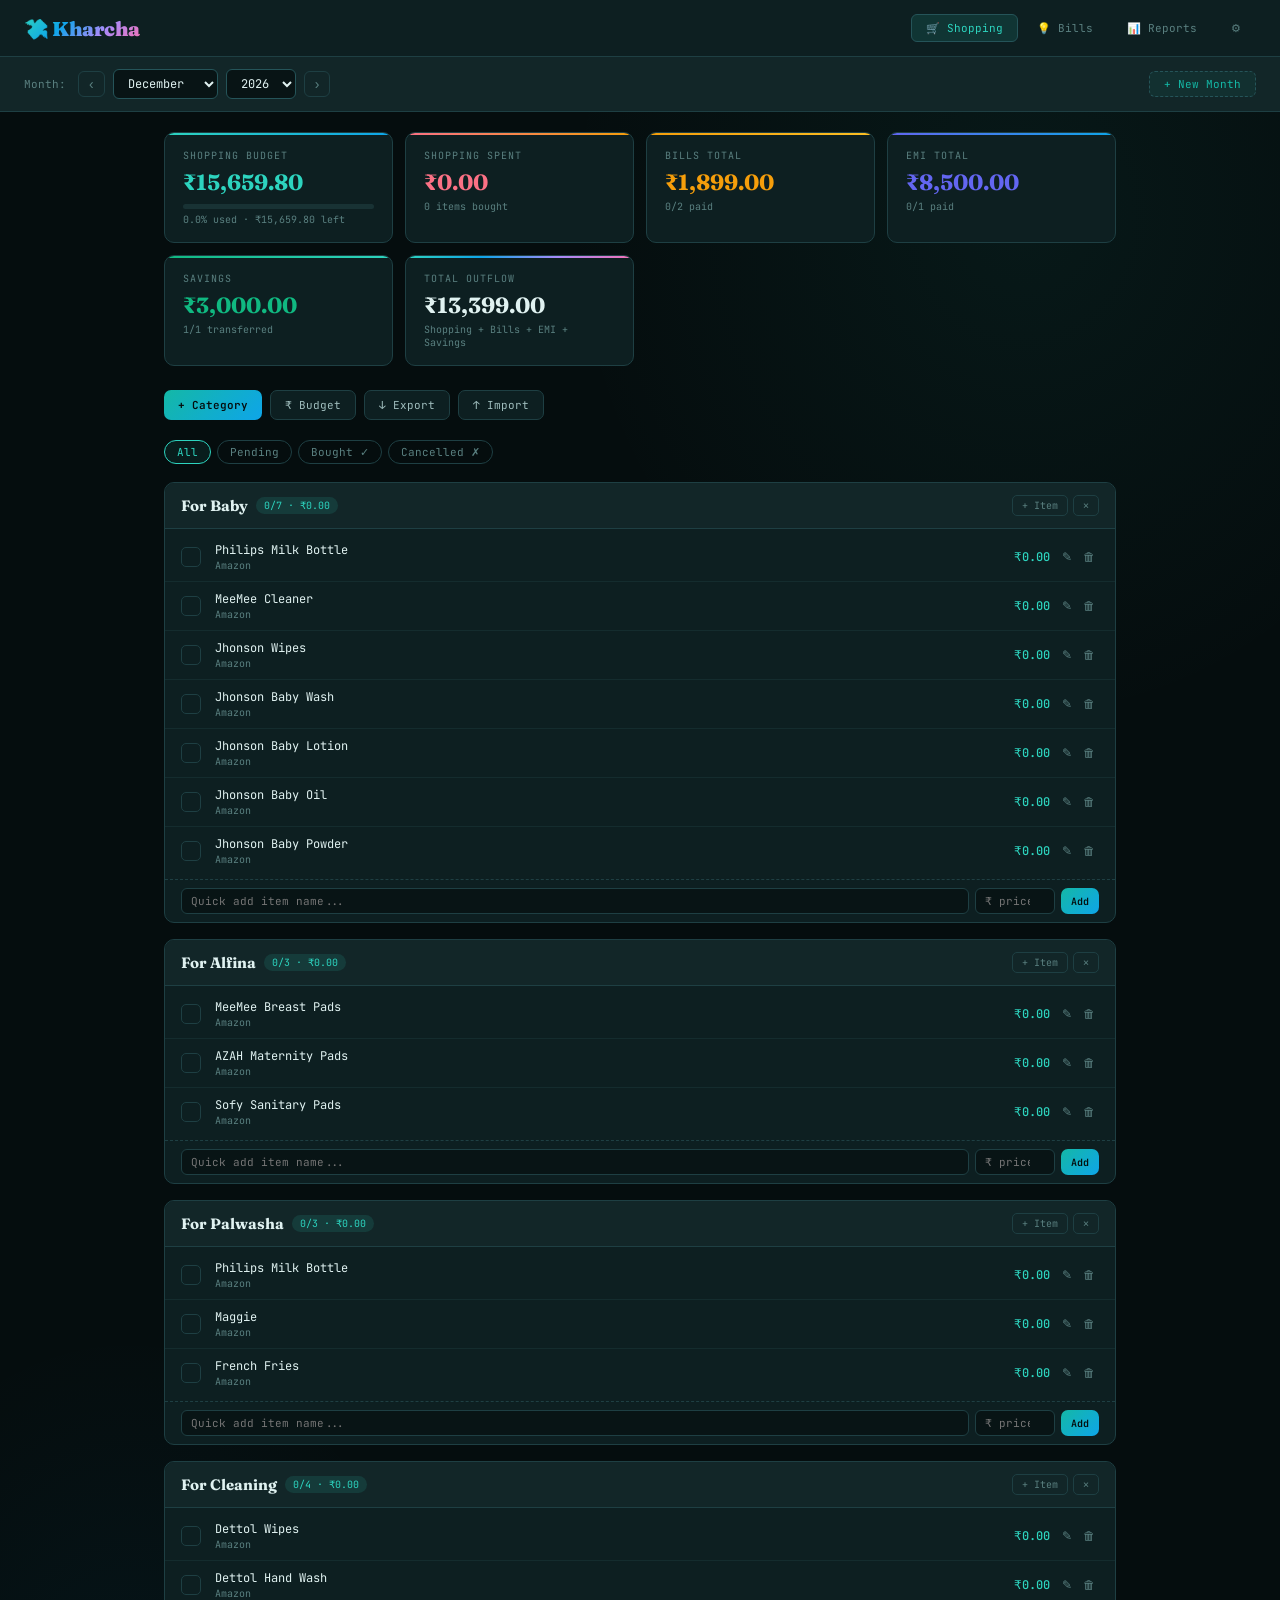
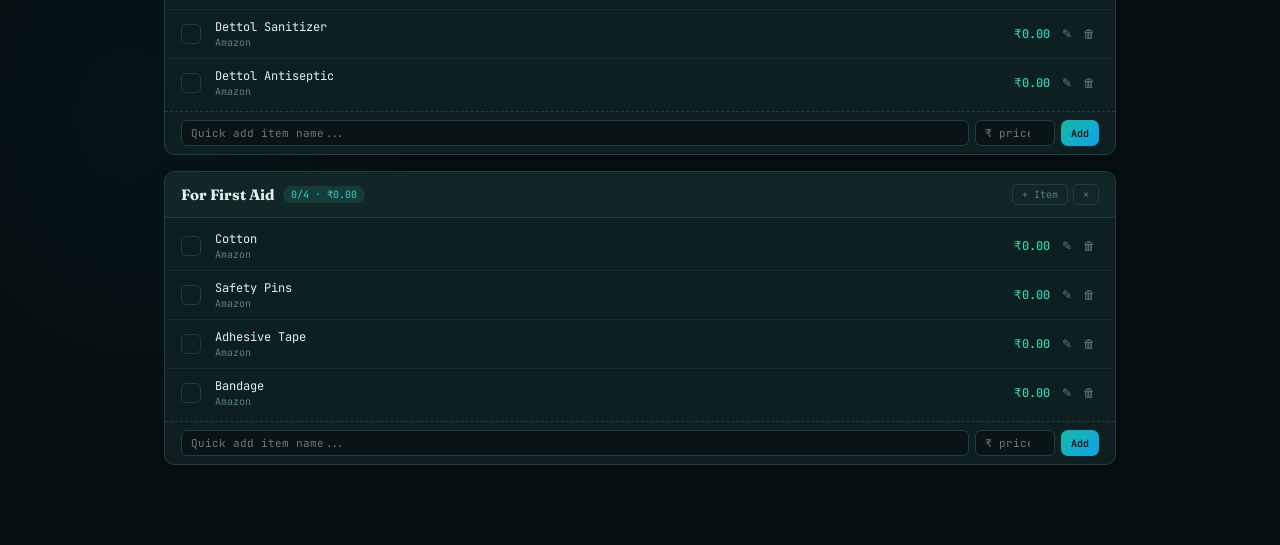
==== index.html @ 515eda24 "Init" ====
<!DOCTYPE html>
<html lang="en">
<head>
<meta charset="UTF-8">
<meta name="viewport" content="width=device-width, initial-scale=1.0">
<title>Kharcha Tracker | ProWorkWay.com</title>
<link href="https://fonts.googleapis.com/css2?family=Fraunces:wght@400;600;700;900&family=JetBrains+Mono:wght@400;500;600&display=swap" rel="stylesheet">
<style>
:root {
  --bg:       #050d0e;
  --bg2:      #081415;
  --surface:  #0d1f21;
  --surface2: #122628;
  --surface3: #183234;
  --border:   #1e3f43;
  --border2:  #255459;

  --teal:     #2dd4bf;
  --teal2:    #14b8a6;
  --gold:     #f59e0b;
  --gold2:    #fbbf24;
  --emerald:  #10b981;
  --indigo:   #6366f1;
  --rose:     #fb7185;
  --peacock:  #0ea5e9;
  --iridescent: linear-gradient(135deg, #2dd4bf, #0ea5e9, #a78bfa, #f472b6);

  --text:     #e0f2f1;
  --text2:    #a0bebe;
  --muted:    #5a8080;
  --r: 10px;
}
*, *::before, *::after { box-sizing: border-box; margin: 0; padding: 0; }
html { scroll-behavior: smooth; }
body {
  font-family: 'JetBrains Mono', monospace;
  background: var(--bg);
  color: var(--text);
  min-height: 100vh;
  background-image:
    radial-gradient(ellipse 60% 40% at 80% 10%, rgba(45,212,191,.06) 0%, transparent 60%),
    radial-gradient(ellipse 40% 30% at 10% 80%, rgba(14,165,233,.05) 0%, transparent 60%);
}

/* ─── NAV ──────────────────────────────────────────────────────── */
.topbar {
  display: flex; align-items: center; justify-content: space-between;
  padding: 14px 24px;
  background: var(--surface);
  border-bottom: 1px solid var(--border);
  position: sticky; top: 0; z-index: 50;
  backdrop-filter: blur(8px);
}
.app-title {
  font-family: 'Fraunces', serif;
  font-size: 20px; font-weight: 900;
  background: var(--iridescent);
  -webkit-background-clip: text; -webkit-text-fill-color: transparent;
  letter-spacing: -0.5px;
}
.nav-tabs { display: flex; gap: 4px; }
.nav-tab {
  font-family: 'JetBrains Mono', monospace;
  font-size: 11px; padding: 6px 14px;
  border-radius: 6px; border: 1px solid transparent;
  background: none; color: var(--muted); cursor: pointer;
  transition: all .2s;
}
.nav-tab:hover { color: var(--teal); border-color: var(--border); }
.nav-tab.active { background: rgba(45,212,191,.12); color: var(--teal); border-color: var(--border2); }

/* ─── MONTH SELECTOR BAR ───────────────────────────────────────── */
.month-bar {
  display: flex; align-items: center; gap: 12px; flex-wrap: wrap;
  padding: 12px 24px;
  background: var(--surface2);
  border-bottom: 1px solid var(--border);
}
.month-label { font-size: 11px; color: var(--muted); }
.month-select-group { display: flex; gap: 8px; align-items: center; }
.month-select-group select {
  background: var(--bg2); border: 1px solid var(--border2);
  color: var(--text); border-radius: 6px;
  padding: 5px 10px; font-family: 'JetBrains Mono', monospace;
  font-size: 12px; outline: none; cursor: pointer;
}
.month-select-group select:focus { border-color: var(--teal); }
.month-arrow {
  background: none; border: 1px solid var(--border);
  color: var(--muted); border-radius: 6px; padding: 4px 10px;
  cursor: pointer; font-size: 14px; transition: all .2s;
}
.month-arrow:hover { border-color: var(--teal); color: var(--teal); }
.month-current-label {
  font-family: 'Fraunces', serif;
  font-size: 16px; font-weight: 700; color: var(--teal);
  padding: 0 6px;
}
.new-month-btn {
  margin-left: auto;
  font-family: 'JetBrains Mono', monospace; font-size: 11px;
  padding: 5px 14px; border-radius: 6px;
  border: 1px dashed var(--border2);
  background: rgba(45,212,191,.06); color: var(--teal2);
  cursor: pointer; transition: all .2s;
}
.new-month-btn:hover { background: rgba(45,212,191,.14); border-color: var(--teal); }

/* ─── PAGES ─────────────────────────────────────────────────────── */
.page { display: none; padding: 20px 24px 80px; max-width: 1000px; margin: 0 auto; }
.page.active { display: block; }

/* ─── BUDGET OVERVIEW ───────────────────────────────────────────── */
.overview-grid {
  display: grid;
  grid-template-columns: repeat(auto-fit, minmax(200px, 1fr));
  gap: 12px; margin-bottom: 24px;
}
.ov-card {
  background: var(--surface); border: 1px solid var(--border);
  border-radius: var(--r); padding: 16px 18px;
  position: relative; overflow: hidden;
}
.ov-card::before {
  content: ''; position: absolute; top: 0; left: 0; right: 0; height: 2px;
}
.ov-card.budget::before  { background: linear-gradient(90deg, var(--teal), var(--peacock)); }
.ov-card.spent::before   { background: linear-gradient(90deg, var(--rose), var(--gold)); }
.ov-card.saved::before   { background: linear-gradient(90deg, var(--emerald), var(--teal)); }
.ov-card.emi::before     { background: linear-gradient(90deg, var(--indigo), var(--peacock)); }
.ov-card.bills::before   { background: linear-gradient(90deg, var(--gold), var(--gold2)); }
.ov-card.net::before     { background: var(--iridescent); }
.ov-label { font-size: 10px; color: var(--muted); margin-bottom: 6px; text-transform: uppercase; letter-spacing: 1px; }
.ov-value { font-family: 'Fraunces', serif; font-size: 22px; font-weight: 700; }
.ov-card.budget .ov-value  { color: var(--teal); }
.ov-card.spent .ov-value   { color: var(--rose); }
.ov-card.saved .ov-value   { color: var(--emerald); }
.ov-card.emi .ov-value     { color: var(--indigo); }
.ov-card.bills .ov-value   { color: var(--gold); }
.ov-card.net .ov-value     { color: var(--text); }
.ov-sub { font-size: 10px; color: var(--muted); margin-top: 4px; }

.progress-track { background: var(--surface3); border-radius: 99px; height: 5px; overflow: hidden; margin-top: 8px; }
.progress-fill  { height: 100%; border-radius: 99px; transition: width .5s ease; }

/* ─── TOOLBAR ───────────────────────────────────────────────────── */
.toolbar { display: flex; gap: 8px; flex-wrap: wrap; margin-bottom: 20px; }
.btn {
  font-family: 'JetBrains Mono', monospace; font-size: 11px;
  padding: 7px 14px; border-radius: 7px;
  border: 1px solid var(--border); background: var(--surface);
  color: var(--text2); cursor: pointer; transition: all .2s;
  display: flex; align-items: center; gap: 5px;
}
.btn:hover { border-color: var(--teal); color: var(--teal); }
.btn.primary {
  background: linear-gradient(135deg, var(--teal2), var(--peacock));
  border: none; color: var(--bg); font-weight: 600;
}
.btn.primary:hover { opacity: .88; color: var(--bg); }
.btn.gold-btn { border-color: rgba(245,158,11,.3); color: var(--gold); background: rgba(245,158,11,.06); }
.btn.gold-btn:hover { border-color: var(--gold); }
.btn.emerald-btn { border-color: rgba(16,185,129,.3); color: var(--emerald); background: rgba(16,185,129,.06); }
.btn.emerald-btn:hover { border-color: var(--emerald); }
.btn.indigo-btn { border-color: rgba(99,102,241,.3); color: var(--indigo); background: rgba(99,102,241,.06); }
.btn.indigo-btn:hover { border-color: var(--indigo); }

/* ─── FILTER TABS ───────────────────────────────────────────────── */
.filter-row { display: flex; gap: 6px; flex-wrap: wrap; margin-bottom: 18px; }
.ftab {
  font-family: 'JetBrains Mono', monospace; font-size: 11px;
  padding: 4px 12px; border-radius: 99px;
  border: 1px solid var(--border); background: none;
  color: var(--muted); cursor: pointer; transition: all .2s;
}
.ftab:hover, .ftab.active {
  border-color: var(--teal); color: var(--teal);
  background: rgba(45,212,191,.08);
}

/* ─── CATEGORY CARD ────────────────────────────────────────────── */
.categories { display: flex; flex-direction: column; gap: 16px; }
.cat-card { background: var(--surface); border: 1px solid var(--border); border-radius: var(--r); overflow: hidden; }
.cat-header {
  display: flex; align-items: center; justify-content: space-between;
  padding: 12px 16px; background: var(--surface2); border-bottom: 1px solid var(--border);
}
.cat-title {
  font-family: 'Fraunces', serif; font-weight: 700; font-size: 15px;
  display: flex; align-items: center; gap: 8px;
}
.cat-badge {
  font-family: 'JetBrains Mono', monospace; font-size: 10px;
  padding: 2px 8px; border-radius: 99px;
  background: rgba(45,212,191,.12); color: var(--teal); font-weight: 400;
}
.cat-actions { display: flex; gap: 5px; }
.icon-btn {
  font-family: 'JetBrains Mono', monospace; font-size: 10px;
  background: none; border: 1px solid var(--border); color: var(--muted);
  border-radius: 5px; padding: 3px 9px; cursor: pointer; transition: all .2s;
}
.icon-btn:hover { border-color: var(--teal); color: var(--teal); }
.icon-btn.danger:hover { border-color: var(--rose); color: var(--rose); }

/* ─── ITEM ROW ──────────────────────────────────────────────────── */
.items-list { padding: 4px 0; }
.item-row {
  display: grid; grid-template-columns: 26px 1fr auto auto;
  gap: 8px; align-items: center;
  padding: 9px 16px; border-bottom: 1px solid rgba(30,63,67,.4);
  transition: background .15s;
}
.item-row:last-child { border-bottom: none; }
.item-row:hover { background: rgba(45,212,191,.03); }
.item-row.bought { opacity: .5; }
.item-row.bought .iname { text-decoration: line-through; }
.item-row.cancelled { opacity: .3; }
.item-row.cancelled .iname { text-decoration: line-through; color: var(--rose); }

.status-btn {
  width: 20px; height: 20px; border-radius: 5px;
  border: 1.5px solid var(--border); background: none;
  cursor: pointer; display: flex; align-items: center; justify-content: center;
  font-size: 11px; transition: all .2s; flex-shrink: 0;
}
.status-btn.none:hover { border-color: var(--emerald); }
.status-btn.bought { border-color: var(--emerald); background: rgba(16,185,129,.1); color: var(--emerald); }
.status-btn.cancelled { border-color: var(--rose); background: rgba(251,113,133,.1); color: var(--rose); }

.item-info { cursor: pointer; display: flex; flex-direction: column; gap: 1px; }
.iname { font-size: 12px; color: var(--text); }
.imeta { font-size: 10px; color: var(--muted); }
.qty-badge {
  display: inline; background: rgba(45,212,191,.15); color: var(--teal);
  font-size: 9px; padding: 1px 5px; border-radius: 99px; margin-left: 3px;
}
.date-tag { color: var(--gold2); font-size: 9px; margin-left: 4px; }
.item-price { text-align: right; }
.iprice-actual { font-size: 12px; color: var(--teal); font-weight: 500; }
.iprice-mrp { font-size: 9px; color: var(--muted); text-decoration: line-through; }
.item-actions { display: flex; gap: 3px; }
.mini-btn {
  background: none; border: none; color: var(--muted);
  cursor: pointer; font-size: 12px; padding: 2px 4px;
  border-radius: 4px; transition: all .15s;
}
.mini-btn:hover { color: var(--teal); background: rgba(45,212,191,.1); }
.mini-btn.del:hover { color: var(--rose); background: rgba(251,113,133,.1); }

/* ─── ADD ITEM INLINE ───────────────────────────────────────────── */
.add-item-bar {
  padding: 8px 16px; border-top: 1px dashed var(--border);
  display: flex; gap: 6px; flex-wrap: wrap;
}
.add-item-bar input, .add-item-bar select {
  background: var(--bg2); border: 1px solid var(--border);
  color: var(--text); border-radius: 6px; padding: 5px 9px;
  font-family: 'JetBrains Mono', monospace; font-size: 11px;
  outline: none; transition: border .2s;
}
.add-item-bar input:focus, .add-item-bar select:focus { border-color: var(--teal); }
.add-item-bar input[type=text] { flex: 1; min-width: 100px; }
.add-item-bar input[type=number] { width: 85px; }
.add-item-bar select { min-width: 105px; }

/* ─── UTILITY / EMI / SAVINGS SECTION ──────────────────────────── */
.section-title {
  font-family: 'Fraunces', serif; font-size: 17px; font-weight: 700;
  margin-bottom: 14px; display: flex; align-items: center; gap: 10px;
}
.section-title .stag {
  font-family: 'JetBrains Mono', monospace; font-weight: 400;
  font-size: 10px; color: var(--muted);
}
.tracks-grid {
  display: grid; grid-template-columns: repeat(auto-fill, minmax(280px, 1fr));
  gap: 12px; margin-bottom: 24px;
}
.track-card {
  background: var(--surface); border: 1px solid var(--border);
  border-radius: var(--r); overflow: hidden;
}
.track-header {
  display: flex; align-items: center; justify-content: space-between;
  padding: 10px 14px; background: var(--surface2); border-bottom: 1px solid var(--border);
}
.track-name { font-size: 13px; font-weight: 600; }
.track-amount { font-family: 'Fraunces', serif; font-size: 15px; font-weight: 700; }
.track-meta { font-size: 10px; color: var(--muted); }
.track-status {
  font-size: 10px; padding: 2px 8px; border-radius: 99px;
  cursor: pointer; border: 1px solid;
}
.track-status.paid { color: var(--emerald); border-color: rgba(16,185,129,.3); background: rgba(16,185,129,.1); }
.track-status.unpaid { color: var(--rose); border-color: rgba(251,113,133,.3); background: rgba(251,113,133,.08); }
.track-status.done { color: var(--teal); border-color: rgba(45,212,191,.3); background: rgba(45,212,191,.1); }
.track-body { padding: 10px 14px; display: flex; align-items: center; justify-content: space-between; }
.track-actions { display: flex; gap: 4px; }

/* ─── REPORTS PAGE ──────────────────────────────────────────────── */
.report-section { margin-bottom: 28px; }
.report-table {
  width: 100%; border-collapse: collapse;
  background: var(--surface); border: 1px solid var(--border);
  border-radius: var(--r); overflow: hidden;
}
.report-table th {
  text-align: left; padding: 10px 14px;
  background: var(--surface2); border-bottom: 1px solid var(--border);
  font-size: 10px; color: var(--muted); text-transform: uppercase; letter-spacing: 1px;
}
.report-table td { padding: 9px 14px; font-size: 12px; border-bottom: 1px solid rgba(30,63,67,.4); }
.report-table tr:last-child td { border-bottom: none; }
.report-table tr:hover td { background: rgba(45,212,191,.03); }
.rank-num {
  width: 24px; height: 24px; border-radius: 6px; display: inline-flex;
  align-items: center; justify-content: center; font-size: 10px;
  background: rgba(45,212,191,.12); color: var(--teal);
}
.rank-num.gold-rank { background: rgba(245,158,11,.15); color: var(--gold); }
.rank-num.silver-rank { background: rgba(148,163,184,.12); color: #94a3b8; }
.rank-num.bronze-rank { background: rgba(180,83,9,.12); color: #b45309; }
.bar-cell { display: flex; align-items: center; gap: 8px; }
.mini-bar { height: 4px; border-radius: 99px; background: var(--teal); min-width: 4px; transition: width .5s; }
.cross-month-list { display: flex; flex-direction: column; gap: 8px; }
.cross-item {
  background: var(--surface); border: 1px solid var(--border);
  border-radius: 8px; padding: 12px 16px;
  display: flex; align-items: center; justify-content: space-between; gap: 12px;
}
.cross-item-name { font-size: 13px; }
.cross-item-months { display: flex; gap: 4px; flex-wrap: wrap; }
.month-chip {
  font-size: 9px; padding: 2px 7px; border-radius: 99px;
  background: rgba(45,212,191,.1); color: var(--teal2); border: 1px solid var(--border2);
}

/* ─── MODAL ─────────────────────────────────────────────────────── */
.modal-overlay {
  display: none; position: fixed; inset: 0;
  background: rgba(5,13,14,.88); backdrop-filter: blur(6px);
  z-index: 200; align-items: center; justify-content: center; padding: 20px;
}
.modal-overlay.open { display: flex; }
.modal {
  background: var(--surface); border: 1px solid var(--border2);
  border-radius: 14px; width: 100%; max-width: 460px; padding: 24px;
  max-height: 90vh; overflow-y: auto;
}
.modal h2 {
  font-family: 'Fraunces', serif; font-size: 19px; font-weight: 700;
  margin-bottom: 18px; color: var(--teal);
}
.fg { margin-bottom: 13px; }
.fg label { display: block; font-size: 10px; color: var(--muted); margin-bottom: 5px; text-transform: uppercase; letter-spacing: .5px; }
.fg input, .fg select, .fg textarea {
  width: 100%; background: var(--bg2); border: 1px solid var(--border);
  color: var(--text); border-radius: 7px; padding: 8px 12px;
  font-family: 'JetBrains Mono', monospace; font-size: 12px; outline: none;
}
.fg input:focus, .fg select:focus, .fg textarea:focus { border-color: var(--teal); }
.fg textarea { resize: vertical; min-height: 60px; }
.price-grid2 { display: grid; grid-template-columns: 1fr 1fr; gap: 10px; }
.modal-actions { display: flex; gap: 8px; margin-top: 18px; justify-content: flex-end; }

/* ─── EMPTY / MISC ──────────────────────────────────────────────── */
.empty { text-align: center; padding: 20px; color: var(--muted); font-size: 11px; }
.sep { height: 1px; background: var(--border); margin: 20px 0; }
.chip-row { display: flex; gap: 6px; flex-wrap: wrap; margin-bottom: 10px; }
.chip {
  display: inline-flex; align-items: center; gap: 4px;
  background: var(--surface2); border: 1px solid var(--border);
  border-radius: 99px; padding: 3px 10px;
  font-size: 11px; color: var(--muted);
}
.chip .x { cursor: pointer; color: var(--rose); font-size: 11px; }
.add-chip-row { display: flex; gap: 8px; }
.add-chip-row input {
  flex: 1; background: var(--bg2); border: 1px solid var(--border);
  color: var(--text); border-radius: 7px; padding: 7px 12px;
  font-family: 'JetBrains Mono', monospace; font-size: 12px; outline: none;
}
.add-chip-row input:focus { border-color: var(--teal); }

@media(max-width:520px) {
  .topbar { padding: 10px 14px; }
  .page { padding: 16px 14px 60px; }
  .month-bar { padding: 10px 14px; }
  .nav-tab span { display: none; }
  .overview-grid { grid-template-columns: 1fr 1fr; }
}
</style>
</head>
<body>

<!-- TOPBAR -->
<div class="topbar">
  <div class="app-title">💸 Kharcha</div>
  <div class="nav-tabs">
    <button class="nav-tab active" onclick="showPage('shopping',this)">🛒 <span>Shopping</span></button>
    <button class="nav-tab" onclick="showPage('bills',this)">💡 <span>Bills</span></button>
    <button class="nav-tab" onclick="showPage('reports',this)">📊 <span>Reports</span></button>
    <button class="nav-tab" onclick="openModal('settings-modal')">⚙</button>
  </div>
</div>

<!-- MONTH BAR -->
<div class="month-bar">
  <span class="month-label">Month:</span>
  <div class="month-select-group">
    <button class="month-arrow" onclick="shiftMonth(-1)">‹</button>
    <select id="month-sel" onchange="changeMonth()"></select>
    <select id="year-sel" onchange="changeMonth()"></select>
    <button class="month-arrow" onclick="shiftMonth(1)">›</button>
  </div>
  <button class="new-month-btn" onclick="createNewMonth()">+ New Month</button>
</div>

<!-- ─── SHOPPING PAGE ──────────────────────────────────────────── -->
<div class="page active" id="page-shopping">
  <div class="overview-grid" id="ov-grid"></div>
  <div class="toolbar">
    <button class="btn primary" onclick="openModal('add-category-modal')">+ Category</button>
    <button class="btn" onclick="openModal('budget-modal')">₹ Budget</button>
    <button class="btn" onclick="exportData()">↓ Export</button>
    <button class="btn" onclick="importData()">↑ Import</button>
  </div>
  <div class="filter-row">
    <button class="ftab active" onclick="setFilter('all',this)">All</button>
    <button class="ftab" onclick="setFilter('pending',this)">Pending</button>
    <button class="ftab" onclick="setFilter('bought',this)">Bought ✓</button>
    <button class="ftab" onclick="setFilter('cancelled',this)">Cancelled ✗</button>
  </div>
  <div class="categories" id="cat-container"></div>
</div>

<!-- ─── BILLS PAGE ─────────────────────────────────────────────── -->
<div class="page" id="page-bills">
  <div class="section-title">💡 Utility Bills <span class="stag">Monthly expenses</span></div>
  <div class="toolbar">
    <button class="btn gold-btn" onclick="openTrackModal('bill')">+ Add Bill</button>
  </div>
  <div class="tracks-grid" id="bills-container"></div>
  <div class="sep"></div>
  <div class="section-title">🏦 EMI <span class="stag">Loan repayments</span></div>
  <div class="toolbar">
    <button class="btn indigo-btn" onclick="openTrackModal('emi')">+ Add EMI</button>
  </div>
  <div class="tracks-grid" id="emi-container"></div>
  <div class="sep"></div>
  <div class="section-title">💚 Savings & Transfers <span class="stag">Amount set aside</span></div>
  <div class="toolbar">
    <button class="btn emerald-btn" onclick="openTrackModal('saving')">+ Add Saving</button>
  </div>
  <div class="tracks-grid" id="savings-container"></div>
</div>

<!-- ─── REPORTS PAGE ───────────────────────────────────────────── -->
<div class="page" id="page-reports">
  <div class="section-title">📊 Reports</div>
  <div class="filter-row" style="margin-bottom:22px">
    <button class="ftab active" onclick="setReportScope('month',this)">This Month</button>
    <button class="ftab" onclick="setReportScope('all',this)">All Time</button>
  </div>
  <div id="reports-content"></div>
</div>

<!-- ════════ MODALS ════════ -->

<!-- ADD/EDIT ITEM -->
<div class="modal-overlay" id="add-item-modal">
  <div class="modal">
    <h2 id="item-modal-title">Add Item</h2>
    <input type="hidden" id="ei-cat"><input type="hidden" id="ei-item">
    <div class="fg"><label>Item Name *</label><input type="text" id="ei-name" placeholder="e.g. Philips Bottle"></div>
    <div class="fg"><label>Platform</label><select id="ei-platform"></select></div>
    <div class="fg"><label>Quantity</label><input type="number" id="ei-qty" value="1" min="1"></div>
    <div class="fg">
      <label>Prices (₹)</label>
      <div class="price-grid2">
        <div><label style="font-size:9px;color:var(--muted)">MRP</label><input type="number" id="ei-mrp" placeholder="0"></div>
        <div><label style="font-size:9px;color:var(--muted)">Actual paid</label><input type="number" id="ei-actual" placeholder="0"></div>
      </div>
    </div>
    <div class="fg"><label>Bought Date</label><input type="date" id="ei-date" style="color-scheme:dark"></div>
    <div class="fg"><label>Notes</label><input type="text" id="ei-notes" placeholder="Optional"></div>
    <div class="modal-actions">
      <button class="btn" onclick="closeModal('add-item-modal')">Cancel</button>
      <button class="btn primary" onclick="saveItem()">Save</button>
    </div>
  </div>
</div>

<!-- ADD CATEGORY -->
<div class="modal-overlay" id="add-category-modal">
  <div class="modal">
    <h2>Add Category</h2>
    <div class="fg"><label>Category Name *</label><input type="text" id="cat-name-input" placeholder="e.g. For Baby"></div>
    <div class="modal-actions">
      <button class="btn" onclick="closeModal('add-category-modal')">Cancel</button>
      <button class="btn primary" onclick="addCategory()">Add</button>
    </div>
  </div>
</div>

<!-- BUDGET -->
<div class="modal-overlay" id="budget-modal">
  <div class="modal">
    <h2>Set Budget</h2>
    <div class="fg"><label>Total Shopping Budget (₹)</label><input type="number" id="budget-inp" placeholder="15000" step="0.01"></div>
    <div class="modal-actions">
      <button class="btn" onclick="closeModal('budget-modal')">Cancel</button>
      <button class="btn primary" onclick="saveBudget()">Save</button>
    </div>
  </div>
</div>

<!-- TRACK (bill/emi/saving) -->
<div class="modal-overlay" id="track-modal">
  <div class="modal">
    <h2 id="track-modal-title">Add Bill</h2>
    <input type="hidden" id="et-type"><input type="hidden" id="et-id">
    <div class="fg"><label>Name *</label><input type="text" id="et-name" placeholder="e.g. Electricity, Home Loan..."></div>
    <div class="fg"><label>Amount (₹) *</label><input type="number" id="et-amount" placeholder="0" step="0.01"></div>
    <div class="fg" id="et-due-group"><label>Due Date</label><input type="text" id="et-due" placeholder="e.g. 5th, 15th..."></div>
    <div class="fg" id="et-bank-group"><label>Account / Bank</label><input type="text" id="et-bank" placeholder="e.g. SBI, HDFC..."></div>
    <div class="fg" id="et-emi-extra" style="display:none">
      <label>Remaining EMIs</label><input type="number" id="et-remaining" placeholder="e.g. 18">
    </div>
    <div class="fg"><label>Notes</label><input type="text" id="et-notes" placeholder="Optional"></div>
    <div class="modal-actions">
      <button class="btn" onclick="closeModal('track-modal')">Cancel</button>
      <button class="btn primary" onclick="saveTrack()">Save</button>
    </div>
  </div>
</div>

<!-- NEW MONTH -->
<div class="modal-overlay" id="new-month-modal">
  <div class="modal">
    <h2>Create New Month</h2>
    <div class="fg"><label>Month</label>
      <select id="nm-month">
        <option value="0">January</option><option value="1">February</option><option value="2">March</option>
        <option value="3">April</option><option value="4">May</option><option value="5">June</option>
        <option value="6">July</option><option value="7">August</option><option value="8">September</option>
        <option value="9">October</option><option value="10">November</option><option value="11">December</option>
      </select>
    </div>
    <div class="fg"><label>Year</label><input type="number" id="nm-year" value="2025" min="2020" max="2035"></div>
    <div class="fg">
      <label>Copy Default Categories &amp; Items?</label>
      <select id="nm-copy">
        <option value="default">Yes — add default template</option>
        <option value="none">No — start empty</option>
      </select>
    </div>
    <div class="modal-actions">
      <button class="btn" onclick="closeModal('new-month-modal')">Cancel</button>
      <button class="btn primary" onclick="confirmNewMonth()">Create</button>
    </div>
  </div>
</div>

<!-- SETTINGS -->
<div class="modal-overlay" id="settings-modal">
  <div class="modal">
    <h2>Settings</h2>
    <div class="fg">
      <label>Platforms</label>
      <div class="chip-row" id="platform-chips"></div>
      <div class="add-chip-row">
        <input type="text" id="new-plat" placeholder="Add platform..." onkeydown="if(event.key==='Enter')addPlatform()">
        <button class="btn primary" onclick="addPlatform()">Add</button>
      </div>
    </div>
    <div class="sep"></div>
    <div class="fg">
      <label>Default Categories Template</label>
      <p style="font-size:10px;color:var(--muted);margin-bottom:8px">These categories + items are auto-added when you create a new month.</p>
      <button class="btn" onclick="openModal('default-cats-modal')">Edit Template →</button>
    </div>
    <div class="modal-actions">
      <button class="btn primary" onclick="closeModal('settings-modal')">Done</button>
    </div>
  </div>
</div>

<!-- DEFAULT CATS TEMPLATE -->
<div class="modal-overlay" id="default-cats-modal">
  <div class="modal" style="max-width:520px">
    <h2>Default Template</h2>
    <p style="font-size:10px;color:var(--muted);margin-bottom:14px">Edit the default categories and items that appear when a new month is created.</p>
    <div id="template-editor"></div>
    <div style="margin-top:14px; display:flex; gap:8px">
      <input type="text" id="tmpl-cat-name" placeholder="New category name..." style="flex:1;background:var(--bg2);border:1px solid var(--border);color:var(--text);border-radius:6px;padding:7px 10px;font-family:'JetBrains Mono',monospace;font-size:11px;outline:none;">
      <button class="btn primary" onclick="addTemplateCategory()">+ Category</button>
    </div>
    <div class="modal-actions">
      <button class="btn primary" onclick="closeModal('default-cats-modal')">Done</button>
    </div>
  </div>
</div>

<script>
// ════════════════════════════════════════════════════════
// STATE & STORAGE
// ════════════════════════════════════════════════════════
const SK = 'kharcha_v1';
let filter = 'all';
let reportScope = 'month';

function uid() { return Date.now().toString(36)+Math.random().toString(36).slice(2,5); }
function fmt(n) { return Number(n||0).toLocaleString('en-IN',{minimumFractionDigits:2,maximumFractionDigits:2}); }
function escH(s){ return String(s).replace(/&/g,'&amp;').replace(/</g,'&lt;').replace(/>/g,'&gt;').replace(/"/g,'&quot;'); }
function mKey(m,y){ return `${y}-${String(m).padStart(2,'0')}`; }
const MONTH_NAMES = ['January','February','March','April','May','June','July','August','September','October','November','December'];
const SHORT_MONTHS = ['Jan','Feb','Mar','Apr','May','Jun','Jul','Aug','Sep','Oct','Nov','Dec'];

// ── DEFAULT TEMPLATE ──
function defaultTemplate() {
  return [
    { name:'For Baby', items:['Philips Milk Bottle','MeeMee Cleaner','Jhonson Wipes','Jhonson Baby Wash','Jhonson Baby Lotion','Jhonson Baby Oil','Jhonson Baby Powder'] },
    { name:'For Alfina', items:['MeeMee Breast Pads','AZAH Maternity Pads','Sofy Sanitary Pads'] },
    { name:'For Palwasha', items:['Philips Milk Bottle','Maggie','French Fries'] },
    { name:'For Cleaning', items:['Dettol Wipes','Dettol Hand Wash','Dettol Sanitizer','Dettol Antiseptic'] },
    { name:'For First Aid', items:['Cotton','Safety Pins','Adhesive Tape','Bandage'] },
  ];
}

// ── DEFAULT MONTH DATA ──
// tmplOverride: pass a template array directly (avoids accessing `state` before init)
function defaultMonthData(useTemplate=true, tmplOverride=null) {
  const d = {
    budget: 15659.80,
    categories: [],
    bills: [], emis: [], savings: []
  };
  if(useTemplate) {
    const tmpl = tmplOverride || (typeof state !== 'undefined' && state && state.defaultTemplate ? state.defaultTemplate : defaultTemplate());
    tmpl.forEach(tc => {
      d.categories.push({
        id: uid(), name: tc.name,
        items: tc.items.map(n => makeItem(n,0))
      });
    });
  }
  return d;
}

function makeItem(name,price,platform){
  return { id:uid(), name, platform:platform||'Amazon', status:'pending',
    notes:'', qty:1, boughtDate:'', prices:{mrp:price,actual:price} };
}

// ── GLOBAL STATE ──
function defaultGlobalState(){
  const now = new Date();
  const mk = mKey(now.getMonth(), now.getFullYear());
  const tmpl = defaultTemplate();
  const gs = {
    currentMonth: mk,
    platforms: ['Amazon','Zepto','Swiggy Instamart','Blinkit','Direct Shop','Flipkart','JioMart','Other'],
    defaultTemplate: tmpl,
    months: {}
  };
  gs.months[mk] = defaultMonthData(true, tmpl);
  // pre-populate sample bills/emi/savings for first month
  gs.months[mk].bills = [
    {id:uid(),name:'Electricity',amount:1200,due:'5th',notes:'DGVCL',status:'unpaid'},
    {id:uid(),name:'Internet',amount:699,due:'10th',notes:'Jio Fiber',status:'unpaid'},
  ];
  gs.months[mk].emis = [
    {id:uid(),name:'Home Loan',amount:8500,due:'1st',bank:'SBI',remaining:180,notes:'',status:'unpaid'},
  ];
  gs.months[mk].savings = [
    {id:uid(),name:'Emergency Fund',amount:3000,bank:'HDFC',notes:'Auto-transfer',status:'done'},
  ];
  return gs;
}

function loadState(){
  try{ const d=localStorage.getItem(SK); return d?JSON.parse(d):defaultGlobalState(); }
  catch{ return defaultGlobalState(); }
}
function saveState(){ localStorage.setItem(SK,JSON.stringify(state)); }
let state = loadState();

// ensure currentMonth exists
if(!state.months[state.currentMonth]){
  state.months[state.currentMonth] = defaultMonthData(true, state.defaultTemplate || defaultTemplate());
}

function monthData(){ return state.months[state.currentMonth] || defaultMonthData(false); }

// ════════════════════════════════════════════════════════
// MONTH SELECTOR
// ════════════════════════════════════════════════════════
function buildMonthSelectors(){
  const mSel=document.getElementById('month-sel');
  const ySel=document.getElementById('year-sel');
  mSel.innerHTML=MONTH_NAMES.map((n,i)=>`<option value="${i}">${n}</option>`).join('');
  const years=new Set();
  Object.keys(state.months).forEach(k=>years.add(parseInt(k.split('-')[0])));
  const now=new Date(); years.add(now.getFullYear()); years.add(now.getFullYear()+1);
  ySel.innerHTML=[...years].sort().map(y=>`<option value="${y}">${y}</option>`).join('');
  const parts=state.currentMonth.split('-');
  mSel.value=parseInt(parts[1]);
  ySel.value=parseInt(parts[0]);
}

function changeMonth(){
  const m=document.getElementById('month-sel').value;
  const y=document.getElementById('year-sel').value;
  const mk=mKey(m,y);
  if(!state.months[mk]){
    if(!confirm(`Month ${MONTH_NAMES[m]} ${y} doesn't exist yet. Create it?`)) { buildMonthSelectors(); return; }
    state.months[mk]=defaultMonthData(true, state.defaultTemplate || defaultTemplate());
  }
  state.currentMonth=mk;
  render();
}

function shiftMonth(dir){
  const parts=state.currentMonth.split('-');
  let m=parseInt(parts[1]), y=parseInt(parts[0]);
  m+=dir;
  if(m<0){m=11;y--;}
  if(m>11){m=0;y++;}
  const mk=mKey(m,y);
  if(!state.months[mk]){
    if(!confirm(`Create ${MONTH_NAMES[m]} ${y}?`)) return;
    state.months[mk]=defaultMonthData(true, state.defaultTemplate || defaultTemplate());
  }
  state.currentMonth=mk;
  render();
}

function createNewMonth(){
  const now=new Date();
  document.getElementById('nm-month').value=now.getMonth();
  document.getElementById('nm-year').value=now.getFullYear();
  openModal('new-month-modal');
}

function confirmNewMonth(){
  const m=parseInt(document.getElementById('nm-month').value);
  const y=parseInt(document.getElementById('nm-year').value);
  const copy=document.getElementById('nm-copy').value;
  const mk=mKey(m,y);
  if(state.months[mk]){
    if(!confirm(`${MONTH_NAMES[m]} ${y} already exists. Overwrite?`)) return;
  }
  const tmpl = (copy==='default') ? (state.defaultTemplate || defaultTemplate()) : null;
  state.months[mk]=defaultMonthData(copy==='default', tmpl);
  state.currentMonth=mk;
  closeModal('new-month-modal');
  render();
}

// ════════════════════════════════════════════════════════
// RENDER
// ════════════════════════════════════════════════════════
function render(){
  saveState();
  buildMonthSelectors();
  renderOverview();
  renderCategories();
  renderBillsPage();
  renderReports();
  renderPlatformChips();
  renderTemplateEditor();
}

// ─── OVERVIEW ────────────────────────────────────────────
function renderOverview(){
  const md=monthData();
  const spent=md.categories.flatMap(c=>c.items)
    .filter(i=>i.status==='bought')
    .reduce((s,i)=>s+(i.prices.actual||0)*(i.qty||1),0);
  const budget=md.budget||0;
  const billsTotal=md.bills.reduce((s,b)=>s+(b.amount||0),0);
  const emiTotal=md.emis.reduce((s,e)=>s+(e.amount||0),0);
  const savingsTotal=md.savings.reduce((s,sv)=>s+(sv.amount||0),0);
  const totalOut=spent+billsTotal+emiTotal+savingsTotal;
  const pct=budget>0?Math.min(100,(spent/budget)*100):0;
  const parts=state.currentMonth.split('-');
  document.getElementById('ov-grid').innerHTML=`
    <div class="ov-card budget">
      <div class="ov-label">Shopping Budget</div>
      <div class="ov-value">₹${fmt(budget)}</div>
      <div class="progress-track"><div class="progress-fill" style="width:${pct}%;background:${pct>90?'var(--rose)':'linear-gradient(90deg,var(--teal),var(--peacock))'}"></div></div>
      <div class="ov-sub">${pct.toFixed(1)}% used · ₹${fmt(budget-spent)} left</div>
    </div>
    <div class="ov-card spent">
      <div class="ov-label">Shopping Spent</div>
      <div class="ov-value">₹${fmt(spent)}</div>
      <div class="ov-sub">${md.categories.flatMap(c=>c.items).filter(i=>i.status==='bought').length} items bought</div>
    </div>
    <div class="ov-card bills">
      <div class="ov-label">Bills Total</div>
      <div class="ov-value">₹${fmt(billsTotal)}</div>
      <div class="ov-sub">${md.bills.filter(b=>b.status==='paid').length}/${md.bills.length} paid</div>
    </div>
    <div class="ov-card emi">
      <div class="ov-label">EMI Total</div>
      <div class="ov-value">₹${fmt(emiTotal)}</div>
      <div class="ov-sub">${md.emis.filter(e=>e.status==='paid').length}/${md.emis.length} paid</div>
    </div>
    <div class="ov-card saved">
      <div class="ov-label">Savings</div>
      <div class="ov-value">₹${fmt(savingsTotal)}</div>
      <div class="ov-sub">${md.savings.filter(s=>s.status==='done').length}/${md.savings.length} transferred</div>
    </div>
    <div class="ov-card net">
      <div class="ov-label">Total Outflow</div>
      <div class="ov-value">₹${fmt(totalOut)}</div>
      <div class="ov-sub">Shopping + Bills + EMI + Savings</div>
    </div>
  `;
}

// ─── CATEGORIES ──────────────────────────────────────────
function renderCategories(){
  const md=monthData();
  const cont=document.getElementById('cat-container');
  cont.innerHTML='';
  md.categories.forEach(cat=>{
    const items=cat.items.filter(i=>filter==='all'||i.status===filter);
    const total=cat.items.reduce((s,i)=>s+(i.prices.actual||0)*(i.qty||1),0);
    const bought=cat.items.filter(i=>i.status==='bought').length;
    const el=document.createElement('div'); el.className='cat-card';
    el.innerHTML=`
      <div class="cat-header">
        <div class="cat-title">${escH(cat.name)}
          <span class="cat-badge">${bought}/${cat.items.length} · ₹${fmt(total)}</span>
        </div>
        <div class="cat-actions">
          <button class="icon-btn" onclick="openAddItem('${cat.id}')">+ Item</button>
          <button class="icon-btn danger" onclick="deleteCat('${cat.id}')">✕</button>
        </div>
      </div>
      <div class="items-list">
        ${items.length===0?'<div class="empty">No items.</div>':items.map(i=>renderItemRow(cat.id,i)).join('')}
      </div>
      <div class="add-item-bar">
        <input type="text" placeholder="Quick add item name..." id="quick-${cat.id}" onkeydown="if(event.key==='Enter')quickAdd('${cat.id}')">
        <input type="number" placeholder="₹ price" id="qprice-${cat.id}" style="width:80px" onkeydown="if(event.key==='Enter')quickAdd('${cat.id}')">
        <button class="btn primary" style="font-size:10px;padding:5px 10px" onclick="quickAdd('${cat.id}')">Add</button>
      </div>
    `;
    cont.appendChild(el);
  });
}

function renderItemRow(catId,item){
  const statusIcon=item.status==='bought'?'✓':item.status==='cancelled'?'✗':'';
  const nextStatus=item.status==='pending'?'bought':item.status==='bought'?'cancelled':'pending';
  const qty=item.qty||1;
  const actualTotal=(item.prices.actual||0)*qty;
  const mrpLine=(item.prices.mrp&&item.prices.mrp!==item.prices.actual)?`<div class="iprice-mrp">MRP ₹${fmt(item.prices.mrp)}</div>`:'';
  const qtyB=qty>1?`<span class="qty-badge">×${qty}</span>`:'';
  const dateT=item.boughtDate?`<span class="date-tag">📅${item.boughtDate}</span>`:'';
  return `<div class="item-row ${item.status}">
    <button class="status-btn ${item.status}" onclick="cycleStatus('${catId}','${item.id}','${nextStatus}')">${statusIcon}</button>
    <div class="item-info" onclick="openEditItem('${catId}','${item.id}')">
      <span class="iname">${escH(item.name)}${qtyB}</span>
      <span class="imeta">${escH(item.platform||'')}${item.notes?' · '+escH(item.notes):''}${dateT}</span>
    </div>
    <div class="item-price">
      <div class="iprice-actual">₹${fmt(actualTotal)}</div>
      ${qty>1?`<div style="font-size:9px;color:var(--muted)">₹${fmt(item.prices.actual)} ea</div>`:''}
      ${mrpLine}
    </div>
    <div class="item-actions">
      <button class="mini-btn" onclick="openEditItem('${catId}','${item.id}')">✎</button>
      <button class="mini-btn del" onclick="deleteItem('${catId}','${item.id}')">🗑</button>
    </div>
  </div>`;
}

// ─── BILLS PAGE ───────────────────────────────────────────
function renderBillsPage(){
  const md=monthData();
  renderTracks('bills-container', md.bills, 'bill', 'var(--gold)');
  renderTracks('emi-container', md.emis, 'emi', 'var(--indigo)');
  renderTracks('savings-container', md.savings, 'saving', 'var(--emerald)');
}

function renderTracks(containerId, items, type, color){
  const cont=document.getElementById(containerId);
  if(!cont) return;
  cont.innerHTML='';
  if(!items||items.length===0){
    cont.innerHTML='<div class="empty">Nothing added yet.</div>'; return;
  }
  items.forEach(item=>{
    const statusLabel=type==='saving'?
      (item.status==='done'?'Transferred':'Pending'):
      (item.status==='paid'?'Paid':'Unpaid');
    const statusClass=type==='saving'?
      (item.status==='done'?'done':'unpaid'):
      (item.status==='paid'?'paid':'unpaid');
    const nextStatus=type==='saving'?
      (item.status==='done'?'pending':'done'):
      (item.status==='paid'?'unpaid':'paid');
    const metaLine=[
      item.due?`Due: ${escH(item.due)}`:'',
      item.bank?`${escH(item.bank)}`:'',
      item.remaining?`${item.remaining} EMIs left`:'',
      item.notes?escH(item.notes):''
    ].filter(Boolean).join(' · ');
    const el=document.createElement('div'); el.className='track-card';
    el.innerHTML=`
      <div class="track-header">
        <div>
          <div class="track-name" style="color:${color}">${escH(item.name)}</div>
          ${metaLine?`<div class="track-meta">${metaLine}</div>`:''}
        </div>
        <div class="track-amount" style="color:${color}">₹${fmt(item.amount)}</div>
      </div>
      <div class="track-body">
        <button class="track-status ${statusClass}" onclick="toggleTrackStatus('${type}','${item.id}','${nextStatus}')">${statusLabel}</button>
        <div class="track-actions">
          <button class="mini-btn" onclick="openEditTrack('${type}','${item.id}')">✎</button>
          <button class="mini-btn del" onclick="deleteTrack('${type}','${item.id}')">🗑</button>
        </div>
      </div>
    `;
    cont.appendChild(el);
  });
}

// ─── REPORTS ─────────────────────────────────────────────
function renderReports(){
  const cont=document.getElementById('reports-content');
  if(!cont) return;
  // gather items
  let allItems=[];
  if(reportScope==='month'){
    const md=monthData();
    md.categories.forEach(cat=>{
      cat.items.filter(i=>i.status==='bought').forEach(i=>{
        allItems.push({...i, month:state.currentMonth});
      });
    });
  } else {
    Object.entries(state.months).forEach(([mk,md])=>{
      md.categories.forEach(cat=>{
        cat.items.filter(i=>i.status==='bought').forEach(i=>{
          allItems.push({...i,month:mk});
        });
      });
    });
  }
  // top 10 by frequency
  const freqMap={};
  allItems.forEach(i=>{
    const k=i.name.toLowerCase().trim();
    freqMap[k]=(freqMap[k]||{name:i.name,count:0,totalSpent:0});
    freqMap[k].count+=(i.qty||1);
    freqMap[k].totalSpent+=(i.prices.actual||0)*(i.qty||1);
  });
  const byFreq=Object.values(freqMap).sort((a,b)=>b.count-a.count).slice(0,10);
  const maxFreq=byFreq[0]?.count||1;

  // top 10 by total spend
  const bySpend=Object.values(freqMap).sort((a,b)=>b.totalSpent-a.totalSpent).slice(0,10);
  const maxSpend=bySpend[0]?.totalSpent||1;

  // top 10 by unit price (actual)
  const priceMap={};
  allItems.forEach(i=>{
    const k=i.name.toLowerCase().trim();
    if(!priceMap[k]||i.prices.actual>priceMap[k].price){
      priceMap[k]={name:i.name,price:i.prices.actual||0};
    }
  });
  const byPrice=Object.values(priceMap).sort((a,b)=>b.price-a.price).slice(0,10);
  const maxPrice=byPrice[0]?.price||1;

  // cross month items
  const crossMap={};
  Object.entries(state.months).forEach(([mk,md])=>{
    md.categories.forEach(cat=>{
      cat.items.filter(i=>i.status==='bought').forEach(i=>{
        const k=i.name.toLowerCase().trim();
        crossMap[k]=crossMap[k]||{name:i.name,months:new Set()};
        crossMap[k].months.add(mk);
      });
    });
  });
  const crossItems=Object.values(crossMap)
    .filter(x=>x.months.size>=2)
    .sort((a,b)=>b.months.size-a.months.size).slice(0,10);

  function rankEl(i){
    if(i===0) return '<span class="rank-num gold-rank">1</span>';
    if(i===1) return '<span class="rank-num silver-rank">2</span>';
    if(i===2) return '<span class="rank-num bronze-rank">3</span>';
    return `<span class="rank-num">${i+1}</span>`;
  }

  cont.innerHTML=`
    <div class="report-section">
      <div class="section-title" style="font-size:15px">🔁 Top 10 — Most Bought (by qty)</div>
      ${allItems.length===0?'<div class="empty">No bought items in this scope.</div>':`
      <table class="report-table">
        <thead><tr><th>#</th><th>Item</th><th>Qty</th><th>Total Spent</th><th>Bar</th></tr></thead>
        <tbody>${byFreq.map((r,i)=>`<tr>
          <td>${rankEl(i)}</td>
          <td>${escH(r.name)}</td>
          <td style="color:var(--teal)">${r.count}</td>
          <td style="color:var(--gold)">₹${fmt(r.totalSpent)}</td>
          <td><div class="bar-cell"><div class="mini-bar" style="width:${Math.round((r.count/maxFreq)*100)}px;background:var(--teal)"></div></div></td>
        </tr>`).join('')}</tbody>
      </table>`}
    </div>
    <div class="report-section">
      <div class="section-title" style="font-size:15px">💸 Top 10 — Highest Total Spend</div>
      ${allItems.length===0?'<div class="empty">No data.</div>':`
      <table class="report-table">
        <thead><tr><th>#</th><th>Item</th><th>Total Spent</th><th>Qty</th><th>Bar</th></tr></thead>
        <tbody>${bySpend.map((r,i)=>`<tr>
          <td>${rankEl(i)}</td>
          <td>${escH(r.name)}</td>
          <td style="color:var(--rose)">₹${fmt(r.totalSpent)}</td>
          <td style="color:var(--muted)">${r.count}</td>
          <td><div class="bar-cell"><div class="mini-bar" style="width:${Math.round((r.totalSpent/maxSpend)*100)}px;background:var(--rose)"></div></div></td>
        </tr>`).join('')}</tbody>
      </table>`}
    </div>
    <div class="report-section">
      <div class="section-title" style="font-size:15px">💎 Top 10 — Highest Unit Price</div>
      ${allItems.length===0?'<div class="empty">No data.</div>':`
      <table class="report-table">
        <thead><tr><th>#</th><th>Item</th><th>Unit Price</th><th>Bar</th></tr></thead>
        <tbody>${byPrice.map((r,i)=>`<tr>
          <td>${rankEl(i)}</td>
          <td>${escH(r.name)}</td>
          <td style="color:var(--gold)">₹${fmt(r.price)}</td>
          <td><div class="bar-cell"><div class="mini-bar" style="width:${Math.round((r.price/maxPrice)*100)}px;background:var(--gold)"></div></div></td>
        </tr>`).join('')}</tbody>
      </table>`}
    </div>
    ${reportScope==='all'?`
    <div class="report-section">
      <div class="section-title" style="font-size:15px">📅 Items Bought Across Multiple Months</div>
      ${crossItems.length===0?'<div class="empty">No recurring items found.</div>':`
      <div class="cross-month-list">${crossItems.map(r=>`
        <div class="cross-item">
          <div class="cross-item-name">${escH(r.name)}</div>
          <div class="cross-item-months">${[...r.months].sort().map(mk=>{
            const [y,m]=mk.split('-');
            return `<span class="month-chip">${SHORT_MONTHS[parseInt(m)]} ${y}</span>`;
          }).join('')}</div>
        </div>
      `).join('')}</div>`}
    </div>`:''}
  `;
}

// ════════════════════════════════════════════════════════
// ACTIONS — SHOPPING
// ════════════════════════════════════════════════════════
function cycleStatus(catId,itemId,next){
  const md=monthData();
  const item=md.categories.find(c=>c.id===catId)?.items.find(i=>i.id===itemId);
  if(!item) return;
  item.status=next;
  if(next==='bought'&&!item.boughtDate) item.boughtDate=new Date().toISOString().slice(0,10);
  render();
}

function quickAdd(catId){
  const nameEl=document.getElementById(`quick-${catId}`);
  const priceEl=document.getElementById(`qprice-${catId}`);
  const name=(nameEl?.value||'').trim();
  if(!name) return;
  const price=parseFloat(priceEl?.value)||0;
  const md=monthData();
  const cat=md.categories.find(c=>c.id===catId);
  if(cat){ cat.items.push(makeItem(name,price)); render(); }
}

function openAddItem(catId){
  document.getElementById('ei-cat').value=catId;
  document.getElementById('ei-item').value='';
  document.getElementById('item-modal-title').textContent='Add Item';
  document.getElementById('ei-name').value='';
  document.getElementById('ei-notes').value='';
  document.getElementById('ei-qty').value='1';
  document.getElementById('ei-date').value='';
  document.getElementById('ei-mrp').value='';
  document.getElementById('ei-actual').value='';
  renderPlatformSelect();
  openModal('add-item-modal');
}

function openEditItem(catId,itemId){
  const item=monthData().categories.find(c=>c.id===catId)?.items.find(i=>i.id===itemId);
  if(!item) return;
  document.getElementById('ei-cat').value=catId;
  document.getElementById('ei-item').value=itemId;
  document.getElementById('item-modal-title').textContent='Edit Item';
  document.getElementById('ei-name').value=item.name;
  document.getElementById('ei-notes').value=item.notes||'';
  document.getElementById('ei-qty').value=item.qty||1;
  document.getElementById('ei-date').value=item.boughtDate||'';
  document.getElementById('ei-mrp').value=item.prices.mrp||'';
  document.getElementById('ei-actual').value=item.prices.actual||'';
  renderPlatformSelect(item.platform);
  openModal('add-item-modal');
}

function saveItem(){
  const catId=document.getElementById('ei-cat').value;
  const itemId=document.getElementById('ei-item').value;
  const name=document.getElementById('ei-name').value.trim();
  if(!name){ alert('Name required'); return; }
  const platform=document.getElementById('ei-platform').value;
  const notes=document.getElementById('ei-notes').value.trim();
  const qty=parseInt(document.getElementById('ei-qty').value)||1;
  const boughtDate=document.getElementById('ei-date').value;
  const prices={mrp:parseFloat(document.getElementById('ei-mrp').value)||0,actual:parseFloat(document.getElementById('ei-actual').value)||0};
  const md=monthData();
  const cat=md.categories.find(c=>c.id===catId);
  if(!cat) return;
  if(itemId){
    const item=cat.items.find(i=>i.id===itemId);
    if(item) Object.assign(item,{name,platform,notes,qty,boughtDate,prices});
  } else {
    cat.items.push({id:uid(),name,platform,notes,status:'pending',qty,boughtDate,prices});
  }
  closeModal('add-item-modal'); render();
}

function deleteItem(catId,itemId){
  if(!confirm('Delete item?')) return;
  const md=monthData();
  const cat=md.categories.find(c=>c.id===catId);
  if(cat) cat.items=cat.items.filter(i=>i.id!==itemId);
  render();
}

function addCategory(){
  const name=document.getElementById('cat-name-input').value.trim();
  if(!name){ alert('Name required'); return; }
  monthData().categories.push({id:uid(),name,items:[]});
  document.getElementById('cat-name-input').value='';
  closeModal('add-category-modal'); render();
}

function deleteCat(catId){
  const md=monthData();
  const cat=md.categories.find(c=>c.id===catId);
  if(!confirm(`Delete "${cat?.name}"?`)) return;
  md.categories=md.categories.filter(c=>c.id!==catId);
  render();
}

function saveBudget(){
  const val=parseFloat(document.getElementById('budget-inp').value);
  if(isNaN(val)) { alert('Invalid'); return; }
  monthData().budget=val;
  closeModal('budget-modal'); render();
}

// ════════════════════════════════════════════════════════
// ACTIONS — BILLS/EMI/SAVINGS
// ════════════════════════════════════════════════════════
let trackModalType='bill';

function openTrackModal(type){
  trackModalType=type;
  document.getElementById('et-type').value=type;
  document.getElementById('et-id').value='';
  document.getElementById('et-name').value='';
  document.getElementById('et-amount').value='';
  document.getElementById('et-due').value='';
  document.getElementById('et-bank').value='';
  document.getElementById('et-notes').value='';
  document.getElementById('et-remaining').value='';
  const titles={bill:'Add Utility Bill',emi:'Add EMI',saving:'Add Saving / Transfer'};
  document.getElementById('track-modal-title').textContent=titles[type]||'Add';
  document.getElementById('et-emi-extra').style.display=type==='emi'?'block':'none';
  document.getElementById('et-due-group').style.display=type==='saving'?'none':'block';
  openModal('track-modal');
}

function openEditTrack(type,id){
  const md=monthData();
  const arr=type==='bill'?md.bills:type==='emi'?md.emis:md.savings;
  const item=arr.find(x=>x.id===id);
  if(!item) return;
  trackModalType=type;
  document.getElementById('et-type').value=type;
  document.getElementById('et-id').value=id;
  document.getElementById('et-name').value=item.name||'';
  document.getElementById('et-amount').value=item.amount||'';
  document.getElementById('et-due').value=item.due||'';
  document.getElementById('et-bank').value=item.bank||'';
  document.getElementById('et-notes').value=item.notes||'';
  document.getElementById('et-remaining').value=item.remaining||'';
  const titles={bill:'Edit Utility Bill',emi:'Edit EMI',saving:'Edit Saving'};
  document.getElementById('track-modal-title').textContent=titles[type]||'Edit';
  document.getElementById('et-emi-extra').style.display=type==='emi'?'block':'none';
  document.getElementById('et-due-group').style.display=type==='saving'?'none':'block';
  openModal('track-modal');
}

function saveTrack(){
  const type=document.getElementById('et-type').value;
  const id=document.getElementById('et-id').value;
  const name=document.getElementById('et-name').value.trim();
  if(!name){ alert('Name required'); return; }
  const amount=parseFloat(document.getElementById('et-amount').value)||0;
  const due=document.getElementById('et-due').value.trim();
  const bank=document.getElementById('et-bank').value.trim();
  const notes=document.getElementById('et-notes').value.trim();
  const remaining=parseInt(document.getElementById('et-remaining').value)||0;
  const md=monthData();
  const arr=type==='bill'?md.bills:type==='emi'?md.emis:md.savings;
  const defStatus=type==='saving'?'pending':'unpaid';
  if(id){
    const item=arr.find(x=>x.id===id);
    if(item) Object.assign(item,{name,amount,due,bank,notes,remaining});
  } else {
    const obj={id:uid(),name,amount,due,bank,notes,status:defStatus};
    if(type==='emi') obj.remaining=remaining;
    arr.push(obj);
  }
  closeModal('track-modal'); render();
}

function toggleTrackStatus(type,id,next){
  const md=monthData();
  const arr=type==='bill'?md.bills:type==='emi'?md.emis:md.savings;
  const item=arr.find(x=>x.id===id);
  if(item){ item.status=next; render(); }
}

function deleteTrack(type,id){
  if(!confirm('Delete?')) return;
  const md=monthData();
  if(type==='bill') md.bills=md.bills.filter(x=>x.id!==id);
  else if(type==='emi') md.emis=md.emis.filter(x=>x.id!==id);
  else md.savings=md.savings.filter(x=>x.id!==id);
  render();
}

// ════════════════════════════════════════════════════════
// PLATFORMS
// ════════════════════════════════════════════════════════
function renderPlatformSelect(selected){
  const sel=document.getElementById('ei-platform');
  sel.innerHTML=state.platforms.map(p=>`<option value="${escH(p)}"${p===selected?' selected':''}>${escH(p)}</option>`).join('');
}
function renderPlatformChips(){
  const area=document.getElementById('platform-chips');
  if(!area) return;
  area.innerHTML=state.platforms.map(p=>`
    <span class="chip">${escH(p)} <span class="x" onclick="deletePlatform('${escH(p)}')">✕</span></span>
  `).join('');
}
function addPlatform(){
  const inp=document.getElementById('new-plat');
  const val=(inp?.value||'').trim();
  if(!val||state.platforms.includes(val)) return;
  state.platforms.push(val); inp.value=''; render();
}
function deletePlatform(p){
  if(state.platforms.length<=1){ alert('Keep at least one.'); return; }
  state.platforms=state.platforms.filter(x=>x!==p); render();
}

// ════════════════════════════════════════════════════════
// TEMPLATE EDITOR
// ════════════════════════════════════════════════════════
function renderTemplateEditor(){
  const cont=document.getElementById('template-editor');
  if(!cont) return;
  const tmpl=state.defaultTemplate||[];
  cont.innerHTML=tmpl.map((cat,ci)=>`
    <div style="background:var(--surface2);border:1px solid var(--border);border-radius:8px;margin-bottom:10px;overflow:hidden">
      <div style="display:flex;align-items:center;justify-content:space-between;padding:8px 12px;border-bottom:1px solid var(--border)">
        <span style="font-size:13px;font-weight:600;color:var(--teal)">${escH(cat.name)}</span>
        <button class="mini-btn del" onclick="deleteTmplCat(${ci})">✕</button>
      </div>
      <div style="padding:8px 12px">
        ${cat.items.map((item,ii)=>`
          <div style="display:flex;align-items:center;justify-content:space-between;padding:3px 0;border-bottom:1px solid rgba(30,63,67,.3)">
            <span style="font-size:11px;color:var(--text2)">${escH(item)}</span>
            <button class="mini-btn del" onclick="deleteTmplItem(${ci},${ii})">✕</button>
          </div>
        `).join('')}
        <div style="display:flex;gap:6px;margin-top:8px">
          <input type="text" id="ti-${ci}" placeholder="Add item..." style="flex:1;background:var(--bg2);border:1px solid var(--border);color:var(--text);border-radius:5px;padding:5px 8px;font-family:'JetBrains Mono',monospace;font-size:11px;outline:none" onkeydown="if(event.key==='Enter')addTmplItem(${ci})">
          <button class="btn" style="font-size:10px;padding:4px 9px" onclick="addTmplItem(${ci})">+ Item</button>
        </div>
      </div>
    </div>
  `).join('');
}
function addTemplateCategory(){
  const inp=document.getElementById('tmpl-cat-name');
  const name=(inp?.value||'').trim();
  if(!name) return;
  state.defaultTemplate=state.defaultTemplate||[];
  state.defaultTemplate.push({name,items:[]});
  inp.value=''; render();
}
function deleteTmplCat(ci){
  state.defaultTemplate.splice(ci,1); render();
}
function addTmplItem(ci){
  const inp=document.getElementById(`ti-${ci}`);
  const val=(inp?.value||'').trim();
  if(!val) return;
  state.defaultTemplate[ci].items.push(val); inp.value=''; render();
}
function deleteTmplItem(ci,ii){
  state.defaultTemplate[ci].items.splice(ii,1); render();
}

// ════════════════════════════════════════════════════════
// MODALS / NAV
// ════════════════════════════════════════════════════════
function openModal(id){ document.getElementById(id)?.classList.add('open'); if(id==='budget-modal') document.getElementById('budget-inp').value=monthData().budget||''; }
function closeModal(id){ document.getElementById(id)?.classList.remove('open'); }
document.querySelectorAll('.modal-overlay').forEach(el=>el.addEventListener('click',e=>{ if(e.target===el) el.classList.remove('open'); }));

function showPage(name, el){
  document.querySelectorAll('.page').forEach(p=>p.classList.remove('active'));
  document.querySelectorAll('.nav-tab').forEach(t=>t.classList.remove('active'));
  document.getElementById('page-'+name)?.classList.add('active');
  el?.classList.add('active');
  if(name==='reports') renderReports();
}

function setFilter(f,el){
  filter=f;
  document.querySelectorAll('.ftab').forEach(t=>t.classList.remove('active'));
  el?.classList.add('active');
  renderCategories();
}

function setReportScope(s,el){
  reportScope=s;
  document.querySelectorAll('#page-reports .ftab').forEach(t=>t.classList.remove('active'));
  el?.classList.add('active');
  renderReports();
}

// ════════════════════════════════════════════════════════
// EXPORT / IMPORT
// ════════════════════════════════════════════════════════
function exportData(){
  const blob=new Blob([JSON.stringify(state,null,2)],{type:'application/json'});
  const a=document.createElement('a'); a.href=URL.createObjectURL(blob);
  const parts=state.currentMonth.split('-');
  a.download=`kharcha_backup_${state.currentMonth}.json`; a.click();
}
function importData(){
  const inp=document.createElement('input'); inp.type='file'; inp.accept='.json';
  inp.onchange=e=>{
    const file=e.target.files[0]; if(!file) return;
    const r=new FileReader();
    r.onload=ev=>{
      try{
        const d=JSON.parse(ev.target.result);
        if(!d.months) throw new Error('invalid');
        state=d; render(); alert('Imported!');
      }catch{ alert('Invalid file.'); }
    };
    r.readAsText(file);
  };
  inp.click();
}

// ════════════════════════════════════════════════════════
// INIT
// ════════════════════════════════════════════════════════
render();
</script>
</body>
</html>
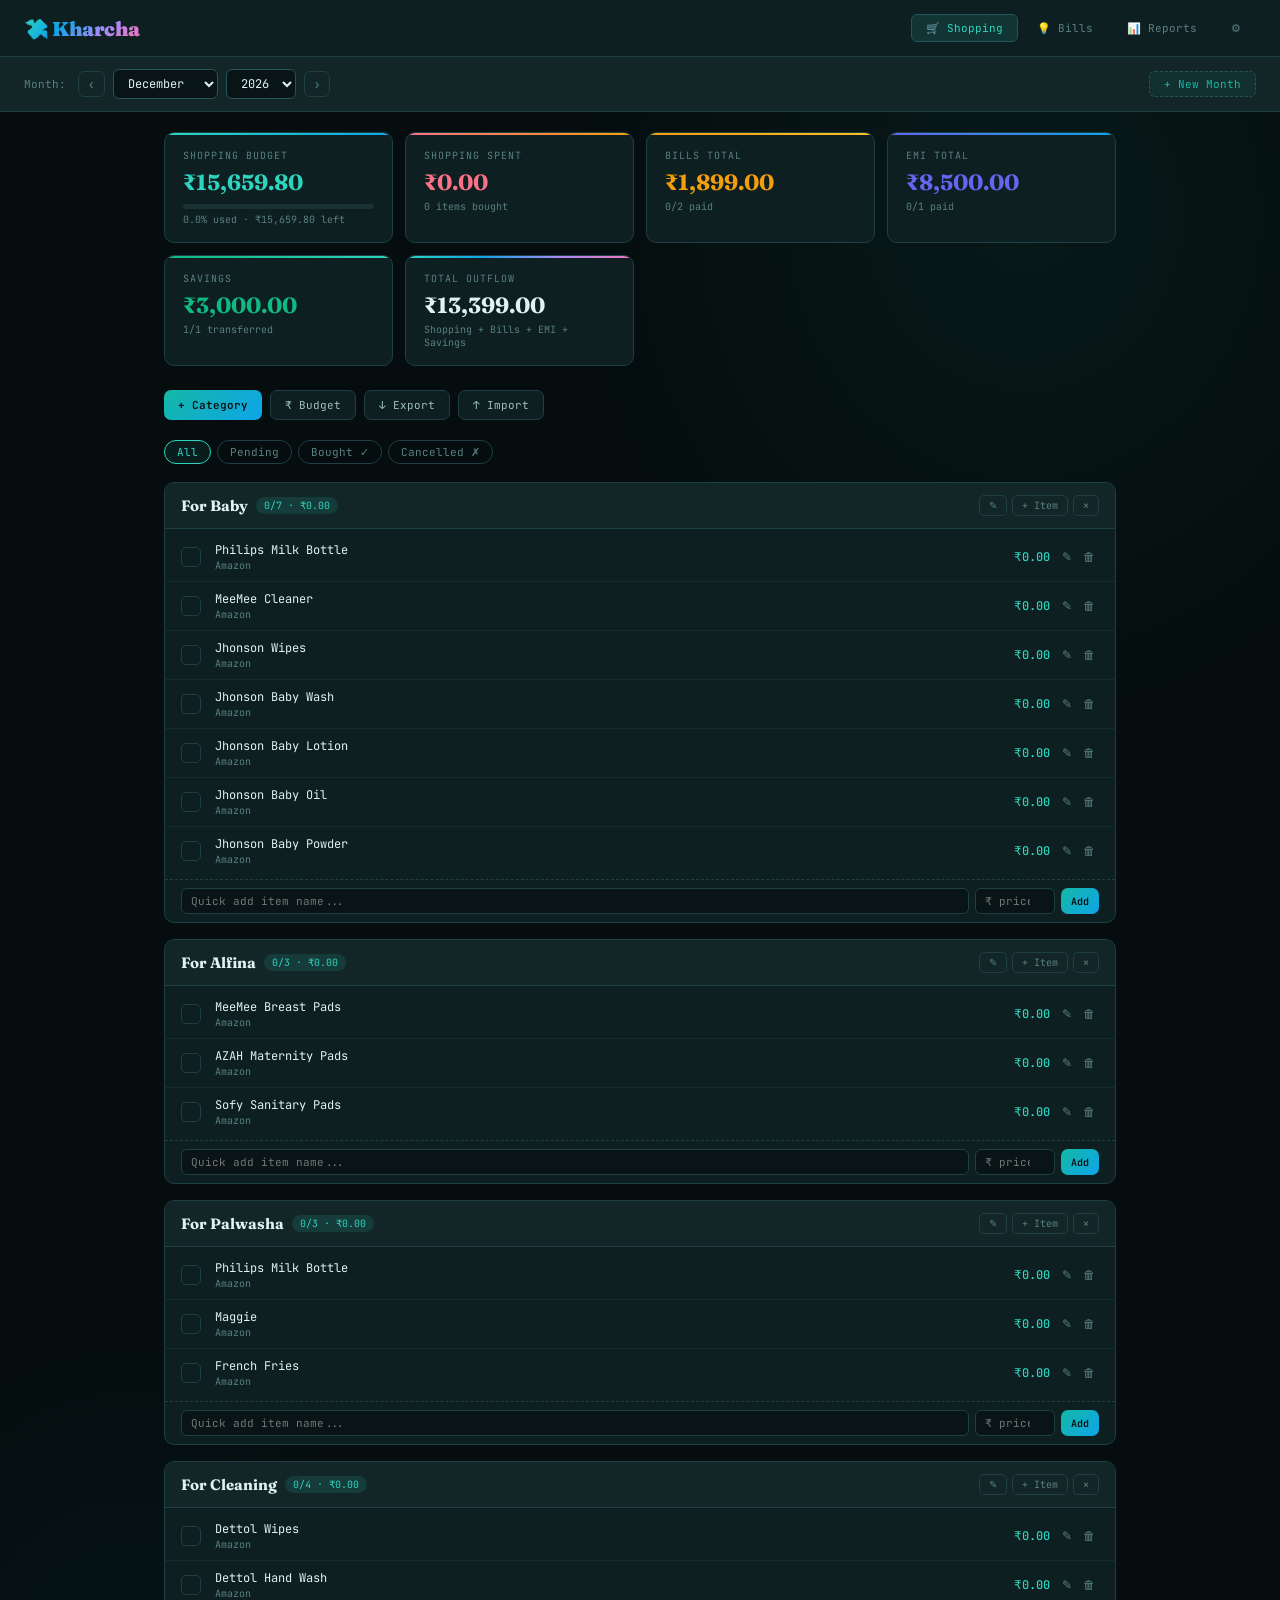
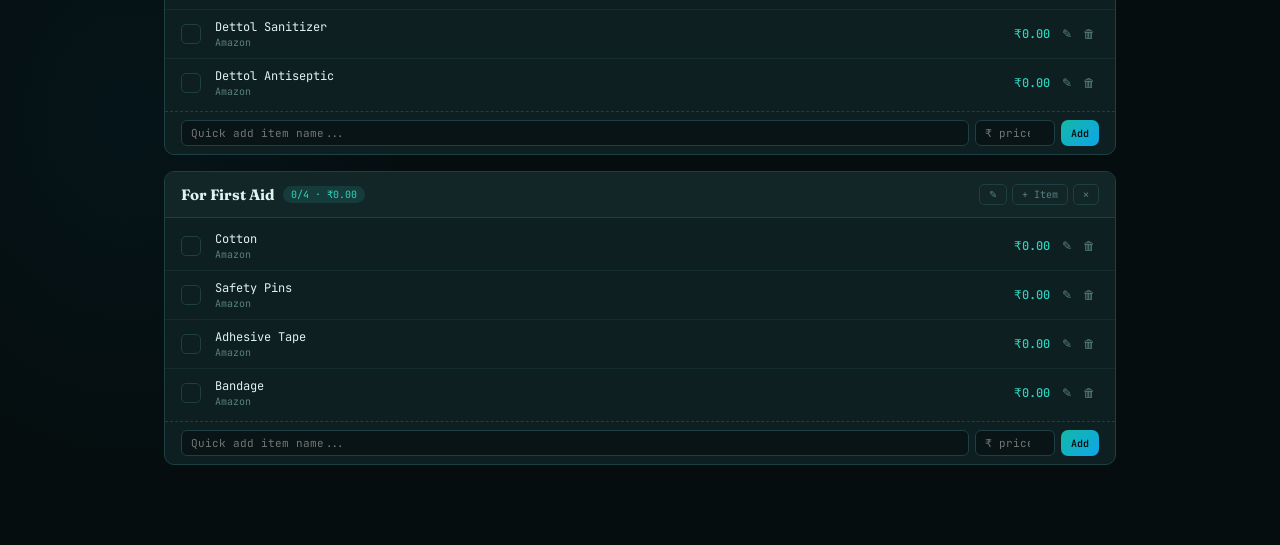
==== commit 81ece410: "feat: add category budget tracking with progress bar and over-budget alerts" ====
--- a/index.html
+++ b/index.html
@@ -3,7 +3,7 @@
 <head>
 <meta charset="UTF-8">
 <meta name="viewport" content="width=device-width, initial-scale=1.0">
-<title>Kharcha Tracker | ProWorkWay.com</title>
+<title>Kharcha Tracker | ProWorkWay</title>
 <link href="https://fonts.googleapis.com/css2?family=Fraunces:wght@400;600;700;900&family=JetBrains+Mono:wght@400;500;600&display=swap" rel="stylesheet">
 <style>
 :root {
@@ -202,6 +202,52 @@
 }
 .icon-btn:hover { border-color: var(--teal); color: var(--teal); }
 .icon-btn.danger:hover { border-color: var(--rose); color: var(--rose); }
+
+/* ─── CATEGORY BUDGET BAR ───────────────────────────────────────── */
+.cat-budget-bar {
+  padding: 10px 16px 8px;
+  border-bottom: 1px solid var(--border);
+  background: rgba(8,20,21,.5);
+}
+.cat-budget-nums {
+  display: flex; flex-wrap: wrap;
+  margin-bottom: 7px;
+}
+.cat-bnum {
+  flex: 1; min-width: 70px;
+  display: flex; flex-direction: column; gap: 2px;
+  padding: 4px 8px;
+  border-right: 1px solid var(--border);
+}
+.cat-bnum:first-child { padding-left: 0; }
+.cat-bnum:last-child { border-right: none; }
+.cat-bnum-label { font-size: 9px; color: var(--muted); text-transform: uppercase; letter-spacing: .6px; }
+.cat-bnum-val { font-family: 'Fraunces', serif; font-size: 13px; font-weight: 700; }
+.cat-bnum-val.v-budget { color: var(--peacock); }
+.cat-bnum-val.v-spent  { color: var(--teal); }
+.cat-bnum-val.v-left   { color: var(--emerald); }
+.cat-bnum-val.v-over   { color: var(--rose); }
+.cat-bnum-val.v-zero   { color: var(--muted); }
+.cat-prog-track { background: var(--surface3); border-radius: 99px; height: 4px; overflow: hidden; }
+.cat-prog-fill  { height: 100%; border-radius: 99px; transition: width .4s ease; }
+
+/* ─── TOAST ─────────────────────────────────────────────────────── */
+.toast {
+  position: fixed; bottom: 24px; left: 50%;
+  transform: translateX(-50%) translateY(80px);
+  background: var(--surface); border: 1px solid var(--rose);
+  color: var(--text); border-radius: 10px;
+  padding: 12px 20px; font-size: 12px; z-index: 999;
+  box-shadow: 0 8px 32px rgba(0,0,0,.5);
+  transition: transform .3s cubic-bezier(.34,1.56,.64,1), opacity .3s;
+  opacity: 0; max-width: 340px; text-align: center;
+  display: flex; align-items: center; gap: 10px; pointer-events: none;
+}
+.toast.show { transform: translateX(-50%) translateY(0); opacity: 1; }
+.toast-icon { font-size: 18px; flex-shrink: 0; }
+.toast-body { text-align: left; }
+.toast-title { font-weight: 600; color: var(--rose); margin-bottom: 2px; }
+.toast-msg { font-size: 10px; color: var(--text2); }
 
 /* ─── ITEM ROW ──────────────────────────────────────────────────── */
 .items-list { padding: 4px 0; }
@@ -492,14 +538,28 @@
   </div>
 </div>
 
+<!-- TOAST -->
+<div class="toast" id="toast">
+  <div class="toast-icon">⚠️</div>
+  <div class="toast-body">
+    <div class="toast-title" id="toast-title"></div>
+    <div class="toast-msg" id="toast-msg"></div>
+  </div>
+</div>
+
 <!-- ADD CATEGORY -->
 <div class="modal-overlay" id="add-category-modal">
   <div class="modal">
-    <h2>Add Category</h2>
+    <h2 id="cat-modal-title">Add Category</h2>
+    <input type="hidden" id="edit-cat-id-modal">
     <div class="fg"><label>Category Name *</label><input type="text" id="cat-name-input" placeholder="e.g. For Baby"></div>
+    <div class="fg">
+      <label>Category Budget (₹) <span style="color:var(--muted);font-size:9px">— optional, 0 = no limit</span></label>
+      <input type="number" id="cat-budget-input" placeholder="0" step="0.01" min="0" value="0">
+    </div>
     <div class="modal-actions">
       <button class="btn" onclick="closeModal('add-category-modal')">Cancel</button>
-      <button class="btn primary" onclick="addCategory()">Add</button>
+      <button class="btn primary" onclick="saveCategory()">Save</button>
     </div>
   </div>
 </div>
@@ -822,6 +882,41 @@
 }
 
 // ─── CATEGORIES ──────────────────────────────────────────
+function catSpent(cat){
+  return cat.items.filter(i=>i.status==='bought').reduce((s,i)=>s+(i.prices.actual||0)*(i.qty||1),0);
+}
+
+function renderCatBudgetBar(cat){
+  const budget = cat.budget || 0;
+  if(!budget) return '';
+  const spent = catSpent(cat);
+  const left = budget - spent;
+  const over = spent > budget ? spent - budget : 0;
+  const pct = Math.min(100, (spent/budget)*100);
+  const isOver = spent > budget;
+  const barColor = isOver ? 'var(--rose)' : pct > 80 ? 'var(--gold)' : 'linear-gradient(90deg,var(--teal),var(--peacock))';
+  return `
+    <div class="cat-budget-bar">
+      <div class="cat-budget-nums">
+        <div class="cat-bnum">
+          <span class="cat-bnum-label">Budget</span>
+          <span class="cat-bnum-val v-budget">₹${fmt(budget)}</span>
+        </div>
+        <div class="cat-bnum">
+          <span class="cat-bnum-label">Spent</span>
+          <span class="cat-bnum-val v-spent">₹${fmt(spent)}</span>
+        </div>
+        <div class="cat-bnum">
+          <span class="cat-bnum-label">${isOver ? 'Over!' : 'Remaining'}</span>
+          <span class="cat-bnum-val ${isOver ? 'v-over' : left===0 ? 'v-zero' : 'v-left'}">₹${fmt(isOver ? over : left)}</span>
+        </div>
+      </div>
+      <div class="cat-prog-track">
+        <div class="cat-prog-fill" style="width:${pct}%;background:${barColor}"></div>
+      </div>
+    </div>`;
+}
+
 function renderCategories(){
   const md=monthData();
   const cont=document.getElementById('cat-container');
@@ -837,10 +932,12 @@
           <span class="cat-badge">${bought}/${cat.items.length} · ₹${fmt(total)}</span>
         </div>
         <div class="cat-actions">
+          <button class="icon-btn" onclick="openEditCat('${cat.id}')">✎</button>
           <button class="icon-btn" onclick="openAddItem('${cat.id}')">+ Item</button>
           <button class="icon-btn danger" onclick="deleteCat('${cat.id}')">✕</button>
         </div>
       </div>
+      ${renderCatBudgetBar(cat)}
       <div class="items-list">
         ${items.length===0?'<div class="empty">No items.</div>':items.map(i=>renderItemRow(cat.id,i)).join('')}
       </div>
@@ -1064,13 +1161,34 @@
 // ════════════════════════════════════════════════════════
 // ACTIONS — SHOPPING
 // ════════════════════════════════════════════════════════
+function showToast(title, msg){
+  const t=document.getElementById('toast');
+  document.getElementById('toast-title').textContent=title;
+  document.getElementById('toast-msg').textContent=msg;
+  t.classList.add('show');
+  clearTimeout(t._timer);
+  t._timer=setTimeout(()=>t.classList.remove('show'),4000);
+}
+
 function cycleStatus(catId,itemId,next){
   const md=monthData();
-  const item=md.categories.find(c=>c.id===catId)?.items.find(i=>i.id===itemId);
+  const cat=md.categories.find(c=>c.id===catId);
+  const item=cat?.items.find(i=>i.id===itemId);
   if(!item) return;
   item.status=next;
   if(next==='bought'&&!item.boughtDate) item.boughtDate=new Date().toISOString().slice(0,10);
   render();
+  // Check over-budget after marking bought
+  if(next==='bought' && cat && cat.budget > 0){
+    const spent=catSpent(cat);
+    if(spent > cat.budget){
+      const over=spent - cat.budget;
+      showToast(
+        `${cat.name}: Budget Exceed!`,
+        `Budget ₹${fmt(cat.budget)} · Spent ₹${fmt(spent)} · Over by ₹${fmt(over)}`
+      );
+    }
+  }
 }
 
 function quickAdd(catId){
@@ -1144,13 +1262,39 @@
   render();
 }
 
-function addCategory(){
+function openAddCat(){
+  document.getElementById('cat-modal-title').textContent='Add Category';
+  document.getElementById('edit-cat-id-modal').value='';
+  document.getElementById('cat-name-input').value='';
+  document.getElementById('cat-budget-input').value='0';
+  openModal('add-category-modal');
+}
+function openEditCat(catId){
+  const cat=monthData().categories.find(c=>c.id===catId);
+  if(!cat) return;
+  document.getElementById('cat-modal-title').textContent='Edit Category';
+  document.getElementById('edit-cat-id-modal').value=catId;
+  document.getElementById('cat-name-input').value=cat.name;
+  document.getElementById('cat-budget-input').value=cat.budget||0;
+  openModal('add-category-modal');
+}
+function saveCategory(){
   const name=document.getElementById('cat-name-input').value.trim();
   if(!name){ alert('Name required'); return; }
-  monthData().categories.push({id:uid(),name,items:[]});
+  const budget=parseFloat(document.getElementById('cat-budget-input').value)||0;
+  const editId=document.getElementById('edit-cat-id-modal').value;
+  const md=monthData();
+  if(editId){
+    const cat=md.categories.find(c=>c.id===editId);
+    if(cat){ cat.name=name; cat.budget=budget; }
+  } else {
+    md.categories.push({id:uid(),name,budget,items:[]});
+  }
   document.getElementById('cat-name-input').value='';
   closeModal('add-category-modal'); render();
 }
+// keep old name for toolbar button
+function addCategory(){ openAddCat(); }
 
 function deleteCat(catId){
   const md=monthData();
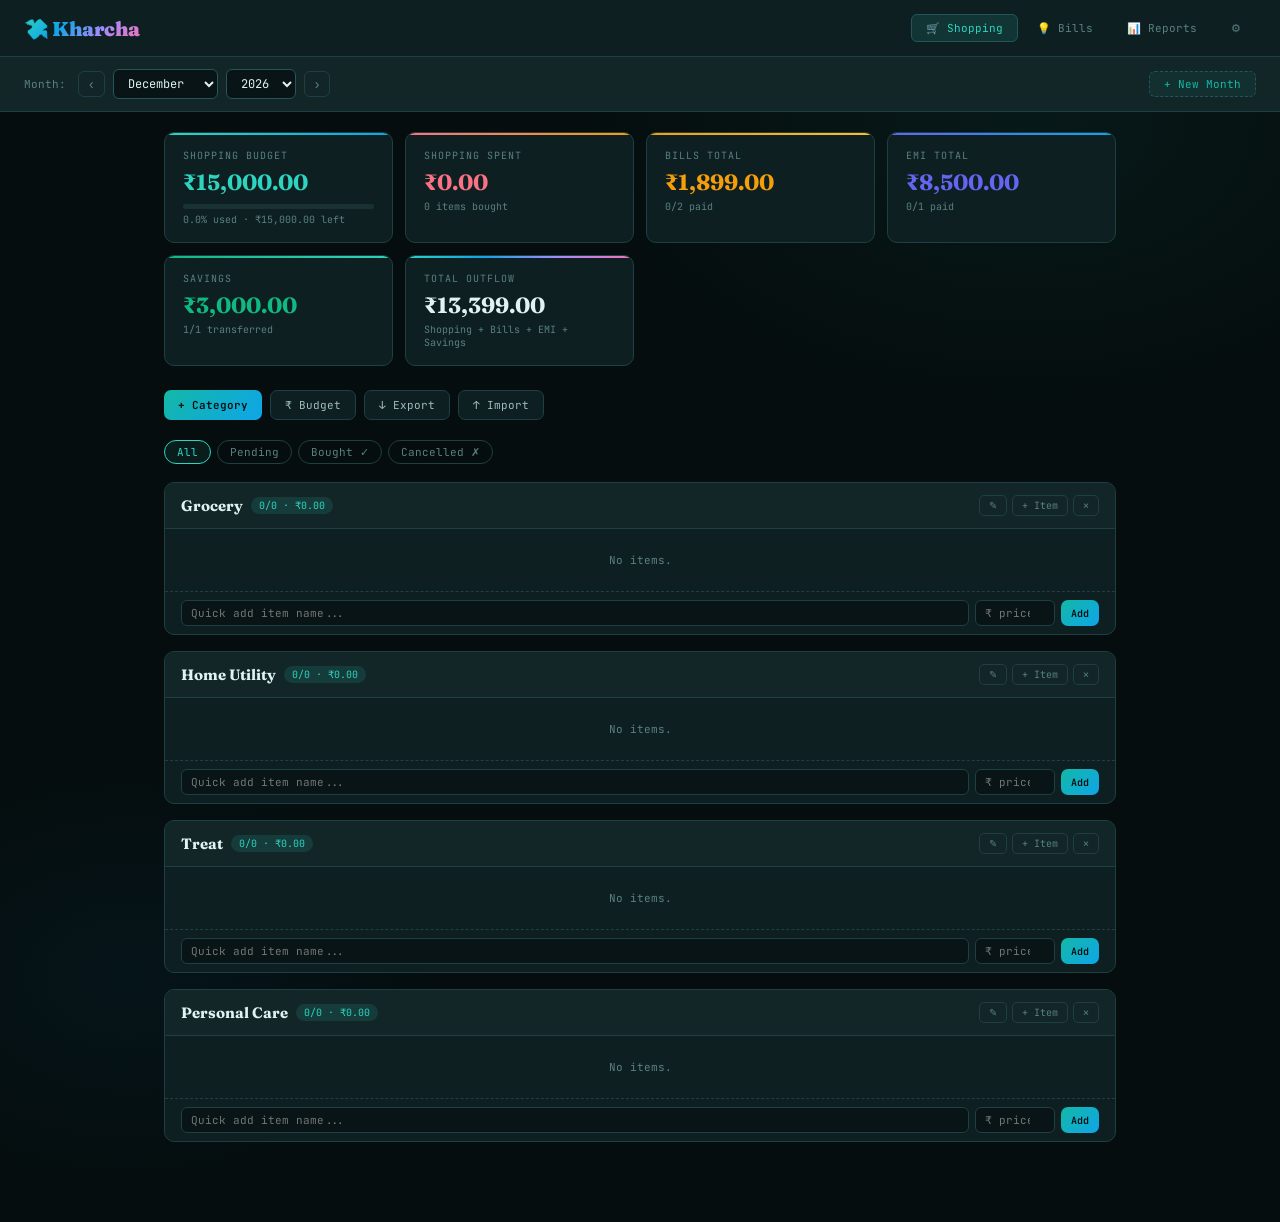
==== commit 07b5e519: "Update index.html" ====
--- a/index.html
+++ b/index.html
@@ -681,11 +681,10 @@
 // ── DEFAULT TEMPLATE ──
 function defaultTemplate() {
   return [
-    { name:'For Baby', items:['Philips Milk Bottle','MeeMee Cleaner','Jhonson Wipes','Jhonson Baby Wash','Jhonson Baby Lotion','Jhonson Baby Oil','Jhonson Baby Powder'] },
-    { name:'For Alfina', items:['MeeMee Breast Pads','AZAH Maternity Pads','Sofy Sanitary Pads'] },
-    { name:'For Palwasha', items:['Philips Milk Bottle','Maggie','French Fries'] },
-    { name:'For Cleaning', items:['Dettol Wipes','Dettol Hand Wash','Dettol Sanitizer','Dettol Antiseptic'] },
-    { name:'For First Aid', items:['Cotton','Safety Pins','Adhesive Tape','Bandage'] },
+    { name:'Grocery', items:[] },
+    { name:'Home Utility', items:[] },
+    { name:'Treat', items:[] },
+    { name:'Personal Care', items:[] },
   ];
 }
 
@@ -693,7 +692,7 @@
 // tmplOverride: pass a template array directly (avoids accessing `state` before init)
 function defaultMonthData(useTemplate=true, tmplOverride=null) {
   const d = {
-    budget: 15659.80,
+    budget: 15000.00,
     categories: [],
     bills: [], emis: [], savings: []
   };
@@ -710,7 +709,7 @@
 }
 
 function makeItem(name,price,platform){
-  return { id:uid(), name, platform:platform||'Amazon', status:'pending',
+  return { id:uid(), name, platform:platform||'Zepto', status:'pending',
     notes:'', qty:1, boughtDate:'', prices:{mrp:price,actual:price} };
 }
 
@@ -721,7 +720,7 @@
   const tmpl = defaultTemplate();
   const gs = {
     currentMonth: mk,
-    platforms: ['Amazon','Zepto','Swiggy Instamart','Blinkit','Direct Shop','Flipkart','JioMart','Other'],
+    platforms: ['Amazon','Zepto','Swiggy Instamart','Blinkit','Direct Shop','Flipkart','JioMart', 'DMart', 'MR.DIY','Other'],
     defaultTemplate: tmpl,
     months: {}
   };
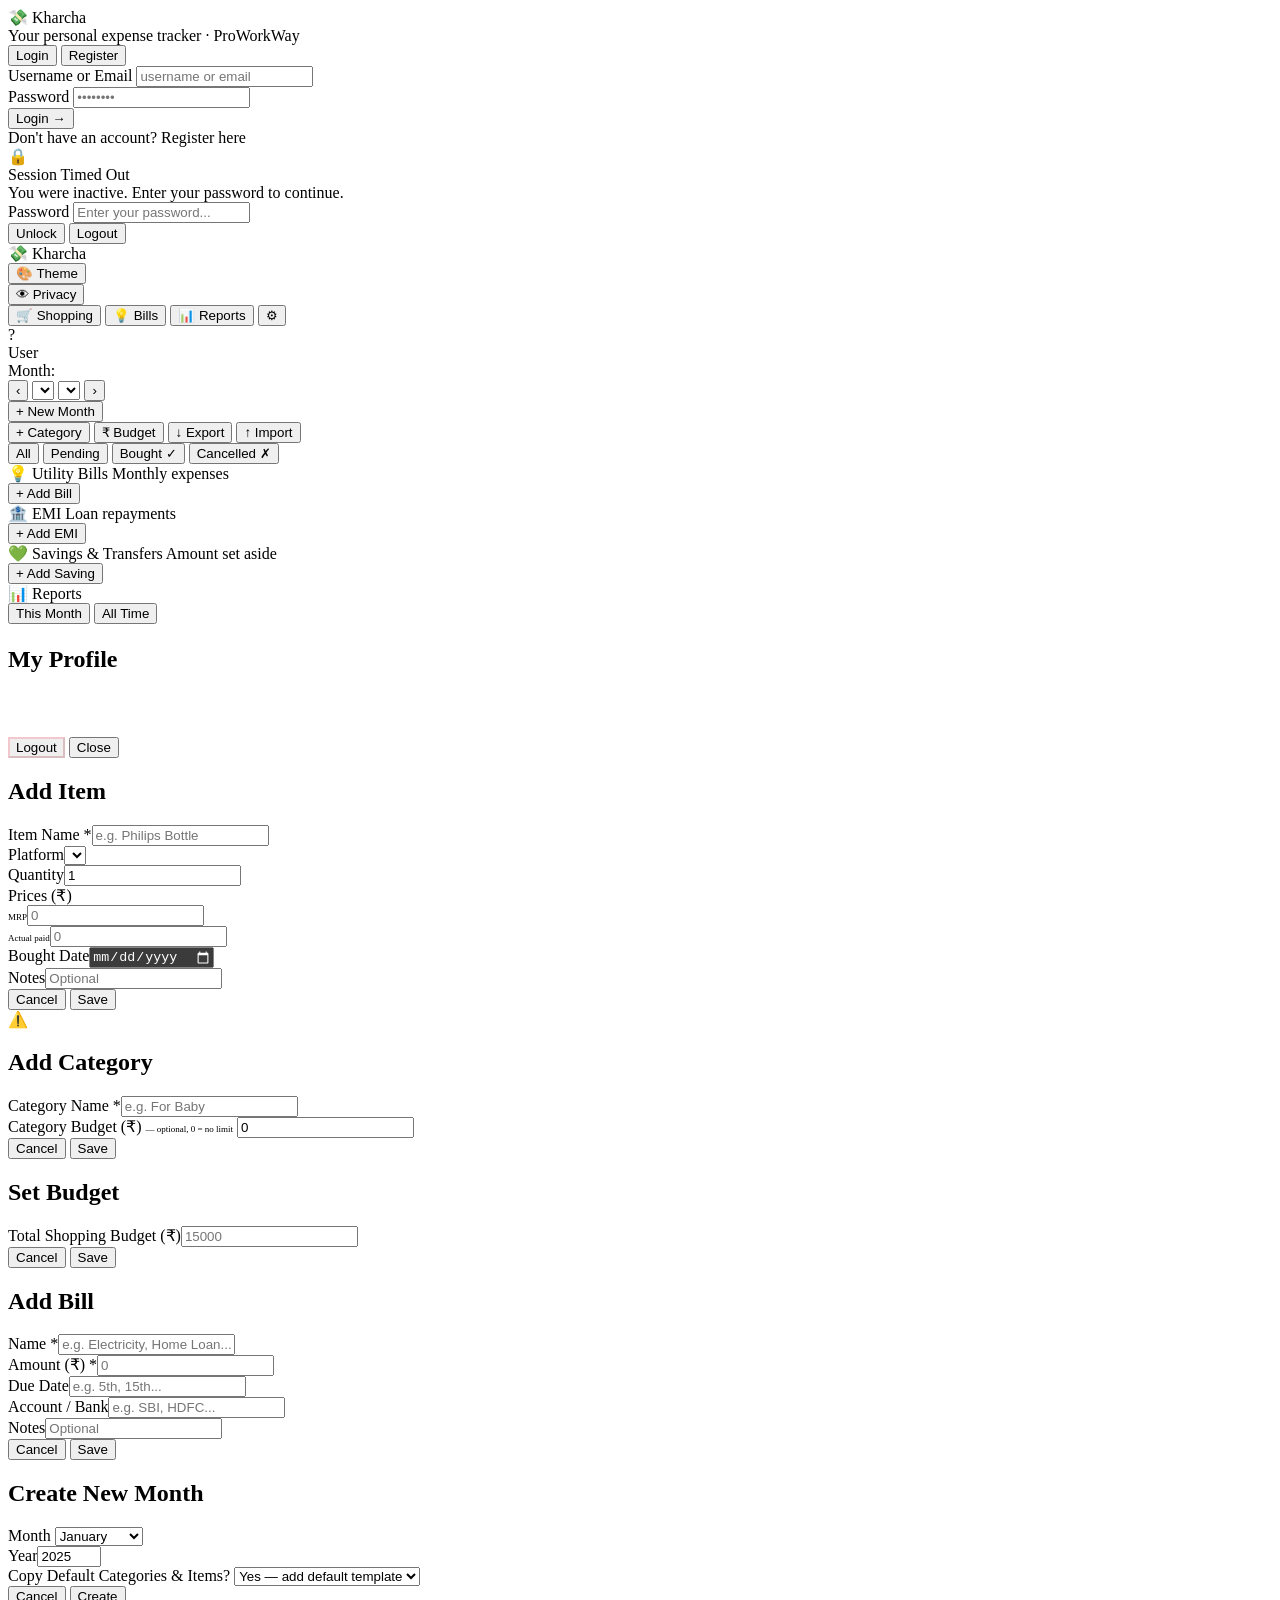
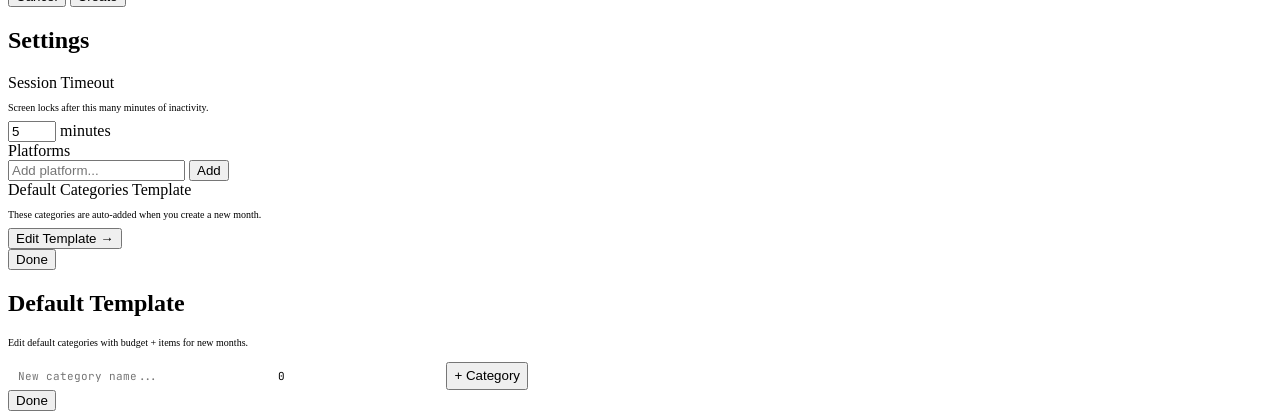
==== commit 9ea4848c: "Update index.html" ====
--- a/index.html
+++ b/index.html
@@ -1,1531 +1,414 @@
 <!DOCTYPE html>
 <html lang="en">
+
 <head>
-<meta charset="UTF-8">
-<meta name="viewport" content="width=device-width, initial-scale=1.0">
-<title>Kharcha Tracker | ProWorkWay</title>
-<link href="https://fonts.googleapis.com/css2?family=Fraunces:wght@400;600;700;900&family=JetBrains+Mono:wght@400;500;600&display=swap" rel="stylesheet">
-<style>
-:root {
-  --bg:       #050d0e;
-  --bg2:      #081415;
-  --surface:  #0d1f21;
-  --surface2: #122628;
-  --surface3: #183234;
-  --border:   #1e3f43;
-  --border2:  #255459;
-
-  --teal:     #2dd4bf;
-  --teal2:    #14b8a6;
-  --gold:     #f59e0b;
-  --gold2:    #fbbf24;
-  --emerald:  #10b981;
-  --indigo:   #6366f1;
-  --rose:     #fb7185;
-  --peacock:  #0ea5e9;
-  --iridescent: linear-gradient(135deg, #2dd4bf, #0ea5e9, #a78bfa, #f472b6);
-
-  --text:     #e0f2f1;
-  --text2:    #a0bebe;
-  --muted:    #5a8080;
-  --r: 10px;
-}
-*, *::before, *::after { box-sizing: border-box; margin: 0; padding: 0; }
-html { scroll-behavior: smooth; }
-body {
-  font-family: 'JetBrains Mono', monospace;
-  background: var(--bg);
-  color: var(--text);
-  min-height: 100vh;
-  background-image:
-    radial-gradient(ellipse 60% 40% at 80% 10%, rgba(45,212,191,.06) 0%, transparent 60%),
-    radial-gradient(ellipse 40% 30% at 10% 80%, rgba(14,165,233,.05) 0%, transparent 60%);
-}
-
-/* ─── NAV ──────────────────────────────────────────────────────── */
-.topbar {
-  display: flex; align-items: center; justify-content: space-between;
-  padding: 14px 24px;
-  background: var(--surface);
-  border-bottom: 1px solid var(--border);
-  position: sticky; top: 0; z-index: 50;
-  backdrop-filter: blur(8px);
-}
-.app-title {
-  font-family: 'Fraunces', serif;
-  font-size: 20px; font-weight: 900;
-  background: var(--iridescent);
-  -webkit-background-clip: text; -webkit-text-fill-color: transparent;
-  letter-spacing: -0.5px;
-}
-.nav-tabs { display: flex; gap: 4px; }
-.nav-tab {
-  font-family: 'JetBrains Mono', monospace;
-  font-size: 11px; padding: 6px 14px;
-  border-radius: 6px; border: 1px solid transparent;
-  background: none; color: var(--muted); cursor: pointer;
-  transition: all .2s;
-}
-.nav-tab:hover { color: var(--teal); border-color: var(--border); }
-.nav-tab.active { background: rgba(45,212,191,.12); color: var(--teal); border-color: var(--border2); }
-
-/* ─── MONTH SELECTOR BAR ───────────────────────────────────────── */
-.month-bar {
-  display: flex; align-items: center; gap: 12px; flex-wrap: wrap;
-  padding: 12px 24px;
-  background: var(--surface2);
-  border-bottom: 1px solid var(--border);
-}
-.month-label { font-size: 11px; color: var(--muted); }
-.month-select-group { display: flex; gap: 8px; align-items: center; }
-.month-select-group select {
-  background: var(--bg2); border: 1px solid var(--border2);
-  color: var(--text); border-radius: 6px;
-  padding: 5px 10px; font-family: 'JetBrains Mono', monospace;
-  font-size: 12px; outline: none; cursor: pointer;
-}
-.month-select-group select:focus { border-color: var(--teal); }
-.month-arrow {
-  background: none; border: 1px solid var(--border);
-  color: var(--muted); border-radius: 6px; padding: 4px 10px;
-  cursor: pointer; font-size: 14px; transition: all .2s;
-}
-.month-arrow:hover { border-color: var(--teal); color: var(--teal); }
-.month-current-label {
-  font-family: 'Fraunces', serif;
-  font-size: 16px; font-weight: 700; color: var(--teal);
-  padding: 0 6px;
-}
-.new-month-btn {
-  margin-left: auto;
-  font-family: 'JetBrains Mono', monospace; font-size: 11px;
-  padding: 5px 14px; border-radius: 6px;
-  border: 1px dashed var(--border2);
-  background: rgba(45,212,191,.06); color: var(--teal2);
-  cursor: pointer; transition: all .2s;
-}
-.new-month-btn:hover { background: rgba(45,212,191,.14); border-color: var(--teal); }
-
-/* ─── PAGES ─────────────────────────────────────────────────────── */
-.page { display: none; padding: 20px 24px 80px; max-width: 1000px; margin: 0 auto; }
-.page.active { display: block; }
-
-/* ─── BUDGET OVERVIEW ───────────────────────────────────────────── */
-.overview-grid {
-  display: grid;
-  grid-template-columns: repeat(auto-fit, minmax(200px, 1fr));
-  gap: 12px; margin-bottom: 24px;
-}
-.ov-card {
-  background: var(--surface); border: 1px solid var(--border);
-  border-radius: var(--r); padding: 16px 18px;
-  position: relative; overflow: hidden;
-}
-.ov-card::before {
-  content: ''; position: absolute; top: 0; left: 0; right: 0; height: 2px;
-}
-.ov-card.budget::before  { background: linear-gradient(90deg, var(--teal), var(--peacock)); }
-.ov-card.spent::before   { background: linear-gradient(90deg, var(--rose), var(--gold)); }
-.ov-card.saved::before   { background: linear-gradient(90deg, var(--emerald), var(--teal)); }
-.ov-card.emi::before     { background: linear-gradient(90deg, var(--indigo), var(--peacock)); }
-.ov-card.bills::before   { background: linear-gradient(90deg, var(--gold), var(--gold2)); }
-.ov-card.net::before     { background: var(--iridescent); }
-.ov-label { font-size: 10px; color: var(--muted); margin-bottom: 6px; text-transform: uppercase; letter-spacing: 1px; }
-.ov-value { font-family: 'Fraunces', serif; font-size: 22px; font-weight: 700; }
-.ov-card.budget .ov-value  { color: var(--teal); }
-.ov-card.spent .ov-value   { color: var(--rose); }
-.ov-card.saved .ov-value   { color: var(--emerald); }
-.ov-card.emi .ov-value     { color: var(--indigo); }
-.ov-card.bills .ov-value   { color: var(--gold); }
-.ov-card.net .ov-value     { color: var(--text); }
-.ov-sub { font-size: 10px; color: var(--muted); margin-top: 4px; }
-
-.progress-track { background: var(--surface3); border-radius: 99px; height: 5px; overflow: hidden; margin-top: 8px; }
-.progress-fill  { height: 100%; border-radius: 99px; transition: width .5s ease; }
-
-/* ─── TOOLBAR ───────────────────────────────────────────────────── */
-.toolbar { display: flex; gap: 8px; flex-wrap: wrap; margin-bottom: 20px; }
-.btn {
-  font-family: 'JetBrains Mono', monospace; font-size: 11px;
-  padding: 7px 14px; border-radius: 7px;
-  border: 1px solid var(--border); background: var(--surface);
-  color: var(--text2); cursor: pointer; transition: all .2s;
-  display: flex; align-items: center; gap: 5px;
-}
-.btn:hover { border-color: var(--teal); color: var(--teal); }
-.btn.primary {
-  background: linear-gradient(135deg, var(--teal2), var(--peacock));
-  border: none; color: var(--bg); font-weight: 600;
-}
-.btn.primary:hover { opacity: .88; color: var(--bg); }
-.btn.gold-btn { border-color: rgba(245,158,11,.3); color: var(--gold); background: rgba(245,158,11,.06); }
-.btn.gold-btn:hover { border-color: var(--gold); }
-.btn.emerald-btn { border-color: rgba(16,185,129,.3); color: var(--emerald); background: rgba(16,185,129,.06); }
-.btn.emerald-btn:hover { border-color: var(--emerald); }
-.btn.indigo-btn { border-color: rgba(99,102,241,.3); color: var(--indigo); background: rgba(99,102,241,.06); }
-.btn.indigo-btn:hover { border-color: var(--indigo); }
-
-/* ─── FILTER TABS ───────────────────────────────────────────────── */
-.filter-row { display: flex; gap: 6px; flex-wrap: wrap; margin-bottom: 18px; }
-.ftab {
-  font-family: 'JetBrains Mono', monospace; font-size: 11px;
-  padding: 4px 12px; border-radius: 99px;
-  border: 1px solid var(--border); background: none;
-  color: var(--muted); cursor: pointer; transition: all .2s;
-}
-.ftab:hover, .ftab.active {
-  border-color: var(--teal); color: var(--teal);
-  background: rgba(45,212,191,.08);
-}
-
-/* ─── CATEGORY CARD ────────────────────────────────────────────── */
-.categories { display: flex; flex-direction: column; gap: 16px; }
-.cat-card { background: var(--surface); border: 1px solid var(--border); border-radius: var(--r); overflow: hidden; }
-.cat-header {
-  display: flex; align-items: center; justify-content: space-between;
-  padding: 12px 16px; background: var(--surface2); border-bottom: 1px solid var(--border);
-}
-.cat-title {
-  font-family: 'Fraunces', serif; font-weight: 700; font-size: 15px;
-  display: flex; align-items: center; gap: 8px;
-}
-.cat-badge {
-  font-family: 'JetBrains Mono', monospace; font-size: 10px;
-  padding: 2px 8px; border-radius: 99px;
-  background: rgba(45,212,191,.12); color: var(--teal); font-weight: 400;
-}
-.cat-actions { display: flex; gap: 5px; }
-.icon-btn {
-  font-family: 'JetBrains Mono', monospace; font-size: 10px;
-  background: none; border: 1px solid var(--border); color: var(--muted);
-  border-radius: 5px; padding: 3px 9px; cursor: pointer; transition: all .2s;
-}
-.icon-btn:hover { border-color: var(--teal); color: var(--teal); }
-.icon-btn.danger:hover { border-color: var(--rose); color: var(--rose); }
-
-/* ─── CATEGORY BUDGET BAR ───────────────────────────────────────── */
-.cat-budget-bar {
-  padding: 10px 16px 8px;
-  border-bottom: 1px solid var(--border);
-  background: rgba(8,20,21,.5);
-}
-.cat-budget-nums {
-  display: flex; flex-wrap: wrap;
-  margin-bottom: 7px;
-}
-.cat-bnum {
-  flex: 1; min-width: 70px;
-  display: flex; flex-direction: column; gap: 2px;
-  padding: 4px 8px;
-  border-right: 1px solid var(--border);
-}
-.cat-bnum:first-child { padding-left: 0; }
-.cat-bnum:last-child { border-right: none; }
-.cat-bnum-label { font-size: 9px; color: var(--muted); text-transform: uppercase; letter-spacing: .6px; }
-.cat-bnum-val { font-family: 'Fraunces', serif; font-size: 13px; font-weight: 700; }
-.cat-bnum-val.v-budget { color: var(--peacock); }
-.cat-bnum-val.v-spent  { color: var(--teal); }
-.cat-bnum-val.v-left   { color: var(--emerald); }
-.cat-bnum-val.v-over   { color: var(--rose); }
-.cat-bnum-val.v-zero   { color: var(--muted); }
-.cat-prog-track { background: var(--surface3); border-radius: 99px; height: 4px; overflow: hidden; }
-.cat-prog-fill  { height: 100%; border-radius: 99px; transition: width .4s ease; }
-
-/* ─── TOAST ─────────────────────────────────────────────────────── */
-.toast {
-  position: fixed; bottom: 24px; left: 50%;
-  transform: translateX(-50%) translateY(80px);
-  background: var(--surface); border: 1px solid var(--rose);
-  color: var(--text); border-radius: 10px;
-  padding: 12px 20px; font-size: 12px; z-index: 999;
-  box-shadow: 0 8px 32px rgba(0,0,0,.5);
-  transition: transform .3s cubic-bezier(.34,1.56,.64,1), opacity .3s;
-  opacity: 0; max-width: 340px; text-align: center;
-  display: flex; align-items: center; gap: 10px; pointer-events: none;
-}
-.toast.show { transform: translateX(-50%) translateY(0); opacity: 1; }
-.toast-icon { font-size: 18px; flex-shrink: 0; }
-.toast-body { text-align: left; }
-.toast-title { font-weight: 600; color: var(--rose); margin-bottom: 2px; }
-.toast-msg { font-size: 10px; color: var(--text2); }
-
-/* ─── ITEM ROW ──────────────────────────────────────────────────── */
-.items-list { padding: 4px 0; }
-.item-row {
-  display: grid; grid-template-columns: 26px 1fr auto auto;
-  gap: 8px; align-items: center;
-  padding: 9px 16px; border-bottom: 1px solid rgba(30,63,67,.4);
-  transition: background .15s;
-}
-.item-row:last-child { border-bottom: none; }
-.item-row:hover { background: rgba(45,212,191,.03); }
-.item-row.bought { opacity: .5; }
-.item-row.bought .iname { text-decoration: line-through; }
-.item-row.cancelled { opacity: .3; }
-.item-row.cancelled .iname { text-decoration: line-through; color: var(--rose); }
-
-.status-btn {
-  width: 20px; height: 20px; border-radius: 5px;
-  border: 1.5px solid var(--border); background: none;
-  cursor: pointer; display: flex; align-items: center; justify-content: center;
-  font-size: 11px; transition: all .2s; flex-shrink: 0;
-}
-.status-btn.none:hover { border-color: var(--emerald); }
-.status-btn.bought { border-color: var(--emerald); background: rgba(16,185,129,.1); color: var(--emerald); }
-.status-btn.cancelled { border-color: var(--rose); background: rgba(251,113,133,.1); color: var(--rose); }
-
-.item-info { cursor: pointer; display: flex; flex-direction: column; gap: 1px; }
-.iname { font-size: 12px; color: var(--text); }
-.imeta { font-size: 10px; color: var(--muted); }
-.qty-badge {
-  display: inline; background: rgba(45,212,191,.15); color: var(--teal);
-  font-size: 9px; padding: 1px 5px; border-radius: 99px; margin-left: 3px;
-}
-.date-tag { color: var(--gold2); font-size: 9px; margin-left: 4px; }
-.item-price { text-align: right; }
-.iprice-actual { font-size: 12px; color: var(--teal); font-weight: 500; }
-.iprice-mrp { font-size: 9px; color: var(--muted); text-decoration: line-through; }
-.item-actions { display: flex; gap: 3px; }
-.mini-btn {
-  background: none; border: none; color: var(--muted);
-  cursor: pointer; font-size: 12px; padding: 2px 4px;
-  border-radius: 4px; transition: all .15s;
-}
-.mini-btn:hover { color: var(--teal); background: rgba(45,212,191,.1); }
-.mini-btn.del:hover { color: var(--rose); background: rgba(251,113,133,.1); }
-
-/* ─── ADD ITEM INLINE ───────────────────────────────────────────── */
-.add-item-bar {
-  padding: 8px 16px; border-top: 1px dashed var(--border);
-  display: flex; gap: 6px; flex-wrap: wrap;
-}
-.add-item-bar input, .add-item-bar select {
-  background: var(--bg2); border: 1px solid var(--border);
-  color: var(--text); border-radius: 6px; padding: 5px 9px;
-  font-family: 'JetBrains Mono', monospace; font-size: 11px;
-  outline: none; transition: border .2s;
-}
-.add-item-bar input:focus, .add-item-bar select:focus { border-color: var(--teal); }
-.add-item-bar input[type=text] { flex: 1; min-width: 100px; }
-.add-item-bar input[type=number] { width: 85px; }
-.add-item-bar select { min-width: 105px; }
-
-/* ─── UTILITY / EMI / SAVINGS SECTION ──────────────────────────── */
-.section-title {
-  font-family: 'Fraunces', serif; font-size: 17px; font-weight: 700;
-  margin-bottom: 14px; display: flex; align-items: center; gap: 10px;
-}
-.section-title .stag {
-  font-family: 'JetBrains Mono', monospace; font-weight: 400;
-  font-size: 10px; color: var(--muted);
-}
-.tracks-grid {
-  display: grid; grid-template-columns: repeat(auto-fill, minmax(280px, 1fr));
-  gap: 12px; margin-bottom: 24px;
-}
-.track-card {
-  background: var(--surface); border: 1px solid var(--border);
-  border-radius: var(--r); overflow: hidden;
-}
-.track-header {
-  display: flex; align-items: center; justify-content: space-between;
-  padding: 10px 14px; background: var(--surface2); border-bottom: 1px solid var(--border);
-}
-.track-name { font-size: 13px; font-weight: 600; }
-.track-amount { font-family: 'Fraunces', serif; font-size: 15px; font-weight: 700; }
-.track-meta { font-size: 10px; color: var(--muted); }
-.track-status {
-  font-size: 10px; padding: 2px 8px; border-radius: 99px;
-  cursor: pointer; border: 1px solid;
-}
-.track-status.paid { color: var(--emerald); border-color: rgba(16,185,129,.3); background: rgba(16,185,129,.1); }
-.track-status.unpaid { color: var(--rose); border-color: rgba(251,113,133,.3); background: rgba(251,113,133,.08); }
-.track-status.done { color: var(--teal); border-color: rgba(45,212,191,.3); background: rgba(45,212,191,.1); }
-.track-body { padding: 10px 14px; display: flex; align-items: center; justify-content: space-between; }
-.track-actions { display: flex; gap: 4px; }
-
-/* ─── REPORTS PAGE ──────────────────────────────────────────────── */
-.report-section { margin-bottom: 28px; }
-.report-table {
-  width: 100%; border-collapse: collapse;
-  background: var(--surface); border: 1px solid var(--border);
-  border-radius: var(--r); overflow: hidden;
-}
-.report-table th {
-  text-align: left; padding: 10px 14px;
-  background: var(--surface2); border-bottom: 1px solid var(--border);
-  font-size: 10px; color: var(--muted); text-transform: uppercase; letter-spacing: 1px;
-}
-.report-table td { padding: 9px 14px; font-size: 12px; border-bottom: 1px solid rgba(30,63,67,.4); }
-.report-table tr:last-child td { border-bottom: none; }
-.report-table tr:hover td { background: rgba(45,212,191,.03); }
-.rank-num {
-  width: 24px; height: 24px; border-radius: 6px; display: inline-flex;
-  align-items: center; justify-content: center; font-size: 10px;
-  background: rgba(45,212,191,.12); color: var(--teal);
-}
-.rank-num.gold-rank { background: rgba(245,158,11,.15); color: var(--gold); }
-.rank-num.silver-rank { background: rgba(148,163,184,.12); color: #94a3b8; }
-.rank-num.bronze-rank { background: rgba(180,83,9,.12); color: #b45309; }
-.bar-cell { display: flex; align-items: center; gap: 8px; }
-.mini-bar { height: 4px; border-radius: 99px; background: var(--teal); min-width: 4px; transition: width .5s; }
-.cross-month-list { display: flex; flex-direction: column; gap: 8px; }
-.cross-item {
-  background: var(--surface); border: 1px solid var(--border);
-  border-radius: 8px; padding: 12px 16px;
-  display: flex; align-items: center; justify-content: space-between; gap: 12px;
-}
-.cross-item-name { font-size: 13px; }
-.cross-item-months { display: flex; gap: 4px; flex-wrap: wrap; }
-.month-chip {
-  font-size: 9px; padding: 2px 7px; border-radius: 99px;
-  background: rgba(45,212,191,.1); color: var(--teal2); border: 1px solid var(--border2);
-}
-
-/* ─── MODAL ─────────────────────────────────────────────────────── */
-.modal-overlay {
-  display: none; position: fixed; inset: 0;
-  background: rgba(5,13,14,.88); backdrop-filter: blur(6px);
-  z-index: 200; align-items: center; justify-content: center; padding: 20px;
-}
-.modal-overlay.open { display: flex; }
-.modal {
-  background: var(--surface); border: 1px solid var(--border2);
-  border-radius: 14px; width: 100%; max-width: 460px; padding: 24px;
-  max-height: 90vh; overflow-y: auto;
-}
-.modal h2 {
-  font-family: 'Fraunces', serif; font-size: 19px; font-weight: 700;
-  margin-bottom: 18px; color: var(--teal);
-}
-.fg { margin-bottom: 13px; }
-.fg label { display: block; font-size: 10px; color: var(--muted); margin-bottom: 5px; text-transform: uppercase; letter-spacing: .5px; }
-.fg input, .fg select, .fg textarea {
-  width: 100%; background: var(--bg2); border: 1px solid var(--border);
-  color: var(--text); border-radius: 7px; padding: 8px 12px;
-  font-family: 'JetBrains Mono', monospace; font-size: 12px; outline: none;
-}
-.fg input:focus, .fg select:focus, .fg textarea:focus { border-color: var(--teal); }
-.fg textarea { resize: vertical; min-height: 60px; }
-.price-grid2 { display: grid; grid-template-columns: 1fr 1fr; gap: 10px; }
-.modal-actions { display: flex; gap: 8px; margin-top: 18px; justify-content: flex-end; }
-
-/* ─── EMPTY / MISC ──────────────────────────────────────────────── */
-.empty { text-align: center; padding: 20px; color: var(--muted); font-size: 11px; }
-.sep { height: 1px; background: var(--border); margin: 20px 0; }
-.chip-row { display: flex; gap: 6px; flex-wrap: wrap; margin-bottom: 10px; }
-.chip {
-  display: inline-flex; align-items: center; gap: 4px;
-  background: var(--surface2); border: 1px solid var(--border);
-  border-radius: 99px; padding: 3px 10px;
-  font-size: 11px; color: var(--muted);
-}
-.chip .x { cursor: pointer; color: var(--rose); font-size: 11px; }
-.add-chip-row { display: flex; gap: 8px; }
-.add-chip-row input {
-  flex: 1; background: var(--bg2); border: 1px solid var(--border);
-  color: var(--text); border-radius: 7px; padding: 7px 12px;
-  font-family: 'JetBrains Mono', monospace; font-size: 12px; outline: none;
-}
-.add-chip-row input:focus { border-color: var(--teal); }
-
-@media(max-width:520px) {
-  .topbar { padding: 10px 14px; }
-  .page { padding: 16px 14px 60px; }
-  .month-bar { padding: 10px 14px; }
-  .nav-tab span { display: none; }
-  .overview-grid { grid-template-columns: 1fr 1fr; }
-}
-</style>
+    <meta charset="UTF-8">
+    <meta name="viewport" content="width=device-width, initial-scale=1.0">
+    <title>Kharcha Tracker · ProWorkWay</title>
+    <link
+        href="https://fonts.googleapis.com/css2?family=Fraunces:wght@400;600;700;900&family=JetBrains+Mono:wght@400;500;600&display=swap"
+        rel="stylesheet">
+    <link rel="icon"
+        href="data:image/svg+xml,<svg xmlns='http://www.w3.org/2000/svg' viewBox='0 0 100 100'><text y='.9em' font-size='90'>💸</text></svg>">
+    <link rel="stylesheet" href="styles.css">
 </head>
+
 <body>
 
-<!-- TOPBAR -->
-<div class="topbar">
-  <div class="app-title">💸 Kharcha</div>
-  <div class="nav-tabs">
-    <button class="nav-tab active" onclick="showPage('shopping',this)">🛒 <span>Shopping</span></button>
-    <button class="nav-tab" onclick="showPage('bills',this)">💡 <span>Bills</span></button>
-    <button class="nav-tab" onclick="showPage('reports',this)">📊 <span>Reports</span></button>
-    <button class="nav-tab" onclick="openModal('settings-modal')">⚙</button>
-  </div>
-</div>
-
-<!-- MONTH BAR -->
-<div class="month-bar">
-  <span class="month-label">Month:</span>
-  <div class="month-select-group">
-    <button class="month-arrow" onclick="shiftMonth(-1)">‹</button>
-    <select id="month-sel" onchange="changeMonth()"></select>
-    <select id="year-sel" onchange="changeMonth()"></select>
-    <button class="month-arrow" onclick="shiftMonth(1)">›</button>
-  </div>
-  <button class="new-month-btn" onclick="createNewMonth()">+ New Month</button>
-</div>
-
-<!-- ─── SHOPPING PAGE ──────────────────────────────────────────── -->
-<div class="page active" id="page-shopping">
-  <div class="overview-grid" id="ov-grid"></div>
-  <div class="toolbar">
-    <button class="btn primary" onclick="openModal('add-category-modal')">+ Category</button>
-    <button class="btn" onclick="openModal('budget-modal')">₹ Budget</button>
-    <button class="btn" onclick="exportData()">↓ Export</button>
-    <button class="btn" onclick="importData()">↑ Import</button>
-  </div>
-  <div class="filter-row">
-    <button class="ftab active" onclick="setFilter('all',this)">All</button>
-    <button class="ftab" onclick="setFilter('pending',this)">Pending</button>
-    <button class="ftab" onclick="setFilter('bought',this)">Bought ✓</button>
-    <button class="ftab" onclick="setFilter('cancelled',this)">Cancelled ✗</button>
-  </div>
-  <div class="categories" id="cat-container"></div>
-</div>
-
-<!-- ─── BILLS PAGE ─────────────────────────────────────────────── -->
-<div class="page" id="page-bills">
-  <div class="section-title">💡 Utility Bills <span class="stag">Monthly expenses</span></div>
-  <div class="toolbar">
-    <button class="btn gold-btn" onclick="openTrackModal('bill')">+ Add Bill</button>
-  </div>
-  <div class="tracks-grid" id="bills-container"></div>
-  <div class="sep"></div>
-  <div class="section-title">🏦 EMI <span class="stag">Loan repayments</span></div>
-  <div class="toolbar">
-    <button class="btn indigo-btn" onclick="openTrackModal('emi')">+ Add EMI</button>
-  </div>
-  <div class="tracks-grid" id="emi-container"></div>
-  <div class="sep"></div>
-  <div class="section-title">💚 Savings & Transfers <span class="stag">Amount set aside</span></div>
-  <div class="toolbar">
-    <button class="btn emerald-btn" onclick="openTrackModal('saving')">+ Add Saving</button>
-  </div>
-  <div class="tracks-grid" id="savings-container"></div>
-</div>
-
-<!-- ─── REPORTS PAGE ───────────────────────────────────────────── -->
-<div class="page" id="page-reports">
-  <div class="section-title">📊 Reports</div>
-  <div class="filter-row" style="margin-bottom:22px">
-    <button class="ftab active" onclick="setReportScope('month',this)">This Month</button>
-    <button class="ftab" onclick="setReportScope('all',this)">All Time</button>
-  </div>
-  <div id="reports-content"></div>
-</div>
-
-<!-- ════════ MODALS ════════ -->
-
-<!-- ADD/EDIT ITEM -->
-<div class="modal-overlay" id="add-item-modal">
-  <div class="modal">
-    <h2 id="item-modal-title">Add Item</h2>
-    <input type="hidden" id="ei-cat"><input type="hidden" id="ei-item">
-    <div class="fg"><label>Item Name *</label><input type="text" id="ei-name" placeholder="e.g. Philips Bottle"></div>
-    <div class="fg"><label>Platform</label><select id="ei-platform"></select></div>
-    <div class="fg"><label>Quantity</label><input type="number" id="ei-qty" value="1" min="1"></div>
-    <div class="fg">
-      <label>Prices (₹)</label>
-      <div class="price-grid2">
-        <div><label style="font-size:9px;color:var(--muted)">MRP</label><input type="number" id="ei-mrp" placeholder="0"></div>
-        <div><label style="font-size:9px;color:var(--muted)">Actual paid</label><input type="number" id="ei-actual" placeholder="0"></div>
-      </div>
-    </div>
-    <div class="fg"><label>Bought Date</label><input type="date" id="ei-date" style="color-scheme:dark"></div>
-    <div class="fg"><label>Notes</label><input type="text" id="ei-notes" placeholder="Optional"></div>
-    <div class="modal-actions">
-      <button class="btn" onclick="closeModal('add-item-modal')">Cancel</button>
-      <button class="btn primary" onclick="saveItem()">Save</button>
-    </div>
-  </div>
-</div>
-
-<!-- TOAST -->
-<div class="toast" id="toast">
-  <div class="toast-icon">⚠️</div>
-  <div class="toast-body">
-    <div class="toast-title" id="toast-title"></div>
-    <div class="toast-msg" id="toast-msg"></div>
-  </div>
-</div>
-
-<!-- ADD CATEGORY -->
-<div class="modal-overlay" id="add-category-modal">
-  <div class="modal">
-    <h2 id="cat-modal-title">Add Category</h2>
-    <input type="hidden" id="edit-cat-id-modal">
-    <div class="fg"><label>Category Name *</label><input type="text" id="cat-name-input" placeholder="e.g. For Baby"></div>
-    <div class="fg">
-      <label>Category Budget (₹) <span style="color:var(--muted);font-size:9px">— optional, 0 = no limit</span></label>
-      <input type="number" id="cat-budget-input" placeholder="0" step="0.01" min="0" value="0">
-    </div>
-    <div class="modal-actions">
-      <button class="btn" onclick="closeModal('add-category-modal')">Cancel</button>
-      <button class="btn primary" onclick="saveCategory()">Save</button>
-    </div>
-  </div>
-</div>
-
-<!-- BUDGET -->
-<div class="modal-overlay" id="budget-modal">
-  <div class="modal">
-    <h2>Set Budget</h2>
-    <div class="fg"><label>Total Shopping Budget (₹)</label><input type="number" id="budget-inp" placeholder="15000" step="0.01"></div>
-    <div class="modal-actions">
-      <button class="btn" onclick="closeModal('budget-modal')">Cancel</button>
-      <button class="btn primary" onclick="saveBudget()">Save</button>
-    </div>
-  </div>
-</div>
-
-<!-- TRACK (bill/emi/saving) -->
-<div class="modal-overlay" id="track-modal">
-  <div class="modal">
-    <h2 id="track-modal-title">Add Bill</h2>
-    <input type="hidden" id="et-type"><input type="hidden" id="et-id">
-    <div class="fg"><label>Name *</label><input type="text" id="et-name" placeholder="e.g. Electricity, Home Loan..."></div>
-    <div class="fg"><label>Amount (₹) *</label><input type="number" id="et-amount" placeholder="0" step="0.01"></div>
-    <div class="fg" id="et-due-group"><label>Due Date</label><input type="text" id="et-due" placeholder="e.g. 5th, 15th..."></div>
-    <div class="fg" id="et-bank-group"><label>Account / Bank</label><input type="text" id="et-bank" placeholder="e.g. SBI, HDFC..."></div>
-    <div class="fg" id="et-emi-extra" style="display:none">
-      <label>Remaining EMIs</label><input type="number" id="et-remaining" placeholder="e.g. 18">
-    </div>
-    <div class="fg"><label>Notes</label><input type="text" id="et-notes" placeholder="Optional"></div>
-    <div class="modal-actions">
-      <button class="btn" onclick="closeModal('track-modal')">Cancel</button>
-      <button class="btn primary" onclick="saveTrack()">Save</button>
-    </div>
-  </div>
-</div>
-
-<!-- NEW MONTH -->
-<div class="modal-overlay" id="new-month-modal">
-  <div class="modal">
-    <h2>Create New Month</h2>
-    <div class="fg"><label>Month</label>
-      <select id="nm-month">
-        <option value="0">January</option><option value="1">February</option><option value="2">March</option>
-        <option value="3">April</option><option value="4">May</option><option value="5">June</option>
-        <option value="6">July</option><option value="7">August</option><option value="8">September</option>
-        <option value="9">October</option><option value="10">November</option><option value="11">December</option>
-      </select>
-    </div>
-    <div class="fg"><label>Year</label><input type="number" id="nm-year" value="2025" min="2020" max="2035"></div>
-    <div class="fg">
-      <label>Copy Default Categories &amp; Items?</label>
-      <select id="nm-copy">
-        <option value="default">Yes — add default template</option>
-        <option value="none">No — start empty</option>
-      </select>
-    </div>
-    <div class="modal-actions">
-      <button class="btn" onclick="closeModal('new-month-modal')">Cancel</button>
-      <button class="btn primary" onclick="confirmNewMonth()">Create</button>
-    </div>
-  </div>
-</div>
-
-<!-- SETTINGS -->
-<div class="modal-overlay" id="settings-modal">
-  <div class="modal">
-    <h2>Settings</h2>
-    <div class="fg">
-      <label>Platforms</label>
-      <div class="chip-row" id="platform-chips"></div>
-      <div class="add-chip-row">
-        <input type="text" id="new-plat" placeholder="Add platform..." onkeydown="if(event.key==='Enter')addPlatform()">
-        <button class="btn primary" onclick="addPlatform()">Add</button>
-      </div>
-    </div>
-    <div class="sep"></div>
-    <div class="fg">
-      <label>Default Categories Template</label>
-      <p style="font-size:10px;color:var(--muted);margin-bottom:8px">These categories + items are auto-added when you create a new month.</p>
-      <button class="btn" onclick="openModal('default-cats-modal')">Edit Template →</button>
-    </div>
-    <div class="modal-actions">
-      <button class="btn primary" onclick="closeModal('settings-modal')">Done</button>
-    </div>
-  </div>
-</div>
-
-<!-- DEFAULT CATS TEMPLATE -->
-<div class="modal-overlay" id="default-cats-modal">
-  <div class="modal" style="max-width:520px">
-    <h2>Default Template</h2>
-    <p style="font-size:10px;color:var(--muted);margin-bottom:14px">Edit the default categories and items that appear when a new month is created.</p>
-    <div id="template-editor"></div>
-    <div style="margin-top:14px; display:flex; gap:8px">
-      <input type="text" id="tmpl-cat-name" placeholder="New category name..." style="flex:1;background:var(--bg2);border:1px solid var(--border);color:var(--text);border-radius:6px;padding:7px 10px;font-family:'JetBrains Mono',monospace;font-size:11px;outline:none;">
-      <button class="btn primary" onclick="addTemplateCategory()">+ Category</button>
-    </div>
-    <div class="modal-actions">
-      <button class="btn primary" onclick="closeModal('default-cats-modal')">Done</button>
-    </div>
-  </div>
-</div>
-
-<script>
-// ════════════════════════════════════════════════════════
-// STATE & STORAGE
-// ════════════════════════════════════════════════════════
-const SK = 'kharcha_v1';
-let filter = 'all';
-let reportScope = 'month';
-
-function uid() { return Date.now().toString(36)+Math.random().toString(36).slice(2,5); }
-function fmt(n) { return Number(n||0).toLocaleString('en-IN',{minimumFractionDigits:2,maximumFractionDigits:2}); }
-function escH(s){ return String(s).replace(/&/g,'&amp;').replace(/</g,'&lt;').replace(/>/g,'&gt;').replace(/"/g,'&quot;'); }
-function mKey(m,y){ return `${y}-${String(m).padStart(2,'0')}`; }
-const MONTH_NAMES = ['January','February','March','April','May','June','July','August','September','October','November','December'];
-const SHORT_MONTHS = ['Jan','Feb','Mar','Apr','May','Jun','Jul','Aug','Sep','Oct','Nov','Dec'];
-
-// ── DEFAULT TEMPLATE ──
-function defaultTemplate() {
-  return [
-    { name:'Grocery', items:[] },
-    { name:'Home Utility', items:[] },
-    { name:'Treat', items:[] },
-    { name:'Personal Care', items:[] },
-  ];
-}
-
-// ── DEFAULT MONTH DATA ──
-// tmplOverride: pass a template array directly (avoids accessing `state` before init)
-function defaultMonthData(useTemplate=true, tmplOverride=null) {
-  const d = {
-    budget: 15000.00,
-    categories: [],
-    bills: [], emis: [], savings: []
-  };
-  if(useTemplate) {
-    const tmpl = tmplOverride || (typeof state !== 'undefined' && state && state.defaultTemplate ? state.defaultTemplate : defaultTemplate());
-    tmpl.forEach(tc => {
-      d.categories.push({
-        id: uid(), name: tc.name,
-        items: tc.items.map(n => makeItem(n,0))
-      });
-    });
-  }
-  return d;
-}
-
-function makeItem(name,price,platform){
-  return { id:uid(), name, platform:platform||'Zepto', status:'pending',
-    notes:'', qty:1, boughtDate:'', prices:{mrp:price,actual:price} };
-}
-
-// ── GLOBAL STATE ──
-function defaultGlobalState(){
-  const now = new Date();
-  const mk = mKey(now.getMonth(), now.getFullYear());
-  const tmpl = defaultTemplate();
-  const gs = {
-    currentMonth: mk,
-    platforms: ['Amazon','Zepto','Swiggy Instamart','Blinkit','Direct Shop','Flipkart','JioMart', 'DMart', 'MR.DIY','Other'],
-    defaultTemplate: tmpl,
-    months: {}
-  };
-  gs.months[mk] = defaultMonthData(true, tmpl);
-  // pre-populate sample bills/emi/savings for first month
-  gs.months[mk].bills = [
-    {id:uid(),name:'Electricity',amount:1200,due:'5th',notes:'DGVCL',status:'unpaid'},
-    {id:uid(),name:'Internet',amount:699,due:'10th',notes:'Jio Fiber',status:'unpaid'},
-  ];
-  gs.months[mk].emis = [
-    {id:uid(),name:'Home Loan',amount:8500,due:'1st',bank:'SBI',remaining:180,notes:'',status:'unpaid'},
-  ];
-  gs.months[mk].savings = [
-    {id:uid(),name:'Emergency Fund',amount:3000,bank:'HDFC',notes:'Auto-transfer',status:'done'},
-  ];
-  return gs;
-}
-
-function loadState(){
-  try{ const d=localStorage.getItem(SK); return d?JSON.parse(d):defaultGlobalState(); }
-  catch{ return defaultGlobalState(); }
-}
-function saveState(){ localStorage.setItem(SK,JSON.stringify(state)); }
-let state = loadState();
-
-// ensure currentMonth exists
-if(!state.months[state.currentMonth]){
-  state.months[state.currentMonth] = defaultMonthData(true, state.defaultTemplate || defaultTemplate());
-}
-
-function monthData(){ return state.months[state.currentMonth] || defaultMonthData(false); }
-
-// ════════════════════════════════════════════════════════
-// MONTH SELECTOR
-// ════════════════════════════════════════════════════════
-function buildMonthSelectors(){
-  const mSel=document.getElementById('month-sel');
-  const ySel=document.getElementById('year-sel');
-  mSel.innerHTML=MONTH_NAMES.map((n,i)=>`<option value="${i}">${n}</option>`).join('');
-  const years=new Set();
-  Object.keys(state.months).forEach(k=>years.add(parseInt(k.split('-')[0])));
-  const now=new Date(); years.add(now.getFullYear()); years.add(now.getFullYear()+1);
-  ySel.innerHTML=[...years].sort().map(y=>`<option value="${y}">${y}</option>`).join('');
-  const parts=state.currentMonth.split('-');
-  mSel.value=parseInt(parts[1]);
-  ySel.value=parseInt(parts[0]);
-}
-
-function changeMonth(){
-  const m=document.getElementById('month-sel').value;
-  const y=document.getElementById('year-sel').value;
-  const mk=mKey(m,y);
-  if(!state.months[mk]){
-    if(!confirm(`Month ${MONTH_NAMES[m]} ${y} doesn't exist yet. Create it?`)) { buildMonthSelectors(); return; }
-    state.months[mk]=defaultMonthData(true, state.defaultTemplate || defaultTemplate());
-  }
-  state.currentMonth=mk;
-  render();
-}
-
-function shiftMonth(dir){
-  const parts=state.currentMonth.split('-');
-  let m=parseInt(parts[1]), y=parseInt(parts[0]);
-  m+=dir;
-  if(m<0){m=11;y--;}
-  if(m>11){m=0;y++;}
-  const mk=mKey(m,y);
-  if(!state.months[mk]){
-    if(!confirm(`Create ${MONTH_NAMES[m]} ${y}?`)) return;
-    state.months[mk]=defaultMonthData(true, state.defaultTemplate || defaultTemplate());
-  }
-  state.currentMonth=mk;
-  render();
-}
-
-function createNewMonth(){
-  const now=new Date();
-  document.getElementById('nm-month').value=now.getMonth();
-  document.getElementById('nm-year').value=now.getFullYear();
-  openModal('new-month-modal');
-}
-
-function confirmNewMonth(){
-  const m=parseInt(document.getElementById('nm-month').value);
-  const y=parseInt(document.getElementById('nm-year').value);
-  const copy=document.getElementById('nm-copy').value;
-  const mk=mKey(m,y);
-  if(state.months[mk]){
-    if(!confirm(`${MONTH_NAMES[m]} ${y} already exists. Overwrite?`)) return;
-  }
-  const tmpl = (copy==='default') ? (state.defaultTemplate || defaultTemplate()) : null;
-  state.months[mk]=defaultMonthData(copy==='default', tmpl);
-  state.currentMonth=mk;
-  closeModal('new-month-modal');
-  render();
-}
-
-// ════════════════════════════════════════════════════════
-// RENDER
-// ════════════════════════════════════════════════════════
-function render(){
-  saveState();
-  buildMonthSelectors();
-  renderOverview();
-  renderCategories();
-  renderBillsPage();
-  renderReports();
-  renderPlatformChips();
-  renderTemplateEditor();
-}
-
-// ─── OVERVIEW ────────────────────────────────────────────
-function renderOverview(){
-  const md=monthData();
-  const spent=md.categories.flatMap(c=>c.items)
-    .filter(i=>i.status==='bought')
-    .reduce((s,i)=>s+(i.prices.actual||0)*(i.qty||1),0);
-  const budget=md.budget||0;
-  const billsTotal=md.bills.reduce((s,b)=>s+(b.amount||0),0);
-  const emiTotal=md.emis.reduce((s,e)=>s+(e.amount||0),0);
-  const savingsTotal=md.savings.reduce((s,sv)=>s+(sv.amount||0),0);
-  const totalOut=spent+billsTotal+emiTotal+savingsTotal;
-  const pct=budget>0?Math.min(100,(spent/budget)*100):0;
-  const parts=state.currentMonth.split('-');
-  document.getElementById('ov-grid').innerHTML=`
-    <div class="ov-card budget">
-      <div class="ov-label">Shopping Budget</div>
-      <div class="ov-value">₹${fmt(budget)}</div>
-      <div class="progress-track"><div class="progress-fill" style="width:${pct}%;background:${pct>90?'var(--rose)':'linear-gradient(90deg,var(--teal),var(--peacock))'}"></div></div>
-      <div class="ov-sub">${pct.toFixed(1)}% used · ₹${fmt(budget-spent)} left</div>
-    </div>
-    <div class="ov-card spent">
-      <div class="ov-label">Shopping Spent</div>
-      <div class="ov-value">₹${fmt(spent)}</div>
-      <div class="ov-sub">${md.categories.flatMap(c=>c.items).filter(i=>i.status==='bought').length} items bought</div>
-    </div>
-    <div class="ov-card bills">
-      <div class="ov-label">Bills Total</div>
-      <div class="ov-value">₹${fmt(billsTotal)}</div>
-      <div class="ov-sub">${md.bills.filter(b=>b.status==='paid').length}/${md.bills.length} paid</div>
-    </div>
-    <div class="ov-card emi">
-      <div class="ov-label">EMI Total</div>
-      <div class="ov-value">₹${fmt(emiTotal)}</div>
-      <div class="ov-sub">${md.emis.filter(e=>e.status==='paid').length}/${md.emis.length} paid</div>
-    </div>
-    <div class="ov-card saved">
-      <div class="ov-label">Savings</div>
-      <div class="ov-value">₹${fmt(savingsTotal)}</div>
-      <div class="ov-sub">${md.savings.filter(s=>s.status==='done').length}/${md.savings.length} transferred</div>
-    </div>
-    <div class="ov-card net">
-      <div class="ov-label">Total Outflow</div>
-      <div class="ov-value">₹${fmt(totalOut)}</div>
-      <div class="ov-sub">Shopping + Bills + EMI + Savings</div>
-    </div>
-  `;
-}
-
-// ─── CATEGORIES ──────────────────────────────────────────
-function catSpent(cat){
-  return cat.items.filter(i=>i.status==='bought').reduce((s,i)=>s+(i.prices.actual||0)*(i.qty||1),0);
-}
-
-function renderCatBudgetBar(cat){
-  const budget = cat.budget || 0;
-  if(!budget) return '';
-  const spent = catSpent(cat);
-  const left = budget - spent;
-  const over = spent > budget ? spent - budget : 0;
-  const pct = Math.min(100, (spent/budget)*100);
-  const isOver = spent > budget;
-  const barColor = isOver ? 'var(--rose)' : pct > 80 ? 'var(--gold)' : 'linear-gradient(90deg,var(--teal),var(--peacock))';
-  return `
-    <div class="cat-budget-bar">
-      <div class="cat-budget-nums">
-        <div class="cat-bnum">
-          <span class="cat-bnum-label">Budget</span>
-          <span class="cat-bnum-val v-budget">₹${fmt(budget)}</span>
-        </div>
-        <div class="cat-bnum">
-          <span class="cat-bnum-label">Spent</span>
-          <span class="cat-bnum-val v-spent">₹${fmt(spent)}</span>
-        </div>
-        <div class="cat-bnum">
-          <span class="cat-bnum-label">${isOver ? 'Over!' : 'Remaining'}</span>
-          <span class="cat-bnum-val ${isOver ? 'v-over' : left===0 ? 'v-zero' : 'v-left'}">₹${fmt(isOver ? over : left)}</span>
-        </div>
-      </div>
-      <div class="cat-prog-track">
-        <div class="cat-prog-fill" style="width:${pct}%;background:${barColor}"></div>
-      </div>
-    </div>`;
-}
-
-function renderCategories(){
-  const md=monthData();
-  const cont=document.getElementById('cat-container');
-  cont.innerHTML='';
-  md.categories.forEach(cat=>{
-    const items=cat.items.filter(i=>filter==='all'||i.status===filter);
-    const total=cat.items.reduce((s,i)=>s+(i.prices.actual||0)*(i.qty||1),0);
-    const bought=cat.items.filter(i=>i.status==='bought').length;
-    const el=document.createElement('div'); el.className='cat-card';
-    el.innerHTML=`
-      <div class="cat-header">
-        <div class="cat-title">${escH(cat.name)}
-          <span class="cat-badge">${bought}/${cat.items.length} · ₹${fmt(total)}</span>
-        </div>
-        <div class="cat-actions">
-          <button class="icon-btn" onclick="openEditCat('${cat.id}')">✎</button>
-          <button class="icon-btn" onclick="openAddItem('${cat.id}')">+ Item</button>
-          <button class="icon-btn danger" onclick="deleteCat('${cat.id}')">✕</button>
-        </div>
-      </div>
-      ${renderCatBudgetBar(cat)}
-      <div class="items-list">
-        ${items.length===0?'<div class="empty">No items.</div>':items.map(i=>renderItemRow(cat.id,i)).join('')}
-      </div>
-      <div class="add-item-bar">
-        <input type="text" placeholder="Quick add item name..." id="quick-${cat.id}" onkeydown="if(event.key==='Enter')quickAdd('${cat.id}')">
-        <input type="number" placeholder="₹ price" id="qprice-${cat.id}" style="width:80px" onkeydown="if(event.key==='Enter')quickAdd('${cat.id}')">
-        <button class="btn primary" style="font-size:10px;padding:5px 10px" onclick="quickAdd('${cat.id}')">Add</button>
-      </div>
-    `;
-    cont.appendChild(el);
-  });
-}
-
-function renderItemRow(catId,item){
-  const statusIcon=item.status==='bought'?'✓':item.status==='cancelled'?'✗':'';
-  const nextStatus=item.status==='pending'?'bought':item.status==='bought'?'cancelled':'pending';
-  const qty=item.qty||1;
-  const actualTotal=(item.prices.actual||0)*qty;
-  const mrpLine=(item.prices.mrp&&item.prices.mrp!==item.prices.actual)?`<div class="iprice-mrp">MRP ₹${fmt(item.prices.mrp)}</div>`:'';
-  const qtyB=qty>1?`<span class="qty-badge">×${qty}</span>`:'';
-  const dateT=item.boughtDate?`<span class="date-tag">📅${item.boughtDate}</span>`:'';
-  return `<div class="item-row ${item.status}">
-    <button class="status-btn ${item.status}" onclick="cycleStatus('${catId}','${item.id}','${nextStatus}')">${statusIcon}</button>
-    <div class="item-info" onclick="openEditItem('${catId}','${item.id}')">
-      <span class="iname">${escH(item.name)}${qtyB}</span>
-      <span class="imeta">${escH(item.platform||'')}${item.notes?' · '+escH(item.notes):''}${dateT}</span>
-    </div>
-    <div class="item-price">
-      <div class="iprice-actual">₹${fmt(actualTotal)}</div>
-      ${qty>1?`<div style="font-size:9px;color:var(--muted)">₹${fmt(item.prices.actual)} ea</div>`:''}
-      ${mrpLine}
-    </div>
-    <div class="item-actions">
-      <button class="mini-btn" onclick="openEditItem('${catId}','${item.id}')">✎</button>
-      <button class="mini-btn del" onclick="deleteItem('${catId}','${item.id}')">🗑</button>
-    </div>
-  </div>`;
-}
-
-// ─── BILLS PAGE ───────────────────────────────────────────
-function renderBillsPage(){
-  const md=monthData();
-  renderTracks('bills-container', md.bills, 'bill', 'var(--gold)');
-  renderTracks('emi-container', md.emis, 'emi', 'var(--indigo)');
-  renderTracks('savings-container', md.savings, 'saving', 'var(--emerald)');
-}
-
-function renderTracks(containerId, items, type, color){
-  const cont=document.getElementById(containerId);
-  if(!cont) return;
-  cont.innerHTML='';
-  if(!items||items.length===0){
-    cont.innerHTML='<div class="empty">Nothing added yet.</div>'; return;
-  }
-  items.forEach(item=>{
-    const statusLabel=type==='saving'?
-      (item.status==='done'?'Transferred':'Pending'):
-      (item.status==='paid'?'Paid':'Unpaid');
-    const statusClass=type==='saving'?
-      (item.status==='done'?'done':'unpaid'):
-      (item.status==='paid'?'paid':'unpaid');
-    const nextStatus=type==='saving'?
-      (item.status==='done'?'pending':'done'):
-      (item.status==='paid'?'unpaid':'paid');
-    const metaLine=[
-      item.due?`Due: ${escH(item.due)}`:'',
-      item.bank?`${escH(item.bank)}`:'',
-      item.remaining?`${item.remaining} EMIs left`:'',
-      item.notes?escH(item.notes):''
-    ].filter(Boolean).join(' · ');
-    const el=document.createElement('div'); el.className='track-card';
-    el.innerHTML=`
-      <div class="track-header">
-        <div>
-          <div class="track-name" style="color:${color}">${escH(item.name)}</div>
-          ${metaLine?`<div class="track-meta">${metaLine}</div>`:''}
-        </div>
-        <div class="track-amount" style="color:${color}">₹${fmt(item.amount)}</div>
-      </div>
-      <div class="track-body">
-        <button class="track-status ${statusClass}" onclick="toggleTrackStatus('${type}','${item.id}','${nextStatus}')">${statusLabel}</button>
-        <div class="track-actions">
-          <button class="mini-btn" onclick="openEditTrack('${type}','${item.id}')">✎</button>
-          <button class="mini-btn del" onclick="deleteTrack('${type}','${item.id}')">🗑</button>
-        </div>
-      </div>
-    `;
-    cont.appendChild(el);
-  });
-}
-
-// ─── REPORTS ─────────────────────────────────────────────
-function renderReports(){
-  const cont=document.getElementById('reports-content');
-  if(!cont) return;
-  // gather items
-  let allItems=[];
-  if(reportScope==='month'){
-    const md=monthData();
-    md.categories.forEach(cat=>{
-      cat.items.filter(i=>i.status==='bought').forEach(i=>{
-        allItems.push({...i, month:state.currentMonth});
-      });
-    });
-  } else {
-    Object.entries(state.months).forEach(([mk,md])=>{
-      md.categories.forEach(cat=>{
-        cat.items.filter(i=>i.status==='bought').forEach(i=>{
-          allItems.push({...i,month:mk});
-        });
-      });
-    });
-  }
-  // top 10 by frequency
-  const freqMap={};
-  allItems.forEach(i=>{
-    const k=i.name.toLowerCase().trim();
-    freqMap[k]=(freqMap[k]||{name:i.name,count:0,totalSpent:0});
-    freqMap[k].count+=(i.qty||1);
-    freqMap[k].totalSpent+=(i.prices.actual||0)*(i.qty||1);
-  });
-  const byFreq=Object.values(freqMap).sort((a,b)=>b.count-a.count).slice(0,10);
-  const maxFreq=byFreq[0]?.count||1;
-
-  // top 10 by total spend
-  const bySpend=Object.values(freqMap).sort((a,b)=>b.totalSpent-a.totalSpent).slice(0,10);
-  const maxSpend=bySpend[0]?.totalSpent||1;
-
-  // top 10 by unit price (actual)
-  const priceMap={};
-  allItems.forEach(i=>{
-    const k=i.name.toLowerCase().trim();
-    if(!priceMap[k]||i.prices.actual>priceMap[k].price){
-      priceMap[k]={name:i.name,price:i.prices.actual||0};
-    }
-  });
-  const byPrice=Object.values(priceMap).sort((a,b)=>b.price-a.price).slice(0,10);
-  const maxPrice=byPrice[0]?.price||1;
-
-  // cross month items
-  const crossMap={};
-  Object.entries(state.months).forEach(([mk,md])=>{
-    md.categories.forEach(cat=>{
-      cat.items.filter(i=>i.status==='bought').forEach(i=>{
-        const k=i.name.toLowerCase().trim();
-        crossMap[k]=crossMap[k]||{name:i.name,months:new Set()};
-        crossMap[k].months.add(mk);
-      });
-    });
-  });
-  const crossItems=Object.values(crossMap)
-    .filter(x=>x.months.size>=2)
-    .sort((a,b)=>b.months.size-a.months.size).slice(0,10);
-
-  function rankEl(i){
-    if(i===0) return '<span class="rank-num gold-rank">1</span>';
-    if(i===1) return '<span class="rank-num silver-rank">2</span>';
-    if(i===2) return '<span class="rank-num bronze-rank">3</span>';
-    return `<span class="rank-num">${i+1}</span>`;
-  }
-
-  cont.innerHTML=`
-    <div class="report-section">
-      <div class="section-title" style="font-size:15px">🔁 Top 10 — Most Bought (by qty)</div>
-      ${allItems.length===0?'<div class="empty">No bought items in this scope.</div>':`
-      <table class="report-table">
-        <thead><tr><th>#</th><th>Item</th><th>Qty</th><th>Total Spent</th><th>Bar</th></tr></thead>
-        <tbody>${byFreq.map((r,i)=>`<tr>
-          <td>${rankEl(i)}</td>
-          <td>${escH(r.name)}</td>
-          <td style="color:var(--teal)">${r.count}</td>
-          <td style="color:var(--gold)">₹${fmt(r.totalSpent)}</td>
-          <td><div class="bar-cell"><div class="mini-bar" style="width:${Math.round((r.count/maxFreq)*100)}px;background:var(--teal)"></div></div></td>
-        </tr>`).join('')}</tbody>
-      </table>`}
-    </div>
-    <div class="report-section">
-      <div class="section-title" style="font-size:15px">💸 Top 10 — Highest Total Spend</div>
-      ${allItems.length===0?'<div class="empty">No data.</div>':`
-      <table class="report-table">
-        <thead><tr><th>#</th><th>Item</th><th>Total Spent</th><th>Qty</th><th>Bar</th></tr></thead>
-        <tbody>${bySpend.map((r,i)=>`<tr>
-          <td>${rankEl(i)}</td>
-          <td>${escH(r.name)}</td>
-          <td style="color:var(--rose)">₹${fmt(r.totalSpent)}</td>
-          <td style="color:var(--muted)">${r.count}</td>
-          <td><div class="bar-cell"><div class="mini-bar" style="width:${Math.round((r.totalSpent/maxSpend)*100)}px;background:var(--rose)"></div></div></td>
-        </tr>`).join('')}</tbody>
-      </table>`}
-    </div>
-    <div class="report-section">
-      <div class="section-title" style="font-size:15px">💎 Top 10 — Highest Unit Price</div>
-      ${allItems.length===0?'<div class="empty">No data.</div>':`
-      <table class="report-table">
-        <thead><tr><th>#</th><th>Item</th><th>Unit Price</th><th>Bar</th></tr></thead>
-        <tbody>${byPrice.map((r,i)=>`<tr>
-          <td>${rankEl(i)}</td>
-          <td>${escH(r.name)}</td>
-          <td style="color:var(--gold)">₹${fmt(r.price)}</td>
-          <td><div class="bar-cell"><div class="mini-bar" style="width:${Math.round((r.price/maxPrice)*100)}px;background:var(--gold)"></div></div></td>
-        </tr>`).join('')}</tbody>
-      </table>`}
-    </div>
-    ${reportScope==='all'?`
-    <div class="report-section">
-      <div class="section-title" style="font-size:15px">📅 Items Bought Across Multiple Months</div>
-      ${crossItems.length===0?'<div class="empty">No recurring items found.</div>':`
-      <div class="cross-month-list">${crossItems.map(r=>`
-        <div class="cross-item">
-          <div class="cross-item-name">${escH(r.name)}</div>
-          <div class="cross-item-months">${[...r.months].sort().map(mk=>{
-            const [y,m]=mk.split('-');
-            return `<span class="month-chip">${SHORT_MONTHS[parseInt(m)]} ${y}</span>`;
-          }).join('')}</div>
-        </div>
-      `).join('')}</div>`}
-    </div>`:''}
-  `;
-}
-
-// ════════════════════════════════════════════════════════
-// ACTIONS — SHOPPING
-// ════════════════════════════════════════════════════════
-function showToast(title, msg){
-  const t=document.getElementById('toast');
-  document.getElementById('toast-title').textContent=title;
-  document.getElementById('toast-msg').textContent=msg;
-  t.classList.add('show');
-  clearTimeout(t._timer);
-  t._timer=setTimeout(()=>t.classList.remove('show'),4000);
-}
-
-function cycleStatus(catId,itemId,next){
-  const md=monthData();
-  const cat=md.categories.find(c=>c.id===catId);
-  const item=cat?.items.find(i=>i.id===itemId);
-  if(!item) return;
-  item.status=next;
-  if(next==='bought'&&!item.boughtDate) item.boughtDate=new Date().toISOString().slice(0,10);
-  render();
-  // Check over-budget after marking bought
-  if(next==='bought' && cat && cat.budget > 0){
-    const spent=catSpent(cat);
-    if(spent > cat.budget){
-      const over=spent - cat.budget;
-      showToast(
-        `${cat.name}: Budget Exceed!`,
-        `Budget ₹${fmt(cat.budget)} · Spent ₹${fmt(spent)} · Over by ₹${fmt(over)}`
-      );
-    }
-  }
-}
-
-function quickAdd(catId){
-  const nameEl=document.getElementById(`quick-${catId}`);
-  const priceEl=document.getElementById(`qprice-${catId}`);
-  const name=(nameEl?.value||'').trim();
-  if(!name) return;
-  const price=parseFloat(priceEl?.value)||0;
-  const md=monthData();
-  const cat=md.categories.find(c=>c.id===catId);
-  if(cat){ cat.items.push(makeItem(name,price)); render(); }
-}
-
-function openAddItem(catId){
-  document.getElementById('ei-cat').value=catId;
-  document.getElementById('ei-item').value='';
-  document.getElementById('item-modal-title').textContent='Add Item';
-  document.getElementById('ei-name').value='';
-  document.getElementById('ei-notes').value='';
-  document.getElementById('ei-qty').value='1';
-  document.getElementById('ei-date').value='';
-  document.getElementById('ei-mrp').value='';
-  document.getElementById('ei-actual').value='';
-  renderPlatformSelect();
-  openModal('add-item-modal');
-}
-
-function openEditItem(catId,itemId){
-  const item=monthData().categories.find(c=>c.id===catId)?.items.find(i=>i.id===itemId);
-  if(!item) return;
-  document.getElementById('ei-cat').value=catId;
-  document.getElementById('ei-item').value=itemId;
-  document.getElementById('item-modal-title').textContent='Edit Item';
-  document.getElementById('ei-name').value=item.name;
-  document.getElementById('ei-notes').value=item.notes||'';
-  document.getElementById('ei-qty').value=item.qty||1;
-  document.getElementById('ei-date').value=item.boughtDate||'';
-  document.getElementById('ei-mrp').value=item.prices.mrp||'';
-  document.getElementById('ei-actual').value=item.prices.actual||'';
-  renderPlatformSelect(item.platform);
-  openModal('add-item-modal');
-}
-
-function saveItem(){
-  const catId=document.getElementById('ei-cat').value;
-  const itemId=document.getElementById('ei-item').value;
-  const name=document.getElementById('ei-name').value.trim();
-  if(!name){ alert('Name required'); return; }
-  const platform=document.getElementById('ei-platform').value;
-  const notes=document.getElementById('ei-notes').value.trim();
-  const qty=parseInt(document.getElementById('ei-qty').value)||1;
-  const boughtDate=document.getElementById('ei-date').value;
-  const prices={mrp:parseFloat(document.getElementById('ei-mrp').value)||0,actual:parseFloat(document.getElementById('ei-actual').value)||0};
-  const md=monthData();
-  const cat=md.categories.find(c=>c.id===catId);
-  if(!cat) return;
-  if(itemId){
-    const item=cat.items.find(i=>i.id===itemId);
-    if(item) Object.assign(item,{name,platform,notes,qty,boughtDate,prices});
-  } else {
-    cat.items.push({id:uid(),name,platform,notes,status:'pending',qty,boughtDate,prices});
-  }
-  closeModal('add-item-modal'); render();
-}
-
-function deleteItem(catId,itemId){
-  if(!confirm('Delete item?')) return;
-  const md=monthData();
-  const cat=md.categories.find(c=>c.id===catId);
-  if(cat) cat.items=cat.items.filter(i=>i.id!==itemId);
-  render();
-}
-
-function openAddCat(){
-  document.getElementById('cat-modal-title').textContent='Add Category';
-  document.getElementById('edit-cat-id-modal').value='';
-  document.getElementById('cat-name-input').value='';
-  document.getElementById('cat-budget-input').value='0';
-  openModal('add-category-modal');
-}
-function openEditCat(catId){
-  const cat=monthData().categories.find(c=>c.id===catId);
-  if(!cat) return;
-  document.getElementById('cat-modal-title').textContent='Edit Category';
-  document.getElementById('edit-cat-id-modal').value=catId;
-  document.getElementById('cat-name-input').value=cat.name;
-  document.getElementById('cat-budget-input').value=cat.budget||0;
-  openModal('add-category-modal');
-}
-function saveCategory(){
-  const name=document.getElementById('cat-name-input').value.trim();
-  if(!name){ alert('Name required'); return; }
-  const budget=parseFloat(document.getElementById('cat-budget-input').value)||0;
-  const editId=document.getElementById('edit-cat-id-modal').value;
-  const md=monthData();
-  if(editId){
-    const cat=md.categories.find(c=>c.id===editId);
-    if(cat){ cat.name=name; cat.budget=budget; }
-  } else {
-    md.categories.push({id:uid(),name,budget,items:[]});
-  }
-  document.getElementById('cat-name-input').value='';
-  closeModal('add-category-modal'); render();
-}
-// keep old name for toolbar button
-function addCategory(){ openAddCat(); }
-
-function deleteCat(catId){
-  const md=monthData();
-  const cat=md.categories.find(c=>c.id===catId);
-  if(!confirm(`Delete "${cat?.name}"?`)) return;
-  md.categories=md.categories.filter(c=>c.id!==catId);
-  render();
-}
-
-function saveBudget(){
-  const val=parseFloat(document.getElementById('budget-inp').value);
-  if(isNaN(val)) { alert('Invalid'); return; }
-  monthData().budget=val;
-  closeModal('budget-modal'); render();
-}
-
-// ════════════════════════════════════════════════════════
-// ACTIONS — BILLS/EMI/SAVINGS
-// ════════════════════════════════════════════════════════
-let trackModalType='bill';
-
-function openTrackModal(type){
-  trackModalType=type;
-  document.getElementById('et-type').value=type;
-  document.getElementById('et-id').value='';
-  document.getElementById('et-name').value='';
-  document.getElementById('et-amount').value='';
-  document.getElementById('et-due').value='';
-  document.getElementById('et-bank').value='';
-  document.getElementById('et-notes').value='';
-  document.getElementById('et-remaining').value='';
-  const titles={bill:'Add Utility Bill',emi:'Add EMI',saving:'Add Saving / Transfer'};
-  document.getElementById('track-modal-title').textContent=titles[type]||'Add';
-  document.getElementById('et-emi-extra').style.display=type==='emi'?'block':'none';
-  document.getElementById('et-due-group').style.display=type==='saving'?'none':'block';
-  openModal('track-modal');
-}
-
-function openEditTrack(type,id){
-  const md=monthData();
-  const arr=type==='bill'?md.bills:type==='emi'?md.emis:md.savings;
-  const item=arr.find(x=>x.id===id);
-  if(!item) return;
-  trackModalType=type;
-  document.getElementById('et-type').value=type;
-  document.getElementById('et-id').value=id;
-  document.getElementById('et-name').value=item.name||'';
-  document.getElementById('et-amount').value=item.amount||'';
-  document.getElementById('et-due').value=item.due||'';
-  document.getElementById('et-bank').value=item.bank||'';
-  document.getElementById('et-notes').value=item.notes||'';
-  document.getElementById('et-remaining').value=item.remaining||'';
-  const titles={bill:'Edit Utility Bill',emi:'Edit EMI',saving:'Edit Saving'};
-  document.getElementById('track-modal-title').textContent=titles[type]||'Edit';
-  document.getElementById('et-emi-extra').style.display=type==='emi'?'block':'none';
-  document.getElementById('et-due-group').style.display=type==='saving'?'none':'block';
-  openModal('track-modal');
-}
-
-function saveTrack(){
-  const type=document.getElementById('et-type').value;
-  const id=document.getElementById('et-id').value;
-  const name=document.getElementById('et-name').value.trim();
-  if(!name){ alert('Name required'); return; }
-  const amount=parseFloat(document.getElementById('et-amount').value)||0;
-  const due=document.getElementById('et-due').value.trim();
-  const bank=document.getElementById('et-bank').value.trim();
-  const notes=document.getElementById('et-notes').value.trim();
-  const remaining=parseInt(document.getElementById('et-remaining').value)||0;
-  const md=monthData();
-  const arr=type==='bill'?md.bills:type==='emi'?md.emis:md.savings;
-  const defStatus=type==='saving'?'pending':'unpaid';
-  if(id){
-    const item=arr.find(x=>x.id===id);
-    if(item) Object.assign(item,{name,amount,due,bank,notes,remaining});
-  } else {
-    const obj={id:uid(),name,amount,due,bank,notes,status:defStatus};
-    if(type==='emi') obj.remaining=remaining;
-    arr.push(obj);
-  }
-  closeModal('track-modal'); render();
-}
-
-function toggleTrackStatus(type,id,next){
-  const md=monthData();
-  const arr=type==='bill'?md.bills:type==='emi'?md.emis:md.savings;
-  const item=arr.find(x=>x.id===id);
-  if(item){ item.status=next; render(); }
-}
-
-function deleteTrack(type,id){
-  if(!confirm('Delete?')) return;
-  const md=monthData();
-  if(type==='bill') md.bills=md.bills.filter(x=>x.id!==id);
-  else if(type==='emi') md.emis=md.emis.filter(x=>x.id!==id);
-  else md.savings=md.savings.filter(x=>x.id!==id);
-  render();
-}
-
-// ════════════════════════════════════════════════════════
-// PLATFORMS
-// ════════════════════════════════════════════════════════
-function renderPlatformSelect(selected){
-  const sel=document.getElementById('ei-platform');
-  sel.innerHTML=state.platforms.map(p=>`<option value="${escH(p)}"${p===selected?' selected':''}>${escH(p)}</option>`).join('');
-}
-function renderPlatformChips(){
-  const area=document.getElementById('platform-chips');
-  if(!area) return;
-  area.innerHTML=state.platforms.map(p=>`
-    <span class="chip">${escH(p)} <span class="x" onclick="deletePlatform('${escH(p)}')">✕</span></span>
-  `).join('');
-}
-function addPlatform(){
-  const inp=document.getElementById('new-plat');
-  const val=(inp?.value||'').trim();
-  if(!val||state.platforms.includes(val)) return;
-  state.platforms.push(val); inp.value=''; render();
-}
-function deletePlatform(p){
-  if(state.platforms.length<=1){ alert('Keep at least one.'); return; }
-  state.platforms=state.platforms.filter(x=>x!==p); render();
-}
-
-// ════════════════════════════════════════════════════════
-// TEMPLATE EDITOR
-// ════════════════════════════════════════════════════════
-function renderTemplateEditor(){
-  const cont=document.getElementById('template-editor');
-  if(!cont) return;
-  const tmpl=state.defaultTemplate||[];
-  cont.innerHTML=tmpl.map((cat,ci)=>`
-    <div style="background:var(--surface2);border:1px solid var(--border);border-radius:8px;margin-bottom:10px;overflow:hidden">
-      <div style="display:flex;align-items:center;justify-content:space-between;padding:8px 12px;border-bottom:1px solid var(--border)">
-        <span style="font-size:13px;font-weight:600;color:var(--teal)">${escH(cat.name)}</span>
-        <button class="mini-btn del" onclick="deleteTmplCat(${ci})">✕</button>
-      </div>
-      <div style="padding:8px 12px">
-        ${cat.items.map((item,ii)=>`
-          <div style="display:flex;align-items:center;justify-content:space-between;padding:3px 0;border-bottom:1px solid rgba(30,63,67,.3)">
-            <span style="font-size:11px;color:var(--text2)">${escH(item)}</span>
-            <button class="mini-btn del" onclick="deleteTmplItem(${ci},${ii})">✕</button>
-          </div>
-        `).join('')}
-        <div style="display:flex;gap:6px;margin-top:8px">
-          <input type="text" id="ti-${ci}" placeholder="Add item..." style="flex:1;background:var(--bg2);border:1px solid var(--border);color:var(--text);border-radius:5px;padding:5px 8px;font-family:'JetBrains Mono',monospace;font-size:11px;outline:none" onkeydown="if(event.key==='Enter')addTmplItem(${ci})">
-          <button class="btn" style="font-size:10px;padding:4px 9px" onclick="addTmplItem(${ci})">+ Item</button>
-        </div>
-      </div>
-    </div>
-  `).join('');
-}
-function addTemplateCategory(){
-  const inp=document.getElementById('tmpl-cat-name');
-  const name=(inp?.value||'').trim();
-  if(!name) return;
-  state.defaultTemplate=state.defaultTemplate||[];
-  state.defaultTemplate.push({name,items:[]});
-  inp.value=''; render();
-}
-function deleteTmplCat(ci){
-  state.defaultTemplate.splice(ci,1); render();
-}
-function addTmplItem(ci){
-  const inp=document.getElementById(`ti-${ci}`);
-  const val=(inp?.value||'').trim();
-  if(!val) return;
-  state.defaultTemplate[ci].items.push(val); inp.value=''; render();
-}
-function deleteTmplItem(ci,ii){
-  state.defaultTemplate[ci].items.splice(ii,1); render();
-}
-
-// ════════════════════════════════════════════════════════
-// MODALS / NAV
-// ════════════════════════════════════════════════════════
-function openModal(id){ document.getElementById(id)?.classList.add('open'); if(id==='budget-modal') document.getElementById('budget-inp').value=monthData().budget||''; }
-function closeModal(id){ document.getElementById(id)?.classList.remove('open'); }
-document.querySelectorAll('.modal-overlay').forEach(el=>el.addEventListener('click',e=>{ if(e.target===el) el.classList.remove('open'); }));
-
-function showPage(name, el){
-  document.querySelectorAll('.page').forEach(p=>p.classList.remove('active'));
-  document.querySelectorAll('.nav-tab').forEach(t=>t.classList.remove('active'));
-  document.getElementById('page-'+name)?.classList.add('active');
-  el?.classList.add('active');
-  if(name==='reports') renderReports();
-}
-
-function setFilter(f,el){
-  filter=f;
-  document.querySelectorAll('.ftab').forEach(t=>t.classList.remove('active'));
-  el?.classList.add('active');
-  renderCategories();
-}
-
-function setReportScope(s,el){
-  reportScope=s;
-  document.querySelectorAll('#page-reports .ftab').forEach(t=>t.classList.remove('active'));
-  el?.classList.add('active');
-  renderReports();
-}
-
-// ════════════════════════════════════════════════════════
-// EXPORT / IMPORT
-// ════════════════════════════════════════════════════════
-function exportData(){
-  const blob=new Blob([JSON.stringify(state,null,2)],{type:'application/json'});
-  const a=document.createElement('a'); a.href=URL.createObjectURL(blob);
-  const parts=state.currentMonth.split('-');
-  a.download=`kharcha_backup_${state.currentMonth}.json`; a.click();
-}
-function importData(){
-  const inp=document.createElement('input'); inp.type='file'; inp.accept='.json';
-  inp.onchange=e=>{
-    const file=e.target.files[0]; if(!file) return;
-    const r=new FileReader();
-    r.onload=ev=>{
-      try{
-        const d=JSON.parse(ev.target.result);
-        if(!d.months) throw new Error('invalid');
-        state=d; render(); alert('Imported!');
-      }catch{ alert('Invalid file.'); }
-    };
-    r.readAsText(file);
-  };
-  inp.click();
-}
-
-// ════════════════════════════════════════════════════════
-// INIT
-// ════════════════════════════════════════════════════════
-render();
-</script>
+    <!-- ═══════════════════════════════════
+     AUTH SCREEN
+     ═══════════════════════════════════ -->
+    <div id="auth-screen">
+        <div class="auth-box">
+            <div class="auth-logo">💸 Kharcha</div>
+            <div class="auth-tagline">Your personal expense tracker · ProWorkWay</div>
+            <div class="auth-tabs">
+                <button class="auth-tab active" id="tab-login" onclick="switchAuthTab('login')">Login</button>
+                <button class="auth-tab" id="tab-signup" onclick="switchAuthTab('signup')">Register</button>
+            </div>
+
+            <div id="login-form" class="auth-form">
+                <div class="auth-fg">
+                    <label>Username or Email</label>
+                    <input type="text" id="l-ident" placeholder="username or email" autocomplete="username">
+                </div>
+                <div class="auth-fg">
+                    <label>Password</label>
+                    <input type="password" id="l-pass" placeholder="••••••••" autocomplete="current-password"
+                        onkeydown="if(event.key==='Enter')doLogin()">
+                </div>
+                <div class="auth-err" id="login-err"></div>
+                <button class="auth-btn" onclick="doLogin()">Login →</button>
+            </div>
+
+            <div id="signup-form" class="auth-form" style="display:none">
+                <div class="auth-row">
+                    <div class="auth-fg">
+                        <label>Full Name *</label>
+                        <input type="text" id="r-name" placeholder="Rahul Sharma" autocomplete="name">
+                    </div>
+                    <div class="auth-fg">
+                        <label>Username *</label>
+                        <input type="text" id="r-uname" placeholder="rahul123" autocomplete="username">
+                    </div>
+                </div>
+                <div class="auth-fg">
+                    <label>Email Address *</label>
+                    <input type="email" id="r-email" placeholder="rahul@example.com" autocomplete="email">
+                </div>
+                <div class="auth-fg">
+                    <label>Mobile Number *</label>
+                    <input type="tel" id="r-mobile" placeholder="+91 98765 43210" autocomplete="tel">
+                </div>
+                <div class="auth-row">
+                    <div class="auth-fg">
+                        <label>Password *</label>
+                        <input type="password" id="r-pass" placeholder="Min 6 chars" autocomplete="new-password">
+                    </div>
+                    <div class="auth-fg">
+                        <label>Confirm Password *</label>
+                        <input type="password" id="r-pass2" placeholder="Repeat" autocomplete="new-password"
+                            onkeydown="if(event.key==='Enter')doRegister()">
+                    </div>
+                </div>
+                <div class="auth-err" id="signup-err"></div>
+                <button class="auth-btn" onclick="doRegister()">Create Account →</button>
+            </div>
+
+            <div class="auth-switch" id="auth-switch-text">
+                Don't have an account? <span onclick="switchAuthTab('signup')">Register here</span>
+            </div>
+        </div>
+    </div>
+
+    <!-- ═══════════════════════════════════
+     SESSION TIMEOUT OVERLAY
+     ═══════════════════════════════════ -->
+    <div id="session-overlay">
+        <div class="session-box">
+            <div class="session-icon">🔒</div>
+            <div class="session-title">Session Timed Out</div>
+            <div class="session-sub" id="session-sub-text">You were inactive. Enter your password to continue.</div>
+            <div class="session-timer-bar">
+                <div class="session-timer-fill" id="session-timer-fill" style="width:100%"></div>
+            </div>
+            <div class="session-fg">
+                <label>Password</label>
+                <input type="password" id="session-pass" placeholder="Enter your password..."
+                    onkeydown="if(event.key==='Enter')unlockSession()">
+            </div>
+            <div class="session-err" id="session-err"></div>
+            <div class="session-btns">
+                <button class="session-unlock" onclick="unlockSession()">Unlock</button>
+                <button class="session-logout" onclick="doLogout()">Logout</button>
+            </div>
+        </div>
+    </div>
+
+    <!-- ═══════════════════════════════════
+     MAIN APP
+     ═══════════════════════════════════ -->
+    <div id="app-screen">
+
+        <!-- TOP BAR -->
+        <div class="topbar">
+            <div class="app-title">💸 Kharcha</div>
+            <div class="topbar-right">
+
+                <!-- Theme Switcher -->
+                <div style="position:relative">
+                    <button class="theme-btn" onclick="toggleThemeDD(event)">🎨 Theme</button>
+                    <div class="theme-dropdown" id="theme-dd"></div>
+                </div>
+
+                <button class="privacy-btn" id="privacy-btn" onclick="togglePrivacy()" title="Toggle Privacy Mode">👁
+                    Privacy</button>
+
+                <div class="nav-tabs">
+                    <button class="nav-tab active" onclick="showPage('shopping',this)">🛒 <span>Shopping</span></button>
+                    <button class="nav-tab" onclick="showPage('bills',this)">💡 <span>Bills</span></button>
+                    <button class="nav-tab" onclick="showPage('reports',this)">📊 <span>Reports</span></button>
+                    <button class="nav-tab" onclick="openModal('settings-modal')">⚙</button>
+                </div>
+
+                <div class="user-pill" onclick="openModal('profile-modal')">
+                    <div class="user-avatar" id="user-avatar-top">?</div>
+                    <span id="user-name-top">User</span>
+                </div>
+            </div>
+        </div>
+
+        <!-- MONTH BAR -->
+        <div class="month-bar">
+            <span class="month-label">Month:</span>
+            <div class="month-select-group">
+                <button class="month-arrow" onclick="shiftMonth(-1)">‹</button>
+                <select id="month-sel" onchange="changeMonth()"></select>
+                <select id="year-sel" onchange="changeMonth()"></select>
+                <button class="month-arrow" onclick="shiftMonth(1)">›</button>
+            </div>
+            <button class="new-month-btn" onclick="createNewMonth()">+ New Month</button>
+        </div>
+
+        <!-- ── SHOPPING PAGE ── -->
+        <div class="page active" id="page-shopping">
+            <div class="overview-grid" id="ov-grid"></div>
+            <div class="toolbar">
+                <button class="btn primary" onclick="openModal('add-category-modal')">+ Category</button>
+                <button class="btn" onclick="openModal('budget-modal')">₹ Budget</button>
+                <button class="btn" onclick="exportData()">↓ Export</button>
+                <button class="btn" onclick="importData()">↑ Import</button>
+            </div>
+            <div class="filter-row">
+                <button class="ftab active" onclick="setFilter('all',this)">All</button>
+                <button class="ftab" onclick="setFilter('pending',this)">Pending</button>
+                <button class="ftab" onclick="setFilter('bought',this)">Bought ✓</button>
+                <button class="ftab" onclick="setFilter('cancelled',this)">Cancelled ✗</button>
+            </div>
+            <div class="categories" id="cat-container"></div>
+        </div>
+
+        <!-- ── BILLS PAGE ── -->
+        <div class="page" id="page-bills">
+            <div class="section-title">💡 Utility Bills <span class="stag">Monthly expenses</span></div>
+            <div class="toolbar">
+                <button class="btn gold-btn" onclick="openTrackModal('bill')">+ Add Bill</button>
+            </div>
+            <div class="tracks-grid" id="bills-container"></div>
+            <div class="sep"></div>
+            <div class="section-title">🏦 EMI <span class="stag">Loan repayments</span></div>
+            <div class="toolbar">
+                <button class="btn indigo-btn" onclick="openTrackModal('emi')">+ Add EMI</button>
+            </div>
+            <div class="tracks-grid" id="emi-container"></div>
+            <div class="sep"></div>
+            <div class="section-title">💚 Savings &amp; Transfers <span class="stag">Amount set aside</span></div>
+            <div class="toolbar">
+                <button class="btn emerald-btn" onclick="openTrackModal('saving')">+ Add Saving</button>
+            </div>
+            <div class="tracks-grid" id="savings-container"></div>
+        </div>
+
+        <!-- ── REPORTS PAGE ── -->
+        <div class="page" id="page-reports">
+            <div class="section-title">📊 Reports</div>
+            <div class="filter-row" style="margin-bottom:22px">
+                <button class="ftab active" onclick="setReportScope('month',this)">This Month</button>
+                <button class="ftab" onclick="setReportScope('all',this)">All Time</button>
+            </div>
+            <div id="reports-content"></div>
+        </div>
+
+    </div><!-- /#app-screen -->
+
+    <!-- ═══════════════════════════════════
+     MODALS
+     ═══════════════════════════════════ -->
+
+    <!-- Profile -->
+    <div class="modal-overlay" id="profile-modal">
+        <div class="modal">
+            <h2>My Profile</h2>
+            <div id="profile-info"
+                style="margin-bottom:16px;padding:14px;background:var(--surface2);border:1px solid var(--border);border-radius:10px;font-size:12px;line-height:2">
+            </div>
+            <div class="modal-actions">
+                <button class="btn" style="color:var(--rose);border-color:rgba(251,113,133,.3)"
+                    onclick="closeModal('profile-modal');doLogout()">Logout</button>
+                <button class="btn primary" onclick="closeModal('profile-modal')">Close</button>
+            </div>
+        </div>
+    </div>
+
+    <!-- Add / Edit Item -->
+    <div class="modal-overlay" id="add-item-modal">
+        <div class="modal">
+            <h2 id="item-modal-title">Add Item</h2>
+            <input type="hidden" id="ei-cat">
+            <input type="hidden" id="ei-item">
+            <div class="fg"><label>Item Name *</label><input type="text" id="ei-name" placeholder="e.g. Philips Bottle">
+            </div>
+            <div class="fg"><label>Platform</label><select id="ei-platform"></select></div>
+            <div class="fg"><label>Quantity</label><input type="number" id="ei-qty" value="1" min="1"></div>
+            <div class="fg">
+                <label>Prices (₹)</label>
+                <div class="price-grid2">
+                    <div><label style="font-size:9px;color:var(--muted)">MRP</label><input type="number" id="ei-mrp"
+                            placeholder="0"></div>
+                    <div><label style="font-size:9px;color:var(--muted)">Actual paid</label><input type="number"
+                            id="ei-actual" placeholder="0"></div>
+                </div>
+            </div>
+            <div class="fg"><label>Bought Date</label><input type="date" id="ei-date" style="color-scheme:dark"></div>
+            <div class="fg"><label>Notes</label><input type="text" id="ei-notes" placeholder="Optional"></div>
+            <div class="modal-actions">
+                <button class="btn" onclick="closeModal('add-item-modal')">Cancel</button>
+                <button class="btn primary" onclick="saveItem()">Save</button>
+            </div>
+        </div>
+    </div>
+
+    <!-- Toast -->
+    <div class="toast" id="toast">
+        <div class="toast-icon">⚠️</div>
+        <div class="toast-body">
+            <div class="toast-title" id="toast-title"></div>
+            <div class="toast-msg" id="toast-msg"></div>
+        </div>
+    </div>
+
+    <!-- Add / Edit Category -->
+    <div class="modal-overlay" id="add-category-modal">
+        <div class="modal">
+            <h2 id="cat-modal-title">Add Category</h2>
+            <input type="hidden" id="edit-cat-id-modal">
+            <div class="fg"><label>Category Name *</label><input type="text" id="cat-name-input"
+                    placeholder="e.g. For Baby"></div>
+            <div class="fg">
+                <label>Category Budget (₹) <span style="color:var(--muted);font-size:9px">— optional, 0 = no
+                        limit</span></label>
+                <input type="number" id="cat-budget-input" placeholder="0" step="0.01" min="0" value="0">
+            </div>
+            <div class="modal-actions">
+                <button class="btn" onclick="closeModal('add-category-modal')">Cancel</button>
+                <button class="btn primary" onclick="saveCategory()">Save</button>
+            </div>
+        </div>
+    </div>
+
+    <!-- Budget -->
+    <div class="modal-overlay" id="budget-modal">
+        <div class="modal">
+            <h2>Set Budget</h2>
+            <div class="fg"><label>Total Shopping Budget (₹)</label><input type="number" id="budget-inp"
+                    placeholder="15000" step="0.01"></div>
+            <div class="modal-actions">
+                <button class="btn" onclick="closeModal('budget-modal')">Cancel</button>
+                <button class="btn primary" onclick="saveBudget()">Save</button>
+            </div>
+        </div>
+    </div>
+
+    <!-- Track (Bill / EMI / Saving) -->
+    <div class="modal-overlay" id="track-modal">
+        <div class="modal">
+            <h2 id="track-modal-title">Add Bill</h2>
+            <input type="hidden" id="et-type">
+            <input type="hidden" id="et-id">
+            <div class="fg"><label>Name *</label><input type="text" id="et-name"
+                    placeholder="e.g. Electricity, Home Loan..."></div>
+            <div class="fg"><label>Amount (₹) *</label><input type="number" id="et-amount" placeholder="0" step="0.01">
+            </div>
+            <div class="fg" id="et-due-group"><label>Due Date</label><input type="text" id="et-due"
+                    placeholder="e.g. 5th, 15th..."></div>
+            <div class="fg" id="et-bank-group"><label>Account / Bank</label><input type="text" id="et-bank"
+                    placeholder="e.g. SBI, HDFC..."></div>
+            <div class="fg" id="et-emi-extra" style="display:none">
+                <label>Remaining EMIs</label><input type="number" id="et-remaining" placeholder="e.g. 18">
+            </div>
+            <div class="fg"><label>Notes</label><input type="text" id="et-notes" placeholder="Optional"></div>
+            <div class="modal-actions">
+                <button class="btn" onclick="closeModal('track-modal')">Cancel</button>
+                <button class="btn primary" onclick="saveTrack()">Save</button>
+            </div>
+        </div>
+    </div>
+
+    <!-- New Month -->
+    <div class="modal-overlay" id="new-month-modal">
+        <div class="modal">
+            <h2>Create New Month</h2>
+            <div class="fg"><label>Month</label>
+                <select id="nm-month">
+                    <option value="0">January</option>
+                    <option value="1">February</option>
+                    <option value="2">March</option>
+                    <option value="3">April</option>
+                    <option value="4">May</option>
+                    <option value="5">June</option>
+                    <option value="6">July</option>
+                    <option value="7">August</option>
+                    <option value="8">September</option>
+                    <option value="9">October</option>
+                    <option value="10">November</option>
+                    <option value="11">December</option>
+                </select>
+            </div>
+            <div class="fg"><label>Year</label><input type="number" id="nm-year" value="2025" min="2020" max="2035">
+            </div>
+            <div class="fg">
+                <label>Copy Default Categories &amp; Items?</label>
+                <select id="nm-copy">
+                    <option value="default">Yes — add default template</option>
+                    <option value="none">No — start empty</option>
+                </select>
+            </div>
+            <div class="modal-actions">
+                <button class="btn" onclick="closeModal('new-month-modal')">Cancel</button>
+                <button class="btn primary" onclick="confirmNewMonth()">Create</button>
+            </div>
+        </div>
+    </div>
+
+    <!-- Settings -->
+    <div class="modal-overlay" id="settings-modal">
+        <div class="modal">
+            <h2>Settings</h2>
+            <div class="fg">
+                <label>Session Timeout</label>
+                <p style="font-size:10px;color:var(--muted);margin-bottom:8px">Screen locks after this many minutes of
+                    inactivity.</p>
+                <div class="timeout-row">
+                    <input type="number" id="timeout-minutes" min="1" max="60" value="5"
+                        onchange="saveTimeoutSetting()">
+                    <span>minutes</span>
+                </div>
+            </div>
+            <div class="sep"></div>
+            <div class="fg">
+                <label>Platforms</label>
+                <div class="chip-row" id="platform-chips"></div>
+                <div class="add-chip-row">
+                    <input type="text" id="new-plat" placeholder="Add platform..."
+                        onkeydown="if(event.key==='Enter')addPlatform()">
+                    <button class="btn primary" onclick="addPlatform()">Add</button>
+                </div>
+            </div>
+            <div class="sep"></div>
+            <div class="fg">
+                <label>Default Categories Template</label>
+                <p style="font-size:10px;color:var(--muted);margin-bottom:8px">These categories are auto-added when you
+                    create a new month.</p>
+                <button class="btn" onclick="openModal('default-cats-modal')">Edit Template →</button>
+            </div>
+            <div class="modal-actions">
+                <button class="btn primary" onclick="closeModal('settings-modal')">Done</button>
+            </div>
+        </div>
+    </div>
+
+    <!-- Default Template Editor -->
+    <div class="modal-overlay" id="default-cats-modal">
+        <div class="modal" style="max-width:520px">
+            <h2>Default Template</h2>
+            <p style="font-size:10px;color:var(--muted);margin-bottom:14px">Edit default categories with budget + items
+                for new months.</p>
+            <div id="template-editor"></div>
+            <div style="margin-top:14px;display:flex;gap:8px;flex-wrap:wrap">
+                <input type="text" id="tmpl-cat-name" placeholder="New category name..."
+                    style="flex:1;min-width:120px;background:var(--bg2);border:1px solid var(--border);color:var(--text);border-radius:6px;padding:7px 10px;font-family:'JetBrains Mono',monospace;font-size:11px;outline:none;">
+                <input type="number" id="tmpl-cat-budget" placeholder="Budget ₹ (0=no limit)"
+                    style="width:150px;background:var(--bg2);border:1px solid var(--border);color:var(--text);border-radius:6px;padding:7px 10px;font-family:'JetBrains Mono',monospace;font-size:11px;outline:none;"
+                    min="0" value="0">
+                <button class="btn primary" onclick="addTemplateCategory()">+ Category</button>
+            </div>
+            <div class="modal-actions">
+                <button class="btn primary" onclick="closeModal('default-cats-modal')">Done</button>
+            </div>
+        </div>
+    </div>
+
+    <script src="app.js"></script>
 </body>
+
 </html>
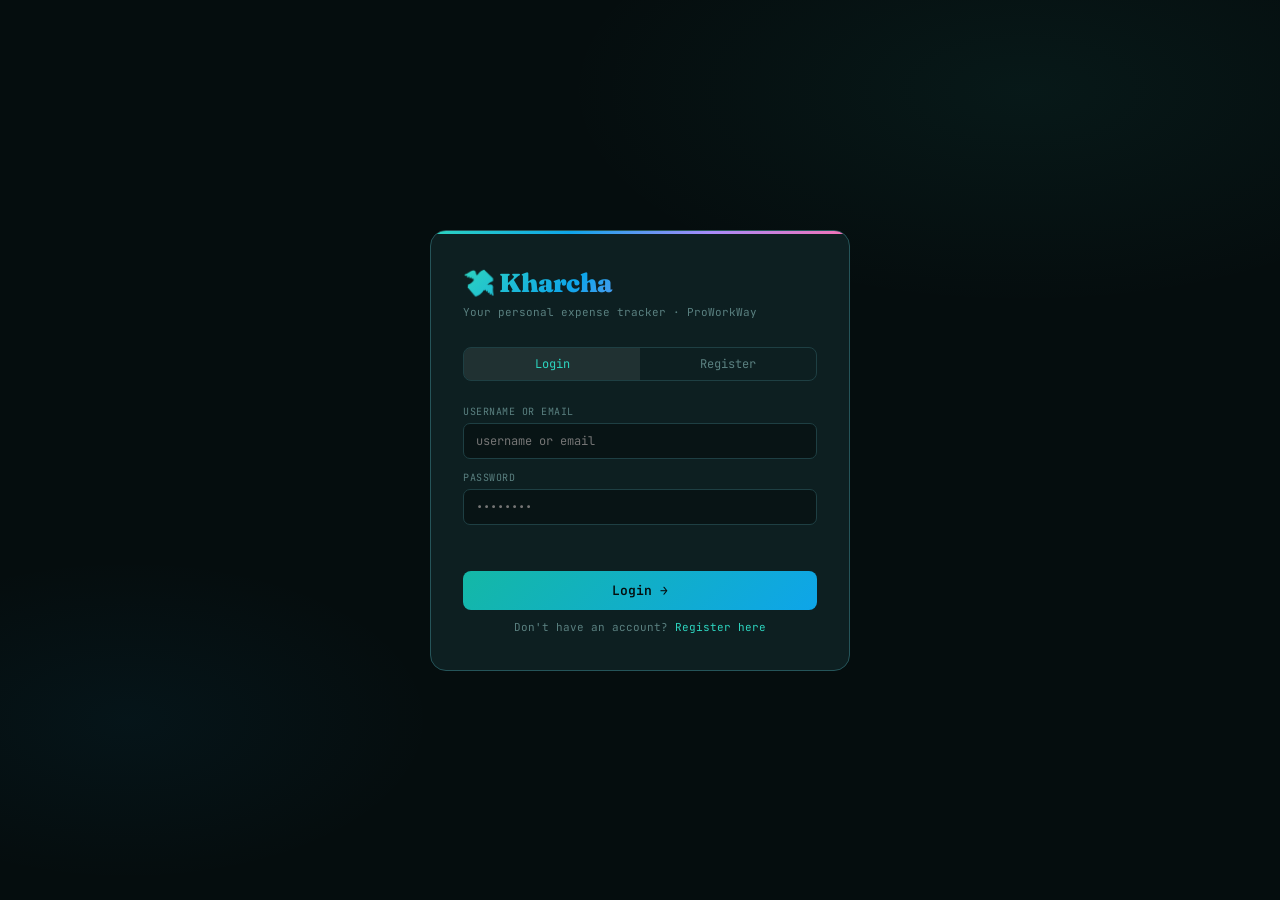
==== commit 01f5f7fb: "fix: Drive modal infinite loop fix feat: Google Drive backup/restore feat: Thermal receipt invoice P" ====
--- a/index.html
+++ b/index.html
@@ -2,413 +2,473 @@
 <html lang="en">
 
 <head>
-    <meta charset="UTF-8">
-    <meta name="viewport" content="width=device-width, initial-scale=1.0">
-    <title>Kharcha Tracker · ProWorkWay</title>
-    <link
-        href="https://fonts.googleapis.com/css2?family=Fraunces:wght@400;600;700;900&family=JetBrains+Mono:wght@400;500;600&display=swap"
-        rel="stylesheet">
-    <link rel="icon"
-        href="data:image/svg+xml,<svg xmlns='http://www.w3.org/2000/svg' viewBox='0 0 100 100'><text y='.9em' font-size='90'>💸</text></svg>">
-    <link rel="stylesheet" href="styles.css">
+  <meta charset="UTF-8">
+  <meta name="viewport" content="width=device-width, initial-scale=1.0">
+  <title>Kharcha Tracker · ProWorkWay</title>
+  <link
+    href="https://fonts.googleapis.com/css2?family=Fraunces:wght@400;600;700;900&family=JetBrains+Mono:wght@400;500;600&display=swap"
+    rel="stylesheet">
+  <link rel="icon"
+    href="data:image/svg+xml,<svg xmlns='http://www.w3.org/2000/svg' viewBox='0 0 100 100'><text y='.9em' font-size='90'>💸</text></svg>">
+  <link rel="stylesheet" href="styles.css">
+  <!-- Google APIs for Drive integration -->
+  <script src="https://accounts.google.com/gsi/client" async defer></script>
+  <script src="https://apis.google.com/js/api.js" async defer></script>
 </head>
 
 <body>
 
-    <!-- ═══════════════════════════════════
+  <!-- ═══════════════════════════════════
      AUTH SCREEN
      ═══════════════════════════════════ -->
-    <div id="auth-screen">
-        <div class="auth-box">
-            <div class="auth-logo">💸 Kharcha</div>
-            <div class="auth-tagline">Your personal expense tracker · ProWorkWay</div>
-            <div class="auth-tabs">
-                <button class="auth-tab active" id="tab-login" onclick="switchAuthTab('login')">Login</button>
-                <button class="auth-tab" id="tab-signup" onclick="switchAuthTab('signup')">Register</button>
-            </div>
-
-            <div id="login-form" class="auth-form">
-                <div class="auth-fg">
-                    <label>Username or Email</label>
-                    <input type="text" id="l-ident" placeholder="username or email" autocomplete="username">
-                </div>
-                <div class="auth-fg">
-                    <label>Password</label>
-                    <input type="password" id="l-pass" placeholder="••••••••" autocomplete="current-password"
-                        onkeydown="if(event.key==='Enter')doLogin()">
-                </div>
-                <div class="auth-err" id="login-err"></div>
-                <button class="auth-btn" onclick="doLogin()">Login →</button>
-            </div>
-
-            <div id="signup-form" class="auth-form" style="display:none">
-                <div class="auth-row">
-                    <div class="auth-fg">
-                        <label>Full Name *</label>
-                        <input type="text" id="r-name" placeholder="Rahul Sharma" autocomplete="name">
-                    </div>
-                    <div class="auth-fg">
-                        <label>Username *</label>
-                        <input type="text" id="r-uname" placeholder="rahul123" autocomplete="username">
-                    </div>
-                </div>
-                <div class="auth-fg">
-                    <label>Email Address *</label>
-                    <input type="email" id="r-email" placeholder="rahul@example.com" autocomplete="email">
-                </div>
-                <div class="auth-fg">
-                    <label>Mobile Number *</label>
-                    <input type="tel" id="r-mobile" placeholder="+91 98765 43210" autocomplete="tel">
-                </div>
-                <div class="auth-row">
-                    <div class="auth-fg">
-                        <label>Password *</label>
-                        <input type="password" id="r-pass" placeholder="Min 6 chars" autocomplete="new-password">
-                    </div>
-                    <div class="auth-fg">
-                        <label>Confirm Password *</label>
-                        <input type="password" id="r-pass2" placeholder="Repeat" autocomplete="new-password"
-                            onkeydown="if(event.key==='Enter')doRegister()">
-                    </div>
-                </div>
-                <div class="auth-err" id="signup-err"></div>
-                <button class="auth-btn" onclick="doRegister()">Create Account →</button>
-            </div>
-
-            <div class="auth-switch" id="auth-switch-text">
-                Don't have an account? <span onclick="switchAuthTab('signup')">Register here</span>
-            </div>
-        </div>
-    </div>
-
-    <!-- ═══════════════════════════════════
+  <div id="auth-screen">
+    <div class="auth-box">
+      <div class="auth-logo">💸 Kharcha</div>
+      <div class="auth-tagline">Your personal expense tracker · ProWorkWay</div>
+      <div class="auth-tabs">
+        <button class="auth-tab active" id="tab-login" onclick="switchAuthTab('login')">Login</button>
+        <button class="auth-tab" id="tab-signup" onclick="switchAuthTab('signup')">Register</button>
+      </div>
+
+      <div id="login-form" class="auth-form">
+        <div class="auth-fg">
+          <label>Username or Email</label>
+          <input type="text" id="l-ident" placeholder="username or email" autocomplete="username">
+        </div>
+        <div class="auth-fg">
+          <label>Password</label>
+          <input type="password" id="l-pass" placeholder="••••••••" autocomplete="current-password"
+            onkeydown="if(event.key==='Enter')doLogin()">
+        </div>
+        <div class="auth-err" id="login-err"></div>
+        <button class="auth-btn" onclick="doLogin()">Login →</button>
+      </div>
+
+      <div id="signup-form" class="auth-form" style="display:none">
+        <div class="auth-row">
+          <div class="auth-fg">
+            <label>Full Name *</label>
+            <input type="text" id="r-name" placeholder="Rahul Sharma" autocomplete="name">
+          </div>
+          <div class="auth-fg">
+            <label>Username *</label>
+            <input type="text" id="r-uname" placeholder="rahul123" autocomplete="username">
+          </div>
+        </div>
+        <div class="auth-fg">
+          <label>Email Address *</label>
+          <input type="email" id="r-email" placeholder="rahul@example.com" autocomplete="email">
+        </div>
+        <div class="auth-fg">
+          <label>Mobile Number *</label>
+          <input type="tel" id="r-mobile" placeholder="+91 98765 43210" autocomplete="tel">
+        </div>
+        <div class="auth-row">
+          <div class="auth-fg">
+            <label>Password *</label>
+            <input type="password" id="r-pass" placeholder="Min 6 chars" autocomplete="new-password">
+          </div>
+          <div class="auth-fg">
+            <label>Confirm Password *</label>
+            <input type="password" id="r-pass2" placeholder="Repeat" autocomplete="new-password"
+              onkeydown="if(event.key==='Enter')doRegister()">
+          </div>
+        </div>
+        <div class="auth-err" id="signup-err"></div>
+        <button class="auth-btn" onclick="doRegister()">Create Account →</button>
+      </div>
+
+      <div class="auth-switch" id="auth-switch-text">
+        Don't have an account? <span onclick="switchAuthTab('signup')">Register here</span>
+      </div>
+    </div>
+  </div>
+
+  <!-- ═══════════════════════════════════
      SESSION TIMEOUT OVERLAY
      ═══════════════════════════════════ -->
-    <div id="session-overlay">
-        <div class="session-box">
-            <div class="session-icon">🔒</div>
-            <div class="session-title">Session Timed Out</div>
-            <div class="session-sub" id="session-sub-text">You were inactive. Enter your password to continue.</div>
-            <div class="session-timer-bar">
-                <div class="session-timer-fill" id="session-timer-fill" style="width:100%"></div>
-            </div>
-            <div class="session-fg">
-                <label>Password</label>
-                <input type="password" id="session-pass" placeholder="Enter your password..."
-                    onkeydown="if(event.key==='Enter')unlockSession()">
-            </div>
-            <div class="session-err" id="session-err"></div>
-            <div class="session-btns">
-                <button class="session-unlock" onclick="unlockSession()">Unlock</button>
-                <button class="session-logout" onclick="doLogout()">Logout</button>
-            </div>
-        </div>
-    </div>
-
-    <!-- ═══════════════════════════════════
+  <div id="session-overlay">
+    <div class="session-box">
+      <div class="session-icon">🔒</div>
+      <div class="session-title">Session Timed Out</div>
+      <div class="session-sub" id="session-sub-text">You were inactive. Enter your password to continue.</div>
+      <div class="session-timer-bar">
+        <div class="session-timer-fill" id="session-timer-fill" style="width:100%"></div>
+      </div>
+      <div class="session-fg">
+        <label>Password</label>
+        <input type="password" id="session-pass" placeholder="Enter your password..."
+          onkeydown="if(event.key==='Enter')unlockSession()">
+      </div>
+      <div class="session-err" id="session-err"></div>
+      <div class="session-btns">
+        <button class="session-unlock" onclick="unlockSession()">Unlock</button>
+        <button class="session-logout" onclick="doLogout()">Logout</button>
+      </div>
+    </div>
+  </div>
+
+  <!-- ═══════════════════════════════════
      MAIN APP
      ═══════════════════════════════════ -->
-    <div id="app-screen">
-
-        <!-- TOP BAR -->
-        <div class="topbar">
-            <div class="app-title">💸 Kharcha</div>
-            <div class="topbar-right">
-
-                <!-- Theme Switcher -->
-                <div style="position:relative">
-                    <button class="theme-btn" onclick="toggleThemeDD(event)">🎨 Theme</button>
-                    <div class="theme-dropdown" id="theme-dd"></div>
-                </div>
-
-                <button class="privacy-btn" id="privacy-btn" onclick="togglePrivacy()" title="Toggle Privacy Mode">👁
-                    Privacy</button>
-
-                <div class="nav-tabs">
-                    <button class="nav-tab active" onclick="showPage('shopping',this)">🛒 <span>Shopping</span></button>
-                    <button class="nav-tab" onclick="showPage('bills',this)">💡 <span>Bills</span></button>
-                    <button class="nav-tab" onclick="showPage('reports',this)">📊 <span>Reports</span></button>
-                    <button class="nav-tab" onclick="openModal('settings-modal')">⚙</button>
-                </div>
-
-                <div class="user-pill" onclick="openModal('profile-modal')">
-                    <div class="user-avatar" id="user-avatar-top">?</div>
-                    <span id="user-name-top">User</span>
-                </div>
-            </div>
-        </div>
-
-        <!-- MONTH BAR -->
-        <div class="month-bar">
-            <span class="month-label">Month:</span>
-            <div class="month-select-group">
-                <button class="month-arrow" onclick="shiftMonth(-1)">‹</button>
-                <select id="month-sel" onchange="changeMonth()"></select>
-                <select id="year-sel" onchange="changeMonth()"></select>
-                <button class="month-arrow" onclick="shiftMonth(1)">›</button>
-            </div>
-            <button class="new-month-btn" onclick="createNewMonth()">+ New Month</button>
-        </div>
-
-        <!-- ── SHOPPING PAGE ── -->
-        <div class="page active" id="page-shopping">
-            <div class="overview-grid" id="ov-grid"></div>
-            <div class="toolbar">
-                <button class="btn primary" onclick="openModal('add-category-modal')">+ Category</button>
-                <button class="btn" onclick="openModal('budget-modal')">₹ Budget</button>
-                <button class="btn" onclick="exportData()">↓ Export</button>
-                <button class="btn" onclick="importData()">↑ Import</button>
-            </div>
-            <div class="filter-row">
-                <button class="ftab active" onclick="setFilter('all',this)">All</button>
-                <button class="ftab" onclick="setFilter('pending',this)">Pending</button>
-                <button class="ftab" onclick="setFilter('bought',this)">Bought ✓</button>
-                <button class="ftab" onclick="setFilter('cancelled',this)">Cancelled ✗</button>
-            </div>
-            <div class="categories" id="cat-container"></div>
-        </div>
-
-        <!-- ── BILLS PAGE ── -->
-        <div class="page" id="page-bills">
-            <div class="section-title">💡 Utility Bills <span class="stag">Monthly expenses</span></div>
-            <div class="toolbar">
-                <button class="btn gold-btn" onclick="openTrackModal('bill')">+ Add Bill</button>
-            </div>
-            <div class="tracks-grid" id="bills-container"></div>
-            <div class="sep"></div>
-            <div class="section-title">🏦 EMI <span class="stag">Loan repayments</span></div>
-            <div class="toolbar">
-                <button class="btn indigo-btn" onclick="openTrackModal('emi')">+ Add EMI</button>
-            </div>
-            <div class="tracks-grid" id="emi-container"></div>
-            <div class="sep"></div>
-            <div class="section-title">💚 Savings &amp; Transfers <span class="stag">Amount set aside</span></div>
-            <div class="toolbar">
-                <button class="btn emerald-btn" onclick="openTrackModal('saving')">+ Add Saving</button>
-            </div>
-            <div class="tracks-grid" id="savings-container"></div>
-        </div>
-
-        <!-- ── REPORTS PAGE ── -->
-        <div class="page" id="page-reports">
-            <div class="section-title">📊 Reports</div>
-            <div class="filter-row" style="margin-bottom:22px">
-                <button class="ftab active" onclick="setReportScope('month',this)">This Month</button>
-                <button class="ftab" onclick="setReportScope('all',this)">All Time</button>
-            </div>
-            <div id="reports-content"></div>
-        </div>
-
-    </div><!-- /#app-screen -->
-
-    <!-- ═══════════════════════════════════
+  <div id="app-screen">
+
+    <!-- TOP BAR -->
+    <div class="topbar">
+      <div class="app-title">💸 Kharcha</div>
+      <div class="topbar-right">
+
+        <!-- Theme Switcher -->
+        <div style="position:relative">
+          <button class="theme-btn" onclick="toggleThemeDD(event)">🎨 Theme</button>
+          <div class="theme-dropdown" id="theme-dd"></div>
+        </div>
+
+        <button class="privacy-btn" id="privacy-btn" onclick="togglePrivacy()" title="Toggle Privacy Mode">👁
+          Privacy</button>
+
+        <div class="nav-tabs">
+          <button class="nav-tab active" onclick="showPage('shopping',this)">🛒 <span>Shopping</span></button>
+          <button class="nav-tab" onclick="showPage('bills',this)">💡 <span>Bills</span></button>
+          <button class="nav-tab" onclick="showPage('reports',this)">📊 <span>Reports</span></button>
+          <button class="nav-tab" onclick="openModal('settings-modal')">⚙</button>
+        </div>
+
+        <div class="user-pill" onclick="openModal('profile-modal')">
+          <div class="user-avatar" id="user-avatar-top">?</div>
+          <span id="user-name-top">User</span>
+        </div>
+      </div>
+    </div>
+
+    <!-- MONTH BAR -->
+    <div class="month-bar">
+      <span class="month-label">Month:</span>
+      <div class="month-select-group">
+        <button class="month-arrow" onclick="shiftMonth(-1)">‹</button>
+        <select id="month-sel" onchange="changeMonth()"></select>
+        <select id="year-sel" onchange="changeMonth()"></select>
+        <button class="month-arrow" onclick="shiftMonth(1)">›</button>
+      </div>
+      <button class="new-month-btn" onclick="createNewMonth()">+ New Month</button>
+    </div>
+
+    <!-- ── SHOPPING PAGE ── -->
+    <div class="page active" id="page-shopping">
+      <div class="overview-grid" id="ov-grid"></div>
+      <div class="toolbar">
+        <button class="btn primary" onclick="openModal('add-category-modal')">+ Category</button>
+        <button class="btn" onclick="openModal('budget-modal')">₹ Budget</button>
+        <button class="btn" onclick="exportData()">↓ JSON</button>
+        <button class="btn" onclick="importData()">↑ JSON</button>
+        <button class="btn emerald-btn" onclick="openModal('drive-modal')">☁ Drive</button>
+        <button class="btn gold-btn" onclick="printInvoice()">🖨 Invoice PDF</button>
+      </div>
+      <div class="filter-row">
+        <button class="ftab active" onclick="setFilter('all',this)">All</button>
+        <button class="ftab" onclick="setFilter('pending',this)">Pending</button>
+        <button class="ftab" onclick="setFilter('bought',this)">Bought ✓</button>
+        <button class="ftab" onclick="setFilter('cancelled',this)">Cancelled ✗</button>
+      </div>
+      <div class="categories" id="cat-container"></div>
+    </div>
+
+    <!-- ── BILLS PAGE ── -->
+    <div class="page" id="page-bills">
+      <div class="section-title">💡 Utility Bills <span class="stag">Monthly expenses</span></div>
+      <div class="toolbar">
+        <button class="btn gold-btn" onclick="openTrackModal('bill')">+ Add Bill</button>
+      </div>
+      <div class="tracks-grid" id="bills-container"></div>
+      <div class="sep"></div>
+      <div class="section-title">🏦 EMI <span class="stag">Loan repayments</span></div>
+      <div class="toolbar">
+        <button class="btn indigo-btn" onclick="openTrackModal('emi')">+ Add EMI</button>
+      </div>
+      <div class="tracks-grid" id="emi-container"></div>
+      <div class="sep"></div>
+      <div class="section-title">💚 Savings &amp; Transfers <span class="stag">Amount set aside</span></div>
+      <div class="toolbar">
+        <button class="btn emerald-btn" onclick="openTrackModal('saving')">+ Add Saving</button>
+      </div>
+      <div class="tracks-grid" id="savings-container"></div>
+    </div>
+
+    <!-- ── REPORTS PAGE ── -->
+    <div class="page" id="page-reports">
+      <div class="section-title">📊 Reports</div>
+      <div class="filter-row" style="margin-bottom:22px">
+        <button class="ftab active" onclick="setReportScope('month',this)">This Month</button>
+        <button class="ftab" onclick="setReportScope('all',this)">All Time</button>
+      </div>
+      <div id="reports-content"></div>
+    </div>
+
+  </div><!-- /#app-screen -->
+
+  <!-- ═══════════════════════════════════
      MODALS
      ═══════════════════════════════════ -->
 
-    <!-- Profile -->
-    <div class="modal-overlay" id="profile-modal">
-        <div class="modal">
-            <h2>My Profile</h2>
-            <div id="profile-info"
-                style="margin-bottom:16px;padding:14px;background:var(--surface2);border:1px solid var(--border);border-radius:10px;font-size:12px;line-height:2">
-            </div>
-            <div class="modal-actions">
-                <button class="btn" style="color:var(--rose);border-color:rgba(251,113,133,.3)"
-                    onclick="closeModal('profile-modal');doLogout()">Logout</button>
-                <button class="btn primary" onclick="closeModal('profile-modal')">Close</button>
-            </div>
-        </div>
-    </div>
-
-    <!-- Add / Edit Item -->
-    <div class="modal-overlay" id="add-item-modal">
-        <div class="modal">
-            <h2 id="item-modal-title">Add Item</h2>
-            <input type="hidden" id="ei-cat">
-            <input type="hidden" id="ei-item">
-            <div class="fg"><label>Item Name *</label><input type="text" id="ei-name" placeholder="e.g. Philips Bottle">
-            </div>
-            <div class="fg"><label>Platform</label><select id="ei-platform"></select></div>
-            <div class="fg"><label>Quantity</label><input type="number" id="ei-qty" value="1" min="1"></div>
-            <div class="fg">
-                <label>Prices (₹)</label>
-                <div class="price-grid2">
-                    <div><label style="font-size:9px;color:var(--muted)">MRP</label><input type="number" id="ei-mrp"
-                            placeholder="0"></div>
-                    <div><label style="font-size:9px;color:var(--muted)">Actual paid</label><input type="number"
-                            id="ei-actual" placeholder="0"></div>
-                </div>
-            </div>
-            <div class="fg"><label>Bought Date</label><input type="date" id="ei-date" style="color-scheme:dark"></div>
-            <div class="fg"><label>Notes</label><input type="text" id="ei-notes" placeholder="Optional"></div>
-            <div class="modal-actions">
-                <button class="btn" onclick="closeModal('add-item-modal')">Cancel</button>
-                <button class="btn primary" onclick="saveItem()">Save</button>
-            </div>
-        </div>
-    </div>
-
-    <!-- Toast -->
-    <div class="toast" id="toast">
-        <div class="toast-icon">⚠️</div>
-        <div class="toast-body">
-            <div class="toast-title" id="toast-title"></div>
-            <div class="toast-msg" id="toast-msg"></div>
-        </div>
-    </div>
-
-    <!-- Add / Edit Category -->
-    <div class="modal-overlay" id="add-category-modal">
-        <div class="modal">
-            <h2 id="cat-modal-title">Add Category</h2>
-            <input type="hidden" id="edit-cat-id-modal">
-            <div class="fg"><label>Category Name *</label><input type="text" id="cat-name-input"
-                    placeholder="e.g. For Baby"></div>
-            <div class="fg">
-                <label>Category Budget (₹) <span style="color:var(--muted);font-size:9px">— optional, 0 = no
-                        limit</span></label>
-                <input type="number" id="cat-budget-input" placeholder="0" step="0.01" min="0" value="0">
-            </div>
-            <div class="modal-actions">
-                <button class="btn" onclick="closeModal('add-category-modal')">Cancel</button>
-                <button class="btn primary" onclick="saveCategory()">Save</button>
-            </div>
-        </div>
-    </div>
-
-    <!-- Budget -->
-    <div class="modal-overlay" id="budget-modal">
-        <div class="modal">
-            <h2>Set Budget</h2>
-            <div class="fg"><label>Total Shopping Budget (₹)</label><input type="number" id="budget-inp"
-                    placeholder="15000" step="0.01"></div>
-            <div class="modal-actions">
-                <button class="btn" onclick="closeModal('budget-modal')">Cancel</button>
-                <button class="btn primary" onclick="saveBudget()">Save</button>
-            </div>
-        </div>
-    </div>
-
-    <!-- Track (Bill / EMI / Saving) -->
-    <div class="modal-overlay" id="track-modal">
-        <div class="modal">
-            <h2 id="track-modal-title">Add Bill</h2>
-            <input type="hidden" id="et-type">
-            <input type="hidden" id="et-id">
-            <div class="fg"><label>Name *</label><input type="text" id="et-name"
-                    placeholder="e.g. Electricity, Home Loan..."></div>
-            <div class="fg"><label>Amount (₹) *</label><input type="number" id="et-amount" placeholder="0" step="0.01">
-            </div>
-            <div class="fg" id="et-due-group"><label>Due Date</label><input type="text" id="et-due"
-                    placeholder="e.g. 5th, 15th..."></div>
-            <div class="fg" id="et-bank-group"><label>Account / Bank</label><input type="text" id="et-bank"
-                    placeholder="e.g. SBI, HDFC..."></div>
-            <div class="fg" id="et-emi-extra" style="display:none">
-                <label>Remaining EMIs</label><input type="number" id="et-remaining" placeholder="e.g. 18">
-            </div>
-            <div class="fg"><label>Notes</label><input type="text" id="et-notes" placeholder="Optional"></div>
-            <div class="modal-actions">
-                <button class="btn" onclick="closeModal('track-modal')">Cancel</button>
-                <button class="btn primary" onclick="saveTrack()">Save</button>
-            </div>
-        </div>
-    </div>
-
-    <!-- New Month -->
-    <div class="modal-overlay" id="new-month-modal">
-        <div class="modal">
-            <h2>Create New Month</h2>
-            <div class="fg"><label>Month</label>
-                <select id="nm-month">
-                    <option value="0">January</option>
-                    <option value="1">February</option>
-                    <option value="2">March</option>
-                    <option value="3">April</option>
-                    <option value="4">May</option>
-                    <option value="5">June</option>
-                    <option value="6">July</option>
-                    <option value="7">August</option>
-                    <option value="8">September</option>
-                    <option value="9">October</option>
-                    <option value="10">November</option>
-                    <option value="11">December</option>
-                </select>
-            </div>
-            <div class="fg"><label>Year</label><input type="number" id="nm-year" value="2025" min="2020" max="2035">
-            </div>
-            <div class="fg">
-                <label>Copy Default Categories &amp; Items?</label>
-                <select id="nm-copy">
-                    <option value="default">Yes — add default template</option>
-                    <option value="none">No — start empty</option>
-                </select>
-            </div>
-            <div class="modal-actions">
-                <button class="btn" onclick="closeModal('new-month-modal')">Cancel</button>
-                <button class="btn primary" onclick="confirmNewMonth()">Create</button>
-            </div>
-        </div>
-    </div>
-
-    <!-- Settings -->
-    <div class="modal-overlay" id="settings-modal">
-        <div class="modal">
-            <h2>Settings</h2>
-            <div class="fg">
-                <label>Session Timeout</label>
-                <p style="font-size:10px;color:var(--muted);margin-bottom:8px">Screen locks after this many minutes of
-                    inactivity.</p>
-                <div class="timeout-row">
-                    <input type="number" id="timeout-minutes" min="1" max="60" value="5"
-                        onchange="saveTimeoutSetting()">
-                    <span>minutes</span>
-                </div>
-            </div>
-            <div class="sep"></div>
-            <div class="fg">
-                <label>Platforms</label>
-                <div class="chip-row" id="platform-chips"></div>
-                <div class="add-chip-row">
-                    <input type="text" id="new-plat" placeholder="Add platform..."
-                        onkeydown="if(event.key==='Enter')addPlatform()">
-                    <button class="btn primary" onclick="addPlatform()">Add</button>
-                </div>
-            </div>
-            <div class="sep"></div>
-            <div class="fg">
-                <label>Default Categories Template</label>
-                <p style="font-size:10px;color:var(--muted);margin-bottom:8px">These categories are auto-added when you
-                    create a new month.</p>
-                <button class="btn" onclick="openModal('default-cats-modal')">Edit Template →</button>
-            </div>
-            <div class="modal-actions">
-                <button class="btn primary" onclick="closeModal('settings-modal')">Done</button>
-            </div>
-        </div>
-    </div>
-
-    <!-- Default Template Editor -->
-    <div class="modal-overlay" id="default-cats-modal">
-        <div class="modal" style="max-width:520px">
-            <h2>Default Template</h2>
-            <p style="font-size:10px;color:var(--muted);margin-bottom:14px">Edit default categories with budget + items
-                for new months.</p>
-            <div id="template-editor"></div>
-            <div style="margin-top:14px;display:flex;gap:8px;flex-wrap:wrap">
-                <input type="text" id="tmpl-cat-name" placeholder="New category name..."
-                    style="flex:1;min-width:120px;background:var(--bg2);border:1px solid var(--border);color:var(--text);border-radius:6px;padding:7px 10px;font-family:'JetBrains Mono',monospace;font-size:11px;outline:none;">
-                <input type="number" id="tmpl-cat-budget" placeholder="Budget ₹ (0=no limit)"
-                    style="width:150px;background:var(--bg2);border:1px solid var(--border);color:var(--text);border-radius:6px;padding:7px 10px;font-family:'JetBrains Mono',monospace;font-size:11px;outline:none;"
-                    min="0" value="0">
-                <button class="btn primary" onclick="addTemplateCategory()">+ Category</button>
-            </div>
-            <div class="modal-actions">
-                <button class="btn primary" onclick="closeModal('default-cats-modal')">Done</button>
-            </div>
-        </div>
-    </div>
-
-    <script src="app.js"></script>
+  <!-- Profile -->
+  <div class="modal-overlay" id="profile-modal">
+    <div class="modal">
+      <h2>My Profile</h2>
+      <div id="profile-info"
+        style="margin-bottom:16px;padding:14px;background:var(--surface2);border:1px solid var(--border);border-radius:10px;font-size:12px;line-height:2">
+      </div>
+      <div class="modal-actions">
+        <button class="btn" style="color:var(--rose);border-color:rgba(251,113,133,.3)"
+          onclick="closeModal('profile-modal');doLogout()">Logout</button>
+        <button class="btn primary" onclick="closeModal('profile-modal')">Close</button>
+      </div>
+    </div>
+  </div>
+
+  <!-- Add / Edit Item -->
+  <div class="modal-overlay" id="add-item-modal">
+    <div class="modal">
+      <h2 id="item-modal-title">Add Item</h2>
+      <input type="hidden" id="ei-cat">
+      <input type="hidden" id="ei-item">
+      <div class="fg"><label>Item Name *</label><input type="text" id="ei-name" placeholder="e.g. Philips Bottle"></div>
+      <div class="fg"><label>Platform</label><select id="ei-platform"></select></div>
+      <div class="fg"><label>Quantity</label><input type="number" id="ei-qty" value="1" min="1"></div>
+      <div class="fg">
+        <label>Prices (₹)</label>
+        <div class="price-grid2">
+          <div><label style="font-size:9px;color:var(--muted)">MRP</label><input type="number" id="ei-mrp"
+              placeholder="0"></div>
+          <div><label style="font-size:9px;color:var(--muted)">Actual paid</label><input type="number" id="ei-actual"
+              placeholder="0"></div>
+        </div>
+      </div>
+      <div class="fg"><label>Bought Date</label><input type="date" id="ei-date" style="color-scheme:dark"></div>
+      <div class="fg"><label>Notes</label><input type="text" id="ei-notes" placeholder="Optional"></div>
+      <div class="modal-actions">
+        <button class="btn" onclick="closeModal('add-item-modal')">Cancel</button>
+        <button class="btn primary" onclick="saveItem()">Save</button>
+      </div>
+    </div>
+  </div>
+
+  <!-- Toast -->
+  <div class="toast" id="toast">
+    <div class="toast-icon">⚠️</div>
+    <div class="toast-body">
+      <div class="toast-title" id="toast-title"></div>
+      <div class="toast-msg" id="toast-msg"></div>
+    </div>
+  </div>
+
+  <!-- Add / Edit Category -->
+  <div class="modal-overlay" id="add-category-modal">
+    <div class="modal">
+      <h2 id="cat-modal-title">Add Category</h2>
+      <input type="hidden" id="edit-cat-id-modal">
+      <div class="fg"><label>Category Name *</label><input type="text" id="cat-name-input" placeholder="e.g. For Baby">
+      </div>
+      <div class="fg">
+        <label>Category Budget (₹) <span style="color:var(--muted);font-size:9px">— optional, 0 = no
+            limit</span></label>
+        <input type="number" id="cat-budget-input" placeholder="0" step="0.01" min="0" value="0">
+      </div>
+      <div class="modal-actions">
+        <button class="btn" onclick="closeModal('add-category-modal')">Cancel</button>
+        <button class="btn primary" onclick="saveCategory()">Save</button>
+      </div>
+    </div>
+  </div>
+
+  <!-- Budget -->
+  <div class="modal-overlay" id="budget-modal">
+    <div class="modal">
+      <h2>Set Budget</h2>
+      <div class="fg"><label>Total Shopping Budget (₹)</label><input type="number" id="budget-inp" placeholder="15000"
+          step="0.01"></div>
+      <div class="modal-actions">
+        <button class="btn" onclick="closeModal('budget-modal')">Cancel</button>
+        <button class="btn primary" onclick="saveBudget()">Save</button>
+      </div>
+    </div>
+  </div>
+
+  <!-- Track (Bill / EMI / Saving) -->
+  <div class="modal-overlay" id="track-modal">
+    <div class="modal">
+      <h2 id="track-modal-title">Add Bill</h2>
+      <input type="hidden" id="et-type">
+      <input type="hidden" id="et-id">
+      <div class="fg"><label>Name *</label><input type="text" id="et-name" placeholder="e.g. Electricity, Home Loan...">
+      </div>
+      <div class="fg"><label>Amount (₹) *</label><input type="number" id="et-amount" placeholder="0" step="0.01"></div>
+      <div class="fg" id="et-due-group"><label>Due Date</label><input type="text" id="et-due"
+          placeholder="e.g. 5th, 15th..."></div>
+      <div class="fg" id="et-bank-group"><label>Account / Bank</label><input type="text" id="et-bank"
+          placeholder="e.g. SBI, HDFC..."></div>
+      <div class="fg" id="et-emi-extra" style="display:none">
+        <label>Remaining EMIs</label><input type="number" id="et-remaining" placeholder="e.g. 18">
+      </div>
+      <div class="fg"><label>Notes</label><input type="text" id="et-notes" placeholder="Optional"></div>
+      <div class="modal-actions">
+        <button class="btn" onclick="closeModal('track-modal')">Cancel</button>
+        <button class="btn primary" onclick="saveTrack()">Save</button>
+      </div>
+    </div>
+  </div>
+
+  <!-- New Month -->
+  <div class="modal-overlay" id="new-month-modal">
+    <div class="modal">
+      <h2>Create New Month</h2>
+      <div class="fg"><label>Month</label>
+        <select id="nm-month">
+          <option value="0">January</option>
+          <option value="1">February</option>
+          <option value="2">March</option>
+          <option value="3">April</option>
+          <option value="4">May</option>
+          <option value="5">June</option>
+          <option value="6">July</option>
+          <option value="7">August</option>
+          <option value="8">September</option>
+          <option value="9">October</option>
+          <option value="10">November</option>
+          <option value="11">December</option>
+        </select>
+      </div>
+      <div class="fg"><label>Year</label><input type="number" id="nm-year" value="2025" min="2020" max="2035"></div>
+      <div class="fg">
+        <label>Copy Default Categories &amp; Items?</label>
+        <select id="nm-copy">
+          <option value="default">Yes — add default template</option>
+          <option value="none">No — start empty</option>
+        </select>
+      </div>
+      <div class="modal-actions">
+        <button class="btn" onclick="closeModal('new-month-modal')">Cancel</button>
+        <button class="btn primary" onclick="confirmNewMonth()">Create</button>
+      </div>
+    </div>
+  </div>
+
+  <!-- Settings -->
+  <div class="modal-overlay" id="settings-modal">
+    <div class="modal">
+      <h2>Settings</h2>
+      <div class="fg">
+        <label>Session Timeout</label>
+        <p style="font-size:10px;color:var(--muted);margin-bottom:8px">Screen locks after this many minutes of
+          inactivity.</p>
+        <div class="timeout-row">
+          <input type="number" id="timeout-minutes" min="1" max="60" value="5" onchange="saveTimeoutSetting()">
+          <span>minutes</span>
+        </div>
+      </div>
+      <div class="sep"></div>
+      <div class="fg">
+        <label>Platforms</label>
+        <div class="chip-row" id="platform-chips"></div>
+        <div class="add-chip-row">
+          <input type="text" id="new-plat" placeholder="Add platform..."
+            onkeydown="if(event.key==='Enter')addPlatform()">
+          <button class="btn primary" onclick="addPlatform()">Add</button>
+        </div>
+      </div>
+      <div class="sep"></div>
+      <div class="fg">
+        <label>Default Categories Template</label>
+        <p style="font-size:10px;color:var(--muted);margin-bottom:8px">These categories are auto-added when you create a
+          new month.</p>
+        <button class="btn" onclick="openModal('default-cats-modal')">Edit Template →</button>
+      </div>
+      <div class="modal-actions">
+        <button class="btn primary" onclick="closeModal('settings-modal')">Done</button>
+      </div>
+    </div>
+  </div>
+
+  <!-- Default Template Editor -->
+  <div class="modal-overlay" id="default-cats-modal">
+    <div class="modal" style="max-width:520px">
+      <h2>Default Template</h2>
+      <p style="font-size:10px;color:var(--muted);margin-bottom:14px">Edit default categories with budget + items for
+        new months.</p>
+      <div id="template-editor"></div>
+      <div style="margin-top:14px;display:flex;gap:8px;flex-wrap:wrap">
+        <input type="text" id="tmpl-cat-name" placeholder="New category name..."
+          style="flex:1;min-width:120px;background:var(--bg2);border:1px solid var(--border);color:var(--text);border-radius:6px;padding:7px 10px;font-family:'JetBrains Mono',monospace;font-size:11px;outline:none;">
+        <input type="number" id="tmpl-cat-budget" placeholder="Budget ₹ (0=no limit)"
+          style="width:150px;background:var(--bg2);border:1px solid var(--border);color:var(--text);border-radius:6px;padding:7px 10px;font-family:'JetBrains Mono',monospace;font-size:11px;outline:none;"
+          min="0" value="0">
+        <button class="btn primary" onclick="addTemplateCategory()">+ Category</button>
+      </div>
+      <div class="modal-actions">
+        <button class="btn primary" onclick="closeModal('default-cats-modal')">Done</button>
+      </div>
+    </div>
+  </div>
+
+  <!-- Google Drive Modal -->
+  <div class="modal-overlay" id="drive-modal">
+    <div class="modal" style="max-width:440px">
+      <h2>☁ Google Drive Backup</h2>
+      <div id="drive-not-configured" style="display:block">
+        <p style="font-size:11px;color:var(--muted);margin-bottom:14px;line-height:1.7">
+          Apna Google OAuth Client ID daalein taaki backup seedha Drive mein save ho.<br>
+          <a href="https://console.cloud.google.com/apis/credentials" target="_blank" style="color:var(--accent)">Google
+            Cloud Console</a> se banayein.
+        </p>
+        <div class="fg">
+          <label>Google OAuth Client ID</label>
+          <input type="text" id="drive-client-id" placeholder="xxxx.apps.googleusercontent.com" style="font-size:11px">
+        </div>
+        <div class="fg">
+          <label>App Name (Drive mein folder ka naam)</label>
+          <input type="text" id="drive-app-name" value="Kharcha Tracker">
+        </div>
+        <div class="modal-actions">
+          <button class="btn" onclick="closeModal('drive-modal')">Cancel</button>
+          <button class="btn primary" onclick="saveDriveConfig()">Save & Connect →</button>
+        </div>
+      </div>
+      <div id="drive-connected" style="display:none">
+        <div id="drive-user-info"
+          style="display:flex;align-items:center;gap:10px;padding:12px;background:var(--surface2);border:1px solid var(--border);border-radius:8px;margin-bottom:16px">
+          <div style="font-size:24px">👤</div>
+          <div>
+            <div id="drive-user-name" style="font-size:13px;font-weight:600;color:var(--text)"></div>
+            <div id="drive-user-email" style="font-size:10px;color:var(--muted)"></div>
+          </div>
+          <button class="btn"
+            style="margin-left:auto;font-size:10px;color:var(--rose);border-color:rgba(251,113,133,.3)"
+            onclick="driveSignOut()">Sign Out</button>
+        </div>
+        <div style="display:flex;flex-direction:column;gap:10px;margin-bottom:16px">
+          <button class="btn emerald-btn" style="justify-content:center;padding:12px" onclick="driveBackup()">
+            ↑ &nbsp; Backup to Drive
+          </button>
+          <button class="btn indigo-btn" style="justify-content:center;padding:12px" onclick="driveRestore()">
+            ↓ &nbsp; Restore from Drive
+          </button>
+        </div>
+        <div id="drive-status" style="font-size:11px;color:var(--muted);text-align:center;min-height:18px"></div>
+        <div style="margin-top:10px">
+          <button class="btn" style="font-size:10px;width:100%;justify-content:center" onclick="showDriveConfig()">⚙
+            Change Settings</button>
+        </div>
+      </div>
+      <div id="drive-signing-in" style="display:none;text-align:center;padding:20px">
+        <div style="font-size:28px;margin-bottom:10px">⏳</div>
+        <div style="font-size:12px;color:var(--muted)">Google se connect ho raha hai...</div>
+      </div>
+    </div>
+  </div>
+
+  <!-- Invoice Print Frame (hidden, revealed on print) -->
+  <div id="invoice-print-area" style="display:none"></div>
+
+  <script src="app.js"></script>
 </body>
 
-</html>
+</html>
--- a/styles.css
+++ b/styles.css
@@ -0,0 +1,2160 @@
+/* ════════════════════════════════════════════════════════
+   KHARCHA TRACKER — styles.css
+   Themes: peacock, light, dark, dracula, sky, forest,
+           desert, snow, sunset, neon, rose, ocean
+   ════════════════════════════════════════════════════════ */
+
+/* ── PEACOCK (default) ── */
+:root,
+[data-theme="peacock"] {
+  --bg: #050d0e;
+  --bg2: #081415;
+  --surface: #0d1f21;
+  --surface2: #122628;
+  --surface3: #183234;
+  --border: #1e3f43;
+  --border2: #255459;
+  --accent: #2dd4bf;
+  --accent2: #14b8a6;
+  --accent-alt: #0ea5e9;
+  --gold: #f59e0b;
+  --gold2: #fbbf24;
+  --emerald: #10b981;
+  --indigo: #6366f1;
+  --rose: #fb7185;
+  --peacock: #0ea5e9;
+  --iridescent: linear-gradient(135deg, #2dd4bf, #0ea5e9, #a78bfa, #f472b6);
+  --text: #e0f2f1;
+  --text2: #a0bebe;
+  --muted: #5a8080;
+  --r: 10px;
+  --shadow: 0 8px 32px rgba(0, 0, 0, .5);
+  --body-bg-img:
+    radial-gradient(ellipse 60% 40% at 80% 10%, rgba(45, 212, 191, .06) 0%, transparent 60%),
+    radial-gradient(ellipse 40% 30% at 10% 80%, rgba(14, 165, 233, .05) 0%, transparent 60%);
+}
+
+/* ── LIGHT ── */
+[data-theme="light"] {
+  --bg: #f4f7f8;
+  --bg2: #ffffff;
+  --surface: #ffffff;
+  --surface2: #eef2f3;
+  --surface3: #e2e8ea;
+  --border: #ccd7d9;
+  --border2: #a8bfc3;
+  --accent: #0d9488;
+  --accent2: #0f766e;
+  --accent-alt: #0284c7;
+  --gold: #d97706;
+  --gold2: #f59e0b;
+  --emerald: #059669;
+  --indigo: #4f46e5;
+  --rose: #e11d48;
+  --peacock: #0284c7;
+  --iridescent: linear-gradient(135deg, #0d9488, #0284c7, #7c3aed, #db2777);
+  --text: #0f2426;
+  --text2: #3d6366;
+  --muted: #7a9fa3;
+  --shadow: 0 4px 24px rgba(0, 0, 0, .1);
+  --body-bg-img:
+    radial-gradient(ellipse 60% 40% at 80% 10%, rgba(13, 148, 136, .06) 0%, transparent 60%),
+    radial-gradient(ellipse 40% 30% at 10% 80%, rgba(2, 132, 199, .04) 0%, transparent 60%);
+}
+
+/* ── DARK ── */
+[data-theme="dark"] {
+  --bg: #0a0a0a;
+  --bg2: #111111;
+  --surface: #1a1a1a;
+  --surface2: #222222;
+  --surface3: #2a2a2a;
+  --border: #333333;
+  --border2: #444444;
+  --accent: #a3a3a3;
+  --accent2: #737373;
+  --accent-alt: #d4d4d4;
+  --gold: #facc15;
+  --gold2: #fde047;
+  --emerald: #4ade80;
+  --indigo: #818cf8;
+  --rose: #f87171;
+  --peacock: #60a5fa;
+  --iridescent: linear-gradient(135deg, #a3a3a3, #d4d4d4, #818cf8, #f87171);
+  --text: #f5f5f5;
+  --text2: #a3a3a3;
+  --muted: #525252;
+  --shadow: 0 8px 32px rgba(0, 0, 0, .7);
+  --body-bg-img:
+    radial-gradient(ellipse 60% 40% at 80% 10%, rgba(163, 163, 163, .04) 0%, transparent 60%),
+    radial-gradient(ellipse 40% 30% at 10% 80%, rgba(96, 165, 250, .03) 0%, transparent 60%);
+}
+
+/* ── DRACULA ── */
+[data-theme="dracula"] {
+  --bg: #1e1e2e;
+  --bg2: #181825;
+  --surface: #242436;
+  --surface2: #2a2a40;
+  --surface3: #313145;
+  --border: #45475a;
+  --border2: #585b70;
+  --accent: #bd93f9;
+  --accent2: #a77bfa;
+  --accent-alt: #8be9fd;
+  --gold: #f1fa8c;
+  --gold2: #ffffa5;
+  --emerald: #50fa7b;
+  --indigo: #bd93f9;
+  --rose: #ff5555;
+  --peacock: #8be9fd;
+  --iridescent: linear-gradient(135deg, #bd93f9, #8be9fd, #50fa7b, #ff79c6);
+  --text: #f8f8f2;
+  --text2: #cdd6f4;
+  --muted: #6272a4;
+  --shadow: 0 8px 32px rgba(0, 0, 0, .6);
+  --body-bg-img:
+    radial-gradient(ellipse 60% 40% at 80% 10%, rgba(189, 147, 249, .07) 0%, transparent 60%),
+    radial-gradient(ellipse 40% 30% at 10% 80%, rgba(139, 233, 253, .05) 0%, transparent 60%);
+}
+
+/* ── SKY ── */
+[data-theme="sky"] {
+  --bg: #020c18;
+  --bg2: #04111f;
+  --surface: #081c30;
+  --surface2: #0d2540;
+  --surface3: #122d4c;
+  --border: #1a3f60;
+  --border2: #215278;
+  --accent: #38bdf8;
+  --accent2: #0ea5e9;
+  --accent-alt: #7dd3fc;
+  --gold: #fbbf24;
+  --gold2: #fde68a;
+  --emerald: #34d399;
+  --indigo: #a78bfa;
+  --rose: #fb7185;
+  --peacock: #38bdf8;
+  --iridescent: linear-gradient(135deg, #38bdf8, #7dd3fc, #a78bfa, #fb7185);
+  --text: #e0f2fe;
+  --text2: #93c5fd;
+  --muted: #3b6ea5;
+  --shadow: 0 8px 32px rgba(0, 0, 0, .6);
+  --body-bg-img:
+    radial-gradient(ellipse 60% 40% at 80% 10%, rgba(56, 189, 248, .08) 0%, transparent 60%),
+    radial-gradient(ellipse 40% 30% at 10% 80%, rgba(125, 211, 252, .05) 0%, transparent 60%);
+}
+
+/* ── FOREST ── */
+[data-theme="forest"] {
+  --bg: #040d06;
+  --bg2: #07120a;
+  --surface: #0c1e10;
+  --surface2: #122617;
+  --surface3: #172e1c;
+  --border: #1e4427;
+  --border2: #265833;
+  --accent: #4ade80;
+  --accent2: #22c55e;
+  --accent-alt: #86efac;
+  --gold: #fbbf24;
+  --gold2: #fde68a;
+  --emerald: #4ade80;
+  --indigo: #a3e635;
+  --rose: #fb7185;
+  --peacock: #34d399;
+  --iridescent: linear-gradient(135deg, #4ade80, #86efac, #a3e635, #fbbf24);
+  --text: #dcfce7;
+  --text2: #86efac;
+  --muted: #4a7a57;
+  --shadow: 0 8px 32px rgba(0, 0, 0, .55);
+  --body-bg-img:
+    radial-gradient(ellipse 60% 40% at 80% 10%, rgba(74, 222, 128, .07) 0%, transparent 60%),
+    radial-gradient(ellipse 40% 30% at 10% 80%, rgba(52, 211, 153, .05) 0%, transparent 60%);
+}
+
+/* ── DESERT ── */
+[data-theme="desert"] {
+  --bg: #100b04;
+  --bg2: #180f06;
+  --surface: #261609;
+  --surface2: #311c0b;
+  --surface3: #3c230e;
+  --border: #5c3515;
+  --border2: #7a471e;
+  --accent: #fb923c;
+  --accent2: #f97316;
+  --accent-alt: #fcd34d;
+  --gold: #fcd34d;
+  --gold2: #fde68a;
+  --emerald: #86efac;
+  --indigo: #c084fc;
+  --rose: #fca5a5;
+  --peacock: #fdba74;
+  --iridescent: linear-gradient(135deg, #fb923c, #fcd34d, #f97316, #fbbf24);
+  --text: #fef3c7;
+  --text2: #fcd34d;
+  --muted: #92652e;
+  --shadow: 0 8px 32px rgba(0, 0, 0, .6);
+  --body-bg-img:
+    radial-gradient(ellipse 60% 40% at 80% 10%, rgba(251, 146, 60, .08) 0%, transparent 60%),
+    radial-gradient(ellipse 40% 30% at 10% 80%, rgba(252, 211, 77, .05) 0%, transparent 60%);
+}
+
+/* ── SNOW ── */
+[data-theme="snow"] {
+  --bg: #f0f5ff;
+  --bg2: #ffffff;
+  --surface: #ffffff;
+  --surface2: #e8eeff;
+  --surface3: #dde5ff;
+  --border: #bfcfff;
+  --border2: #99b0ff;
+  --accent: #4f46e5;
+  --accent2: #6366f1;
+  --accent-alt: #818cf8;
+  --gold: #d97706;
+  --gold2: #f59e0b;
+  --emerald: #059669;
+  --indigo: #7c3aed;
+  --rose: #e11d48;
+  --peacock: #0284c7;
+  --iridescent: linear-gradient(135deg, #4f46e5, #818cf8, #c084fc, #f472b6);
+  --text: #1e1b4b;
+  --text2: #3730a3;
+  --muted: #818cf8;
+  --shadow: 0 4px 20px rgba(79, 70, 229, .15);
+  --body-bg-img:
+    radial-gradient(ellipse 60% 40% at 80% 10%, rgba(79, 70, 229, .06) 0%, transparent 60%),
+    radial-gradient(ellipse 40% 30% at 10% 80%, rgba(129, 140, 248, .06) 0%, transparent 60%);
+}
+
+/* ── SUNSET ── */
+[data-theme="sunset"] {
+  --bg: #0d0408;
+  --bg2: #150610;
+  --surface: #200b18;
+  --surface2: #2a0f21;
+  --surface3: #34142a;
+  --border: #5c1f44;
+  --border2: #7a2a5c;
+  --accent: #f472b6;
+  --accent2: #ec4899;
+  --accent-alt: #fb923c;
+  --gold: #fb923c;
+  --gold2: #fbbf24;
+  --emerald: #34d399;
+  --indigo: #a78bfa;
+  --rose: #f43f5e;
+  --peacock: #fb923c;
+  --iridescent: linear-gradient(135deg, #f472b6, #fb923c, #fbbf24, #a78bfa);
+  --text: #fce7f3;
+  --text2: #f9a8d4;
+  --muted: #9d4a72;
+  --shadow: 0 8px 32px rgba(0, 0, 0, .6);
+  --body-bg-img:
+    radial-gradient(ellipse 60% 40% at 80% 10%, rgba(244, 114, 182, .08) 0%, transparent 60%),
+    radial-gradient(ellipse 40% 30% at 10% 80%, rgba(251, 146, 60, .06) 0%, transparent 60%);
+}
+
+/* ── NEON ── */
+[data-theme="neon"] {
+  --bg: #020204;
+  --bg2: #050508;
+  --surface: #0a0a12;
+  --surface2: #10101a;
+  --surface3: #161622;
+  --border: #1e1e3a;
+  --border2: #2a2a50;
+  --accent: #00ffcc;
+  --accent2: #00e6b8;
+  --accent-alt: #ff00ff;
+  --gold: #ffff00;
+  --gold2: #ffffaa;
+  --emerald: #00ff88;
+  --indigo: #aa00ff;
+  --rose: #ff0066;
+  --peacock: #00ccff;
+  --iridescent: linear-gradient(135deg, #00ffcc, #00ccff, #aa00ff, #ff0066);
+  --text: #e0ffe8;
+  --text2: #80ffcc;
+  --muted: #2a6655;
+  --shadow: 0 0 32px rgba(0, 255, 204, .15);
+  --body-bg-img:
+    radial-gradient(ellipse 60% 40% at 80% 10%, rgba(0, 255, 204, .07) 0%, transparent 60%),
+    radial-gradient(ellipse 40% 30% at 10% 80%, rgba(0, 204, 255, .06) 0%, transparent 60%);
+}
+
+/* ── ROSE ── */
+[data-theme="rose"] {
+  --bg: #0d0408;
+  --bg2: #140508;
+  --surface: #200a10;
+  --surface2: #2a0e16;
+  --surface3: #34121c;
+  --border: #601a2a;
+  --border2: #7e2038;
+  --accent: #fb7185;
+  --accent2: #f43f5e;
+  --accent-alt: #fda4af;
+  --gold: #fbbf24;
+  --gold2: #fde68a;
+  --emerald: #34d399;
+  --indigo: #c084fc;
+  --rose: #fb7185;
+  --peacock: #fda4af;
+  --iridescent: linear-gradient(135deg, #fb7185, #fda4af, #f43f5e, #fbbf24);
+  --text: #ffe4e6;
+  --text2: #fca5a5;
+  --muted: #7f3040;
+  --shadow: 0 8px 32px rgba(0, 0, 0, .6);
+  --body-bg-img:
+    radial-gradient(ellipse 60% 40% at 80% 10%, rgba(251, 113, 133, .08) 0%, transparent 60%),
+    radial-gradient(ellipse 40% 30% at 10% 80%, rgba(244, 63, 94, .05) 0%, transparent 60%);
+}
+
+/* ── OCEAN ── */
+[data-theme="ocean"] {
+  --bg: #010810;
+  --bg2: #020d18;
+  --surface: #041525;
+  --surface2: #071c30;
+  --surface3: #0a233c;
+  --border: #0f3660;
+  --border2: #164880;
+  --accent: #22d3ee;
+  --accent2: #06b6d4;
+  --accent-alt: #67e8f9;
+  --gold: #fbbf24;
+  --gold2: #fde68a;
+  --emerald: #2dd4bf;
+  --indigo: #818cf8;
+  --rose: #fb7185;
+  --peacock: #22d3ee;
+  --iridescent: linear-gradient(135deg, #22d3ee, #67e8f9, #2dd4bf, #818cf8);
+  --text: #e0f7ff;
+  --text2: #7dd3fc;
+  --muted: #1e6090;
+  --shadow: 0 8px 32px rgba(0, 0, 0, .65);
+  --body-bg-img:
+    radial-gradient(ellipse 60% 40% at 80% 10%, rgba(34, 211, 238, .08) 0%, transparent 60%),
+    radial-gradient(ellipse 40% 30% at 10% 80%, rgba(103, 232, 249, .05) 0%, transparent 60%);
+}
+
+/* ════════════════════════════════════════════════════════
+   BASE RESET
+   ════════════════════════════════════════════════════════ */
+*,
+*::before,
+*::after {
+  box-sizing: border-box;
+  margin: 0;
+  padding: 0;
+}
+
+html {
+  scroll-behavior: smooth;
+}
+
+body {
+  font-family: 'JetBrains Mono', monospace;
+  background: var(--bg);
+  color: var(--text);
+  min-height: 100vh;
+  background-image: var(--body-bg-img);
+  transition: background .35s, color .35s;
+}
+
+/* ════════════════════════════════════════════════════════
+   THEME SWITCHER BUTTON
+   ════════════════════════════════════════════════════════ */
+.theme-btn {
+  font-family: 'JetBrains Mono', monospace;
+  font-size: 11px;
+  padding: 5px 10px;
+  border-radius: 7px;
+  border: 1px solid var(--border);
+  background: none;
+  color: var(--muted);
+  cursor: pointer;
+  transition: all .2s;
+  position: relative;
+}
+
+.theme-btn:hover {
+  border-color: var(--accent);
+  color: var(--accent);
+}
+
+/* Theme Dropdown */
+.theme-dropdown {
+  position: absolute;
+  top: calc(100% + 8px);
+  right: 0;
+  background: var(--surface);
+  border: 1px solid var(--border2);
+  border-radius: 10px;
+  padding: 6px;
+  min-width: 180px;
+  z-index: 200;
+  box-shadow: var(--shadow);
+  display: none;
+}
+
+.theme-dropdown.open {
+  display: block;
+}
+
+.theme-dropdown-title {
+  font-size: 9px;
+  color: var(--muted);
+  text-transform: uppercase;
+  letter-spacing: 1px;
+  padding: 4px 6px 8px;
+}
+
+.theme-option {
+  display: flex;
+  align-items: center;
+  gap: 8px;
+  padding: 6px 8px;
+  border-radius: 6px;
+  cursor: pointer;
+  font-size: 11px;
+  color: var(--text2);
+  transition: background .15s;
+}
+
+.theme-option:hover {
+  background: rgba(255, 255, 255, .05);
+}
+
+.theme-option.active {
+  color: var(--accent);
+  background: rgba(255, 255, 255, .08);
+}
+
+.theme-dot {
+  width: 14px;
+  height: 14px;
+  border-radius: 50%;
+  flex-shrink: 0;
+  border: 1.5px solid rgba(255, 255, 255, .15);
+}
+
+/* ════════════════════════════════════════════════════════
+   AUTH SCREEN
+   ════════════════════════════════════════════════════════ */
+#auth-screen {
+  min-height: 100vh;
+  display: flex;
+  align-items: center;
+  justify-content: center;
+  padding: 20px;
+}
+
+.auth-box {
+  background: var(--surface);
+  border: 1px solid var(--border2);
+  border-radius: 16px;
+  padding: 36px 32px;
+  width: 100%;
+  max-width: 420px;
+  position: relative;
+  overflow: hidden;
+}
+
+.auth-box::before {
+  content: '';
+  position: absolute;
+  top: 0;
+  left: 0;
+  right: 0;
+  height: 3px;
+  background: var(--iridescent);
+}
+
+.auth-logo {
+  font-family: 'Fraunces', serif;
+  font-size: 26px;
+  font-weight: 900;
+  background: var(--iridescent);
+  -webkit-background-clip: text;
+  -webkit-text-fill-color: transparent;
+  letter-spacing: -.5px;
+  margin-bottom: 6px;
+}
+
+.auth-tagline {
+  font-size: 11px;
+  color: var(--muted);
+  margin-bottom: 28px;
+}
+
+.auth-tabs {
+  display: flex;
+  margin-bottom: 24px;
+  border: 1px solid var(--border);
+  border-radius: 8px;
+  overflow: hidden;
+}
+
+.auth-tab {
+  flex: 1;
+  padding: 8px;
+  text-align: center;
+  font-family: 'JetBrains Mono', monospace;
+  font-size: 12px;
+  cursor: pointer;
+  border: none;
+  background: none;
+  color: var(--muted);
+  transition: all .2s;
+}
+
+.auth-tab.active {
+  background: rgba(255, 255, 255, .08);
+  color: var(--accent);
+}
+
+.auth-form {
+  display: flex;
+  flex-direction: column;
+  gap: 12px;
+}
+
+.auth-fg label {
+  display: block;
+  font-size: 10px;
+  color: var(--muted);
+  margin-bottom: 5px;
+  text-transform: uppercase;
+  letter-spacing: .5px;
+}
+
+.auth-fg input {
+  width: 100%;
+  background: var(--bg2);
+  border: 1px solid var(--border);
+  color: var(--text);
+  border-radius: 7px;
+  padding: 9px 12px;
+  font-family: 'JetBrains Mono', monospace;
+  font-size: 12px;
+  outline: none;
+  transition: border .2s;
+}
+
+.auth-fg input:focus {
+  border-color: var(--accent);
+}
+
+.auth-row {
+  display: grid;
+  grid-template-columns: 1fr 1fr;
+  gap: 10px;
+}
+
+.auth-btn {
+  margin-top: 6px;
+  padding: 11px;
+  background: linear-gradient(135deg, var(--accent2), var(--accent-alt));
+  border: none;
+  border-radius: 8px;
+  color: var(--bg);
+  font-family: 'JetBrains Mono', monospace;
+  font-size: 13px;
+  font-weight: 600;
+  cursor: pointer;
+  transition: opacity .2s;
+}
+
+.auth-btn:hover {
+  opacity: .88;
+}
+
+.auth-err {
+  font-size: 11px;
+  color: var(--rose);
+  text-align: center;
+  min-height: 16px;
+}
+
+.auth-switch {
+  font-size: 11px;
+  color: var(--muted);
+  text-align: center;
+  margin-top: 10px;
+}
+
+.auth-switch span {
+  color: var(--accent);
+  cursor: pointer;
+}
+
+.auth-switch span:hover {
+  text-decoration: underline;
+}
+
+/* ════════════════════════════════════════════════════════
+   APP LAYOUT
+   ════════════════════════════════════════════════════════ */
+#app-screen {
+  display: none;
+}
+
+.topbar {
+  display: flex;
+  align-items: center;
+  justify-content: space-between;
+  padding: 14px 24px;
+  background: var(--surface);
+  border-bottom: 1px solid var(--border);
+  position: sticky;
+  top: 0;
+  z-index: 50;
+  backdrop-filter: blur(8px);
+  transition: background .35s, border-color .35s;
+}
+
+.app-title {
+  font-family: 'Fraunces', serif;
+  font-size: 20px;
+  font-weight: 900;
+  background: var(--iridescent);
+  -webkit-background-clip: text;
+  -webkit-text-fill-color: transparent;
+  letter-spacing: -.5px;
+}
+
+.topbar-right {
+  display: flex;
+  align-items: center;
+  gap: 8px;
+  flex-wrap: wrap;
+}
+
+.user-pill {
+  display: flex;
+  align-items: center;
+  gap: 7px;
+  background: var(--surface2);
+  border: 1px solid var(--border);
+  border-radius: 99px;
+  padding: 4px 12px 4px 8px;
+  font-size: 11px;
+  color: var(--text2);
+  cursor: pointer;
+  transition: border-color .2s;
+}
+
+.user-pill:hover {
+  border-color: var(--accent);
+}
+
+.user-avatar {
+  width: 22px;
+  height: 22px;
+  border-radius: 50%;
+  background: linear-gradient(135deg, var(--accent2), var(--accent-alt));
+  display: flex;
+  align-items: center;
+  justify-content: center;
+  font-size: 10px;
+  color: var(--bg);
+  font-weight: 700;
+}
+
+.privacy-btn {
+  font-family: 'JetBrains Mono', monospace;
+  font-size: 11px;
+  padding: 5px 10px;
+  border-radius: 7px;
+  border: 1px solid var(--border);
+  background: none;
+  color: var(--muted);
+  cursor: pointer;
+  transition: all .2s;
+}
+
+.privacy-btn.active {
+  border-color: var(--gold);
+  color: var(--gold);
+  background: rgba(245, 158, 11, .08);
+}
+
+.privacy-btn:hover {
+  border-color: var(--gold);
+  color: var(--gold);
+}
+
+.nav-tabs {
+  display: flex;
+  gap: 4px;
+}
+
+.nav-tab {
+  font-family: 'JetBrains Mono', monospace;
+  font-size: 11px;
+  padding: 6px 14px;
+  border-radius: 6px;
+  border: 1px solid transparent;
+  background: none;
+  color: var(--muted);
+  cursor: pointer;
+  transition: all .2s;
+}
+
+.nav-tab:hover {
+  color: var(--accent);
+  border-color: var(--border);
+}
+
+.nav-tab.active {
+  background: rgba(255, 255, 255, .08);
+  color: var(--accent);
+  border-color: var(--border2);
+}
+
+/* ════════════════════════════════════════════════════════
+   SESSION TIMEOUT OVERLAY
+   ════════════════════════════════════════════════════════ */
+#session-overlay {
+  display: none;
+  position: fixed;
+  inset: 0;
+  z-index: 1000;
+  backdrop-filter: blur(14px) brightness(0.4);
+  align-items: center;
+  justify-content: center;
+}
+
+#session-overlay.show {
+  display: flex;
+}
+
+.session-box {
+  background: var(--surface);
+  border: 1px solid var(--border2);
+  border-radius: 16px;
+  padding: 32px 28px;
+  width: 100%;
+  max-width: 360px;
+  text-align: center;
+  position: relative;
+  overflow: hidden;
+}
+
+.session-box::before {
+  content: '';
+  position: absolute;
+  top: 0;
+  left: 0;
+  right: 0;
+  height: 3px;
+  background: linear-gradient(90deg, var(--rose), var(--gold));
+}
+
+.session-icon {
+  font-size: 32px;
+  margin-bottom: 12px;
+}
+
+.session-title {
+  font-family: 'Fraunces', serif;
+  font-size: 18px;
+  font-weight: 700;
+  color: var(--gold);
+  margin-bottom: 6px;
+}
+
+.session-sub {
+  font-size: 11px;
+  color: var(--muted);
+  margin-bottom: 20px;
+}
+
+.session-fg label {
+  display: block;
+  font-size: 10px;
+  color: var(--muted);
+  margin-bottom: 5px;
+  text-transform: uppercase;
+  letter-spacing: .5px;
+  text-align: left;
+}
+
+.session-fg input {
+  width: 100%;
+  background: var(--bg2);
+  border: 1px solid var(--border);
+  color: var(--text);
+  border-radius: 7px;
+  padding: 9px 12px;
+  font-family: 'JetBrains Mono', monospace;
+  font-size: 12px;
+  outline: none;
+  margin-bottom: 14px;
+  transition: border .2s;
+}
+
+.session-fg input:focus {
+  border-color: var(--accent);
+}
+
+.session-btns {
+  display: flex;
+  gap: 8px;
+}
+
+.session-unlock {
+  flex: 1;
+  padding: 10px;
+  background: linear-gradient(135deg, var(--accent2), var(--accent-alt));
+  border: none;
+  border-radius: 8px;
+  color: var(--bg);
+  font-family: 'JetBrains Mono', monospace;
+  font-size: 12px;
+  font-weight: 600;
+  cursor: pointer;
+}
+
+.session-logout {
+  padding: 10px 14px;
+  background: rgba(251, 113, 133, .1);
+  border: 1px solid rgba(251, 113, 133, .3);
+  color: var(--rose);
+  border-radius: 8px;
+  font-family: 'JetBrains Mono', monospace;
+  font-size: 12px;
+  cursor: pointer;
+  transition: all .2s;
+}
+
+.session-logout:hover {
+  background: rgba(251, 113, 133, .2);
+}
+
+.session-err {
+  font-size: 11px;
+  color: var(--rose);
+  min-height: 16px;
+  margin-bottom: 10px;
+}
+
+.session-timer-bar {
+  height: 3px;
+  background: var(--surface3);
+  border-radius: 99px;
+  margin-bottom: 16px;
+  overflow: hidden;
+}
+
+.session-timer-fill {
+  height: 100%;
+  background: var(--gold);
+  border-radius: 99px;
+  transition: width 1s linear;
+}
+
+/* ════════════════════════════════════════════════════════
+   MONTH BAR
+   ════════════════════════════════════════════════════════ */
+.month-bar {
+  display: flex;
+  align-items: center;
+  gap: 12px;
+  flex-wrap: wrap;
+  padding: 12px 24px;
+  background: var(--surface2);
+  border-bottom: 1px solid var(--border);
+  transition: background .35s;
+}
+
+.month-label {
+  font-size: 11px;
+  color: var(--muted);
+}
+
+.month-select-group {
+  display: flex;
+  gap: 8px;
+  align-items: center;
+}
+
+.month-select-group select {
+  background: var(--bg2);
+  border: 1px solid var(--border2);
+  color: var(--text);
+  border-radius: 6px;
+  padding: 5px 10px;
+  font-family: 'JetBrains Mono', monospace;
+  font-size: 12px;
+  outline: none;
+  cursor: pointer;
+}
+
+.month-select-group select:focus {
+  border-color: var(--accent);
+}
+
+.month-arrow {
+  background: none;
+  border: 1px solid var(--border);
+  color: var(--muted);
+  border-radius: 6px;
+  padding: 4px 10px;
+  cursor: pointer;
+  font-size: 14px;
+  transition: all .2s;
+}
+
+.month-arrow:hover {
+  border-color: var(--accent);
+  color: var(--accent);
+}
+
+.new-month-btn {
+  margin-left: auto;
+  font-family: 'JetBrains Mono', monospace;
+  font-size: 11px;
+  padding: 5px 14px;
+  border-radius: 6px;
+  border: 1px dashed var(--border2);
+  background: rgba(255, 255, 255, .04);
+  color: var(--accent2);
+  cursor: pointer;
+  transition: all .2s;
+}
+
+.new-month-btn:hover {
+  background: rgba(255, 255, 255, .1);
+  border-color: var(--accent);
+}
+
+/* ════════════════════════════════════════════════════════
+   PAGE
+   ════════════════════════════════════════════════════════ */
+.page {
+  display: none;
+  padding: 20px 24px 80px;
+  max-width: 1000px;
+  margin: 0 auto;
+}
+
+.page.active {
+  display: block;
+}
+
+/* ════════════════════════════════════════════════════════
+   OVERVIEW GRID
+   ════════════════════════════════════════════════════════ */
+.overview-grid {
+  display: grid;
+  grid-template-columns: repeat(auto-fit, minmax(200px, 1fr));
+  gap: 12px;
+  margin-bottom: 24px;
+}
+
+.ov-card {
+  background: var(--surface);
+  border: 1px solid var(--border);
+  border-radius: var(--r);
+  padding: 16px 18px;
+  position: relative;
+  overflow: hidden;
+  transition: background .35s, border-color .35s;
+}
+
+.ov-card::before {
+  content: '';
+  position: absolute;
+  top: 0;
+  left: 0;
+  right: 0;
+  height: 2px;
+}
+
+.ov-card.budget::before {
+  background: linear-gradient(90deg, var(--accent), var(--accent-alt));
+}
+
+.ov-card.spent::before {
+  background: linear-gradient(90deg, var(--rose), var(--gold));
+}
+
+.ov-card.saved::before {
+  background: linear-gradient(90deg, var(--emerald), var(--accent));
+}
+
+.ov-card.emi::before {
+  background: linear-gradient(90deg, var(--indigo), var(--accent-alt));
+}
+
+.ov-card.bills::before {
+  background: linear-gradient(90deg, var(--gold), var(--gold2));
+}
+
+.ov-card.net::before {
+  background: var(--iridescent);
+}
+
+.ov-label {
+  font-size: 10px;
+  color: var(--muted);
+  margin-bottom: 6px;
+  text-transform: uppercase;
+  letter-spacing: 1px;
+}
+
+.ov-value {
+  font-family: 'Fraunces', serif;
+  font-size: 22px;
+  font-weight: 700;
+}
+
+.ov-card.budget .ov-value {
+  color: var(--accent);
+}
+
+.ov-card.spent .ov-value {
+  color: var(--rose);
+}
+
+.ov-card.saved .ov-value {
+  color: var(--emerald);
+}
+
+.ov-card.emi .ov-value {
+  color: var(--indigo);
+}
+
+.ov-card.bills .ov-value {
+  color: var(--gold);
+}
+
+.ov-card.net .ov-value {
+  color: var(--text);
+}
+
+.ov-sub {
+  font-size: 10px;
+  color: var(--muted);
+  margin-top: 4px;
+}
+
+.progress-track {
+  background: var(--surface3);
+  border-radius: 99px;
+  height: 5px;
+  overflow: hidden;
+  margin-top: 8px;
+}
+
+.progress-fill {
+  height: 100%;
+  border-radius: 99px;
+  transition: width .5s ease;
+}
+
+/* ════════════════════════════════════════════════════════
+   TOOLBAR & BUTTONS
+   ════════════════════════════════════════════════════════ */
+.toolbar {
+  display: flex;
+  gap: 8px;
+  flex-wrap: wrap;
+  margin-bottom: 20px;
+}
+
+.btn {
+  font-family: 'JetBrains Mono', monospace;
+  font-size: 11px;
+  padding: 7px 14px;
+  border-radius: 7px;
+  border: 1px solid var(--border);
+  background: var(--surface);
+  color: var(--text2);
+  cursor: pointer;
+  transition: all .2s;
+  display: flex;
+  align-items: center;
+  gap: 5px;
+}
+
+.btn:hover {
+  border-color: var(--accent);
+  color: var(--accent);
+}
+
+.btn.primary {
+  background: linear-gradient(135deg, var(--accent2), var(--accent-alt));
+  border: none;
+  color: var(--bg);
+  font-weight: 600;
+}
+
+.btn.primary:hover {
+  opacity: .88;
+  color: var(--bg);
+}
+
+.btn.gold-btn {
+  border-color: rgba(245, 158, 11, .3);
+  color: var(--gold);
+  background: rgba(245, 158, 11, .06);
+}
+
+.btn.gold-btn:hover {
+  border-color: var(--gold);
+}
+
+.btn.emerald-btn {
+  border-color: rgba(16, 185, 129, .3);
+  color: var(--emerald);
+  background: rgba(16, 185, 129, .06);
+}
+
+.btn.emerald-btn:hover {
+  border-color: var(--emerald);
+}
+
+.btn.indigo-btn {
+  border-color: rgba(99, 102, 241, .3);
+  color: var(--indigo);
+  background: rgba(99, 102, 241, .06);
+}
+
+.btn.indigo-btn:hover {
+  border-color: var(--indigo);
+}
+
+/* ════════════════════════════════════════════════════════
+   FILTER TABS
+   ════════════════════════════════════════════════════════ */
+.filter-row {
+  display: flex;
+  gap: 6px;
+  flex-wrap: wrap;
+  margin-bottom: 18px;
+}
+
+.ftab {
+  font-family: 'JetBrains Mono', monospace;
+  font-size: 11px;
+  padding: 4px 12px;
+  border-radius: 99px;
+  border: 1px solid var(--border);
+  background: none;
+  color: var(--muted);
+  cursor: pointer;
+  transition: all .2s;
+}
+
+.ftab:hover,
+.ftab.active {
+  border-color: var(--accent);
+  color: var(--accent);
+  background: rgba(255, 255, 255, .06);
+}
+
+/* ════════════════════════════════════════════════════════
+   CATEGORY CARDS
+   ════════════════════════════════════════════════════════ */
+.categories {
+  display: flex;
+  flex-direction: column;
+  gap: 16px;
+}
+
+.cat-card {
+  background: var(--surface);
+  border: 1px solid var(--border);
+  border-radius: var(--r);
+  overflow: hidden;
+  transition: background .35s;
+}
+
+.cat-header {
+  display: flex;
+  align-items: center;
+  justify-content: space-between;
+  padding: 12px 16px;
+  background: var(--surface2);
+  border-bottom: 1px solid var(--border);
+}
+
+.cat-title {
+  font-family: 'Fraunces', serif;
+  font-weight: 700;
+  font-size: 15px;
+  display: flex;
+  align-items: center;
+  gap: 8px;
+}
+
+.cat-badge {
+  font-family: 'JetBrains Mono', monospace;
+  font-size: 10px;
+  padding: 2px 8px;
+  border-radius: 99px;
+  background: rgba(255, 255, 255, .08);
+  color: var(--accent);
+  font-weight: 400;
+}
+
+.cat-actions {
+  display: flex;
+  gap: 5px;
+}
+
+.icon-btn {
+  font-family: 'JetBrains Mono', monospace;
+  font-size: 10px;
+  background: none;
+  border: 1px solid var(--border);
+  color: var(--muted);
+  border-radius: 5px;
+  padding: 3px 9px;
+  cursor: pointer;
+  transition: all .2s;
+}
+
+.icon-btn:hover {
+  border-color: var(--accent);
+  color: var(--accent);
+}
+
+.icon-btn.danger:hover {
+  border-color: var(--rose);
+  color: var(--rose);
+}
+
+.cat-budget-bar {
+  padding: 10px 16px 8px;
+  border-bottom: 1px solid var(--border);
+  background: rgba(0, 0, 0, .2);
+}
+
+.cat-budget-nums {
+  display: flex;
+  flex-wrap: wrap;
+  margin-bottom: 7px;
+}
+
+.cat-bnum {
+  flex: 1;
+  min-width: 70px;
+  display: flex;
+  flex-direction: column;
+  gap: 2px;
+  padding: 4px 8px;
+  border-right: 1px solid var(--border);
+}
+
+.cat-bnum:first-child {
+  padding-left: 0;
+}
+
+.cat-bnum:last-child {
+  border-right: none;
+}
+
+.cat-bnum-label {
+  font-size: 9px;
+  color: var(--muted);
+  text-transform: uppercase;
+  letter-spacing: .6px;
+}
+
+.cat-bnum-val {
+  font-family: 'Fraunces', serif;
+  font-size: 13px;
+  font-weight: 700;
+}
+
+.cat-bnum-val.v-budget {
+  color: var(--accent-alt);
+}
+
+.cat-bnum-val.v-spent {
+  color: var(--accent);
+}
+
+.cat-bnum-val.v-left {
+  color: var(--emerald);
+}
+
+.cat-bnum-val.v-over {
+  color: var(--rose);
+}
+
+.cat-bnum-val.v-zero {
+  color: var(--muted);
+}
+
+.cat-prog-track {
+  background: var(--surface3);
+  border-radius: 99px;
+  height: 4px;
+  overflow: hidden;
+}
+
+.cat-prog-fill {
+  height: 100%;
+  border-radius: 99px;
+  transition: width .4s ease;
+}
+
+/* ════════════════════════════════════════════════════════
+   ITEMS
+   ════════════════════════════════════════════════════════ */
+.items-list {
+  padding: 4px 0;
+}
+
+.item-row {
+  display: grid;
+  grid-template-columns: 26px 1fr auto auto;
+  gap: 8px;
+  align-items: center;
+  padding: 9px 16px;
+  border-bottom: 1px solid rgba(255, 255, 255, .05);
+  transition: background .15s;
+}
+
+.item-row:last-child {
+  border-bottom: none;
+}
+
+.item-row:hover {
+  background: rgba(255, 255, 255, .03);
+}
+
+.item-row.bought {
+  opacity: .5;
+}
+
+.item-row.bought .iname {
+  text-decoration: line-through;
+}
+
+.item-row.cancelled {
+  opacity: .3;
+}
+
+.item-row.cancelled .iname {
+  text-decoration: line-through;
+  color: var(--rose);
+}
+
+.status-btn {
+  width: 20px;
+  height: 20px;
+  border-radius: 5px;
+  border: 1.5px solid var(--border);
+  background: none;
+  cursor: pointer;
+  display: flex;
+  align-items: center;
+  justify-content: center;
+  font-size: 11px;
+  transition: all .2s;
+  flex-shrink: 0;
+}
+
+.status-btn.none:hover {
+  border-color: var(--emerald);
+}
+
+.status-btn.bought {
+  border-color: var(--emerald);
+  background: rgba(16, 185, 129, .1);
+  color: var(--emerald);
+}
+
+.status-btn.cancelled {
+  border-color: var(--rose);
+  background: rgba(251, 113, 133, .1);
+  color: var(--rose);
+}
+
+.item-info {
+  cursor: pointer;
+  display: flex;
+  flex-direction: column;
+  gap: 1px;
+}
+
+.iname {
+  font-size: 12px;
+  color: var(--text);
+}
+
+.imeta {
+  font-size: 10px;
+  color: var(--muted);
+}
+
+.qty-badge {
+  display: inline;
+  background: rgba(255, 255, 255, .1);
+  color: var(--accent);
+  font-size: 9px;
+  padding: 1px 5px;
+  border-radius: 99px;
+  margin-left: 3px;
+}
+
+.date-tag {
+  color: var(--gold2);
+  font-size: 9px;
+  margin-left: 4px;
+}
+
+.item-price {
+  text-align: right;
+}
+
+.iprice-actual {
+  font-size: 12px;
+  color: var(--accent);
+  font-weight: 500;
+}
+
+.iprice-mrp {
+  font-size: 9px;
+  color: var(--muted);
+  text-decoration: line-through;
+}
+
+.item-actions {
+  display: flex;
+  gap: 3px;
+}
+
+.mini-btn {
+  background: none;
+  border: none;
+  color: var(--muted);
+  cursor: pointer;
+  font-size: 12px;
+  padding: 2px 4px;
+  border-radius: 4px;
+  transition: all .15s;
+}
+
+.mini-btn:hover {
+  color: var(--accent);
+  background: rgba(255, 255, 255, .08);
+}
+
+.mini-btn.del:hover {
+  color: var(--rose);
+  background: rgba(251, 113, 133, .1);
+}
+
+.privacy-mask {
+  letter-spacing: 2px;
+  color: var(--muted);
+  font-size: 11px;
+}
+
+/* Quick Add Bar */
+.add-item-bar {
+  padding: 8px 16px;
+  border-top: 1px dashed var(--border);
+  display: flex;
+  gap: 6px;
+  flex-wrap: wrap;
+}
+
+.add-item-bar input,
+.add-item-bar select {
+  background: var(--bg2);
+  border: 1px solid var(--border);
+  color: var(--text);
+  border-radius: 6px;
+  padding: 5px 9px;
+  font-family: 'JetBrains Mono', monospace;
+  font-size: 11px;
+  outline: none;
+  transition: border .2s;
+}
+
+.add-item-bar input:focus,
+.add-item-bar select:focus {
+  border-color: var(--accent);
+}
+
+.add-item-bar input[type=text] {
+  flex: 1;
+  min-width: 100px;
+}
+
+.add-item-bar input[type=number] {
+  width: 85px;
+}
+
+.add-item-bar select {
+  min-width: 105px;
+}
+
+/* ════════════════════════════════════════════════════════
+   SECTION TITLE
+   ════════════════════════════════════════════════════════ */
+.section-title {
+  font-family: 'Fraunces', serif;
+  font-size: 17px;
+  font-weight: 700;
+  margin-bottom: 14px;
+  display: flex;
+  align-items: center;
+  gap: 10px;
+}
+
+.section-title .stag {
+  font-family: 'JetBrains Mono', monospace;
+  font-weight: 400;
+  font-size: 10px;
+  color: var(--muted);
+}
+
+/* ════════════════════════════════════════════════════════
+   TRACKS (Bills / EMI / Savings)
+   ════════════════════════════════════════════════════════ */
+.tracks-grid {
+  display: grid;
+  grid-template-columns: repeat(auto-fill, minmax(280px, 1fr));
+  gap: 12px;
+  margin-bottom: 24px;
+}
+
+.track-card {
+  background: var(--surface);
+  border: 1px solid var(--border);
+  border-radius: var(--r);
+  overflow: hidden;
+  transition: background .35s;
+}
+
+.track-header {
+  display: flex;
+  align-items: center;
+  justify-content: space-between;
+  padding: 10px 14px;
+  background: var(--surface2);
+  border-bottom: 1px solid var(--border);
+}
+
+.track-name {
+  font-size: 13px;
+  font-weight: 600;
+}
+
+.track-amount {
+  font-family: 'Fraunces', serif;
+  font-size: 15px;
+  font-weight: 700;
+}
+
+.track-meta {
+  font-size: 10px;
+  color: var(--muted);
+}
+
+.track-status {
+  font-size: 10px;
+  padding: 2px 8px;
+  border-radius: 99px;
+  cursor: pointer;
+  border: 1px solid;
+}
+
+.track-status.paid {
+  color: var(--emerald);
+  border-color: rgba(16, 185, 129, .3);
+  background: rgba(16, 185, 129, .1);
+}
+
+.track-status.unpaid {
+  color: var(--rose);
+  border-color: rgba(251, 113, 133, .3);
+  background: rgba(251, 113, 133, .08);
+}
+
+.track-status.done {
+  color: var(--accent);
+  border-color: rgba(45, 212, 191, .3);
+  background: rgba(45, 212, 191, .1);
+}
+
+.track-body {
+  padding: 10px 14px;
+  display: flex;
+  align-items: center;
+  justify-content: space-between;
+}
+
+.track-actions {
+  display: flex;
+  gap: 4px;
+}
+
+/* ════════════════════════════════════════════════════════
+   REPORTS
+   ════════════════════════════════════════════════════════ */
+.report-section {
+  margin-bottom: 28px;
+}
+
+.report-table {
+  width: 100%;
+  border-collapse: collapse;
+  background: var(--surface);
+  border: 1px solid var(--border);
+  border-radius: var(--r);
+  overflow: hidden;
+}
+
+.report-table th {
+  text-align: left;
+  padding: 10px 14px;
+  background: var(--surface2);
+  border-bottom: 1px solid var(--border);
+  font-size: 10px;
+  color: var(--muted);
+  text-transform: uppercase;
+  letter-spacing: 1px;
+}
+
+.report-table td {
+  padding: 9px 14px;
+  font-size: 12px;
+  border-bottom: 1px solid rgba(255, 255, 255, .04);
+}
+
+.report-table tr:last-child td {
+  border-bottom: none;
+}
+
+.report-table tr:hover td {
+  background: rgba(255, 255, 255, .03);
+}
+
+.rank-num {
+  width: 24px;
+  height: 24px;
+  border-radius: 6px;
+  display: inline-flex;
+  align-items: center;
+  justify-content: center;
+  font-size: 10px;
+  background: rgba(255, 255, 255, .08);
+  color: var(--accent);
+}
+
+.rank-num.gold-rank {
+  background: rgba(245, 158, 11, .15);
+  color: var(--gold);
+}
+
+.rank-num.silver-rank {
+  background: rgba(148, 163, 184, .12);
+  color: #94a3b8;
+}
+
+.rank-num.bronze-rank {
+  background: rgba(180, 83, 9, .12);
+  color: #b45309;
+}
+
+.bar-cell {
+  display: flex;
+  align-items: center;
+  gap: 8px;
+}
+
+.mini-bar {
+  height: 4px;
+  border-radius: 99px;
+  background: var(--accent);
+  min-width: 4px;
+  transition: width .5s;
+}
+
+.cross-month-list {
+  display: flex;
+  flex-direction: column;
+  gap: 8px;
+}
+
+.cross-item {
+  background: var(--surface);
+  border: 1px solid var(--border);
+  border-radius: 8px;
+  padding: 12px 16px;
+  display: flex;
+  align-items: center;
+  justify-content: space-between;
+  gap: 12px;
+}
+
+.cross-item-name {
+  font-size: 13px;
+}
+
+.cross-item-months {
+  display: flex;
+  gap: 4px;
+  flex-wrap: wrap;
+}
+
+.month-chip {
+  font-size: 9px;
+  padding: 2px 7px;
+  border-radius: 99px;
+  background: rgba(255, 255, 255, .06);
+  color: var(--accent2);
+  border: 1px solid var(--border2);
+}
+
+/* ════════════════════════════════════════════════════════
+   TOAST
+   ════════════════════════════════════════════════════════ */
+.toast {
+  position: fixed;
+  bottom: 24px;
+  left: 50%;
+  transform: translateX(-50%) translateY(80px);
+  background: var(--surface);
+  border: 1px solid var(--rose);
+  color: var(--text);
+  border-radius: 10px;
+  padding: 12px 20px;
+  font-size: 12px;
+  z-index: 999;
+  box-shadow: var(--shadow);
+  transition: transform .3s cubic-bezier(.34, 1.56, .64, 1), opacity .3s;
+  opacity: 0;
+  max-width: 340px;
+  text-align: center;
+  display: flex;
+  align-items: center;
+  gap: 10px;
+  pointer-events: none;
+}
+
+.toast.show {
+  transform: translateX(-50%) translateY(0);
+  opacity: 1;
+}
+
+.toast-icon {
+  font-size: 18px;
+  flex-shrink: 0;
+}
+
+.toast-body {
+  text-align: left;
+}
+
+.toast-title {
+  font-weight: 600;
+  color: var(--rose);
+  margin-bottom: 2px;
+}
+
+.toast-msg {
+  font-size: 10px;
+  color: var(--text2);
+}
+
+/* ════════════════════════════════════════════════════════
+   MODALS
+   ════════════════════════════════════════════════════════ */
+.modal-overlay {
+  display: none;
+  position: fixed;
+  inset: 0;
+  background: rgba(0, 0, 0, .8);
+  backdrop-filter: blur(6px);
+  z-index: 200;
+  align-items: center;
+  justify-content: center;
+  padding: 20px;
+}
+
+.modal-overlay.open {
+  display: flex;
+}
+
+.modal {
+  background: var(--surface);
+  border: 1px solid var(--border2);
+  border-radius: 14px;
+  width: 100%;
+  max-width: 460px;
+  padding: 24px;
+  max-height: 90vh;
+  overflow-y: auto;
+  transition: background .35s;
+}
+
+.modal h2 {
+  font-family: 'Fraunces', serif;
+  font-size: 19px;
+  font-weight: 700;
+  margin-bottom: 18px;
+  color: var(--accent);
+}
+
+.fg {
+  margin-bottom: 13px;
+}
+
+.fg label {
+  display: block;
+  font-size: 10px;
+  color: var(--muted);
+  margin-bottom: 5px;
+  text-transform: uppercase;
+  letter-spacing: .5px;
+}
+
+.fg input,
+.fg select,
+.fg textarea {
+  width: 100%;
+  background: var(--bg2);
+  border: 1px solid var(--border);
+  color: var(--text);
+  border-radius: 7px;
+  padding: 8px 12px;
+  font-family: 'JetBrains Mono', monospace;
+  font-size: 12px;
+  outline: none;
+}
+
+.fg input:focus,
+.fg select:focus,
+.fg textarea:focus {
+  border-color: var(--accent);
+}
+
+.fg textarea {
+  resize: vertical;
+  min-height: 60px;
+}
+
+.price-grid2 {
+  display: grid;
+  grid-template-columns: 1fr 1fr;
+  gap: 10px;
+}
+
+.modal-actions {
+  display: flex;
+  gap: 8px;
+  margin-top: 18px;
+  justify-content: flex-end;
+}
+
+.timeout-row {
+  display: flex;
+  align-items: center;
+  gap: 10px;
+  margin-top: 6px;
+}
+
+.timeout-row input[type=number] {
+  width: 80px;
+  background: var(--bg2);
+  border: 1px solid var(--border);
+  color: var(--text);
+  border-radius: 7px;
+  padding: 7px 10px;
+  font-family: 'JetBrains Mono', monospace;
+  font-size: 12px;
+  outline: none;
+}
+
+.timeout-row input:focus {
+  border-color: var(--accent);
+}
+
+.timeout-row span {
+  font-size: 11px;
+  color: var(--muted);
+}
+
+/* ════════════════════════════════════════════════════════
+   MISC
+   ════════════════════════════════════════════════════════ */
+.empty {
+  text-align: center;
+  padding: 20px;
+  color: var(--muted);
+  font-size: 11px;
+}
+
+.sep {
+  height: 1px;
+  background: var(--border);
+  margin: 20px 0;
+}
+
+.chip-row {
+  display: flex;
+  gap: 6px;
+  flex-wrap: wrap;
+  margin-bottom: 10px;
+}
+
+.chip {
+  display: inline-flex;
+  align-items: center;
+  gap: 4px;
+  background: var(--surface2);
+  border: 1px solid var(--border);
+  border-radius: 99px;
+  padding: 3px 10px;
+  font-size: 11px;
+  color: var(--muted);
+}
+
+.chip .x {
+  cursor: pointer;
+  color: var(--rose);
+  font-size: 11px;
+}
+
+.add-chip-row {
+  display: flex;
+  gap: 8px;
+}
+
+.add-chip-row input {
+  flex: 1;
+  background: var(--bg2);
+  border: 1px solid var(--border);
+  color: var(--text);
+  border-radius: 7px;
+  padding: 7px 12px;
+  font-family: 'JetBrains Mono', monospace;
+  font-size: 12px;
+  outline: none;
+}
+
+.add-chip-row input:focus {
+  border-color: var(--accent);
+}
+
+/* ════════════════════════════════════════════════════════
+   RESPONSIVE
+   ════════════════════════════════════════════════════════ */
+@media(max-width:520px) {
+  .topbar {
+    padding: 10px 14px;
+    flex-wrap: wrap;
+    gap: 8px;
+  }
+
+  .page {
+    padding: 16px 14px 60px;
+  }
+
+  .month-bar {
+    padding: 10px 14px;
+  }
+
+  .nav-tab span {
+    display: none;
+  }
+
+  .overview-grid {
+    grid-template-columns: 1fr 1fr;
+  }
+
+  .auth-row {
+    grid-template-columns: 1fr;
+  }
+}
+
+/* ════════════════════════════════════════════════════════
+   INVOICE / THERMAL RECEIPT PRINT STYLES
+   Width: 3.5 inch thermal roll (88.9mm)
+   ════════════════════════════════════════════════════════ */
+
+/* Hidden on screen — only shows during print */
+#invoice-print-area {
+  display: none;
+}
+
+@media print {
+
+  /* Hide everything except invoice */
+  body>*:not(#invoice-print-area) {
+    display: none !important;
+  }
+
+  #invoice-print-area {
+    display: block !important;
+  }
+
+  @page {
+    size: 88.9mm auto;
+    /* 3.5 inch wide, height = auto (receipt length) */
+    margin: 4mm 3mm;
+  }
+
+  /* ── Receipt base ── */
+  .rcpt {
+    font-family: 'Courier New', Courier, monospace;
+    font-size: 8.5pt;
+    color: #000;
+    background: #fff;
+    width: 100%;
+    line-height: 1.4;
+  }
+
+  /* Header */
+  .rcpt-head {
+    text-align: center;
+    border-bottom: 1px dashed #000;
+    padding-bottom: 5px;
+    margin-bottom: 6px;
+  }
+
+  .rcpt-logo {
+    font-size: 14pt;
+    font-weight: 900;
+    letter-spacing: -0.5px;
+    margin-bottom: 2px;
+  }
+
+  .rcpt-tagline {
+    font-size: 7pt;
+    color: #555;
+  }
+
+  .rcpt-meta {
+    font-size: 7pt;
+    color: #333;
+    margin-top: 4px;
+  }
+
+  /* Section heading */
+  .rcpt-section {
+    font-weight: bold;
+    font-size: 8pt;
+    text-transform: uppercase;
+    letter-spacing: 1px;
+    border-bottom: 1px solid #000;
+    padding: 3px 0 2px;
+    margin: 6px 0 3px;
+  }
+
+  /* Category sub-heading */
+  .rcpt-cat {
+    font-weight: bold;
+    font-size: 8.5pt;
+    padding: 3px 0 1px;
+    border-bottom: 1px dotted #999;
+    margin-top: 5px;
+  }
+
+  /* Item row */
+  .rcpt-item {
+    display: flex;
+    justify-content: space-between;
+    padding: 1.5px 0;
+    font-size: 8pt;
+  }
+
+  .rcpt-item-name {
+    flex: 1;
+    padding-right: 4px;
+    word-break: break-word;
+  }
+
+  .rcpt-item-price {
+    white-space: nowrap;
+    font-weight: 600;
+  }
+
+  .rcpt-item-meta {
+    font-size: 7pt;
+    color: #555;
+    padding-left: 8px;
+    margin-bottom: 1px;
+  }
+
+  .rcpt-item-striked {
+    text-decoration: line-through;
+    opacity: 0.55;
+  }
+
+  /* Total row */
+  .rcpt-total-row {
+    display: flex;
+    justify-content: space-between;
+    font-weight: bold;
+    font-size: 9pt;
+    border-top: 1px solid #000;
+    padding: 4px 0 2px;
+    margin-top: 4px;
+  }
+
+  .rcpt-subtotal-row {
+    display: flex;
+    justify-content: space-between;
+    font-size: 7.5pt;
+    color: #333;
+    padding: 1px 0;
+  }
+
+  /* Footer */
+  .rcpt-footer {
+    text-align: center;
+    border-top: 1px dashed #000;
+    margin-top: 8px;
+    padding-top: 5px;
+    font-size: 7pt;
+    color: #555;
+  }
+
+  .rcpt-filter-badge {
+    display: inline-block;
+    border: 1px solid #000;
+    border-radius: 3px;
+    padding: 1px 5px;
+    font-size: 7pt;
+    font-weight: bold;
+    text-transform: uppercase;
+    letter-spacing: 1px;
+    margin-bottom: 4px;
+  }
+
+  .rcpt-barcode {
+    font-size: 24pt;
+    letter-spacing: -2px;
+    color: #111;
+    line-height: 1;
+    margin: 4px 0;
+  }
+
+  /* Status symbols */
+  .rcpt-status-bought {}
+
+  .rcpt-status-pending {
+    color: #555;
+  }
+
+  .rcpt-status-cancelled {
+    text-decoration: line-through;
+    color: #888;
+  }
+}
